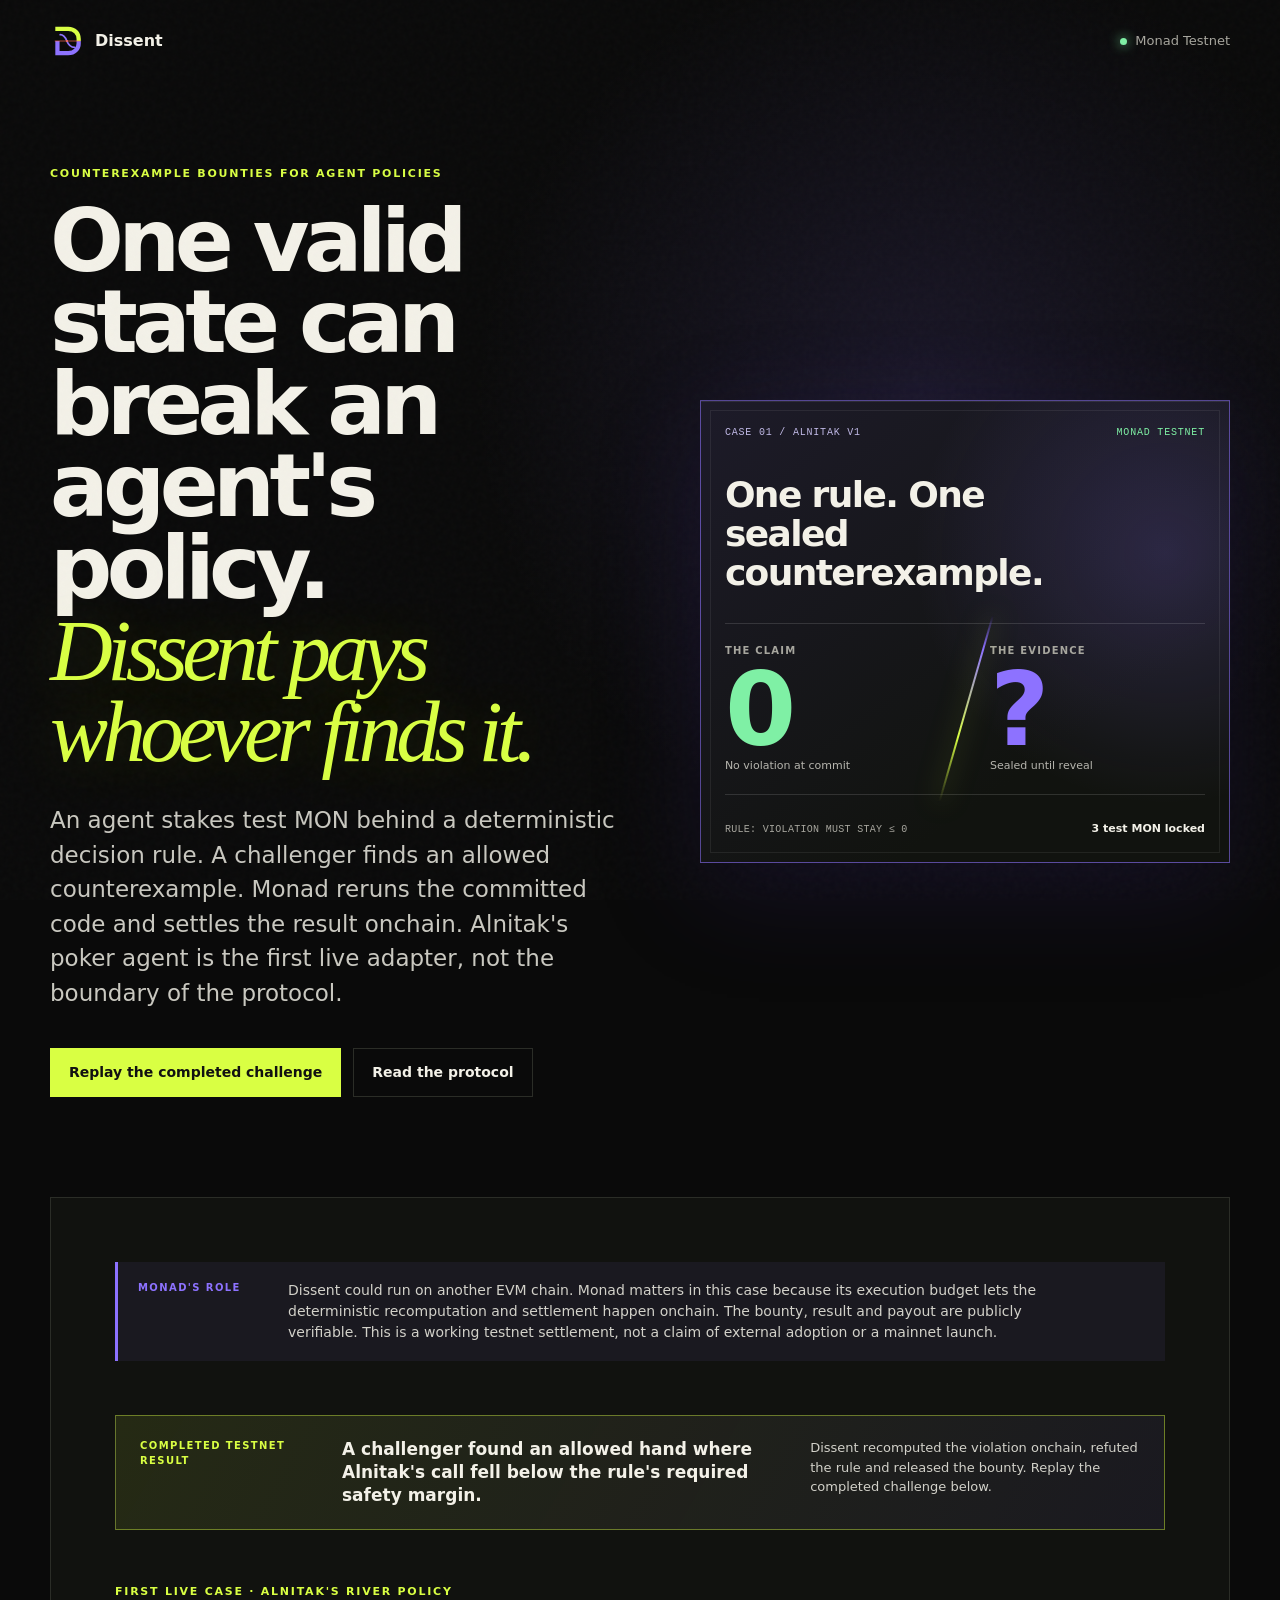
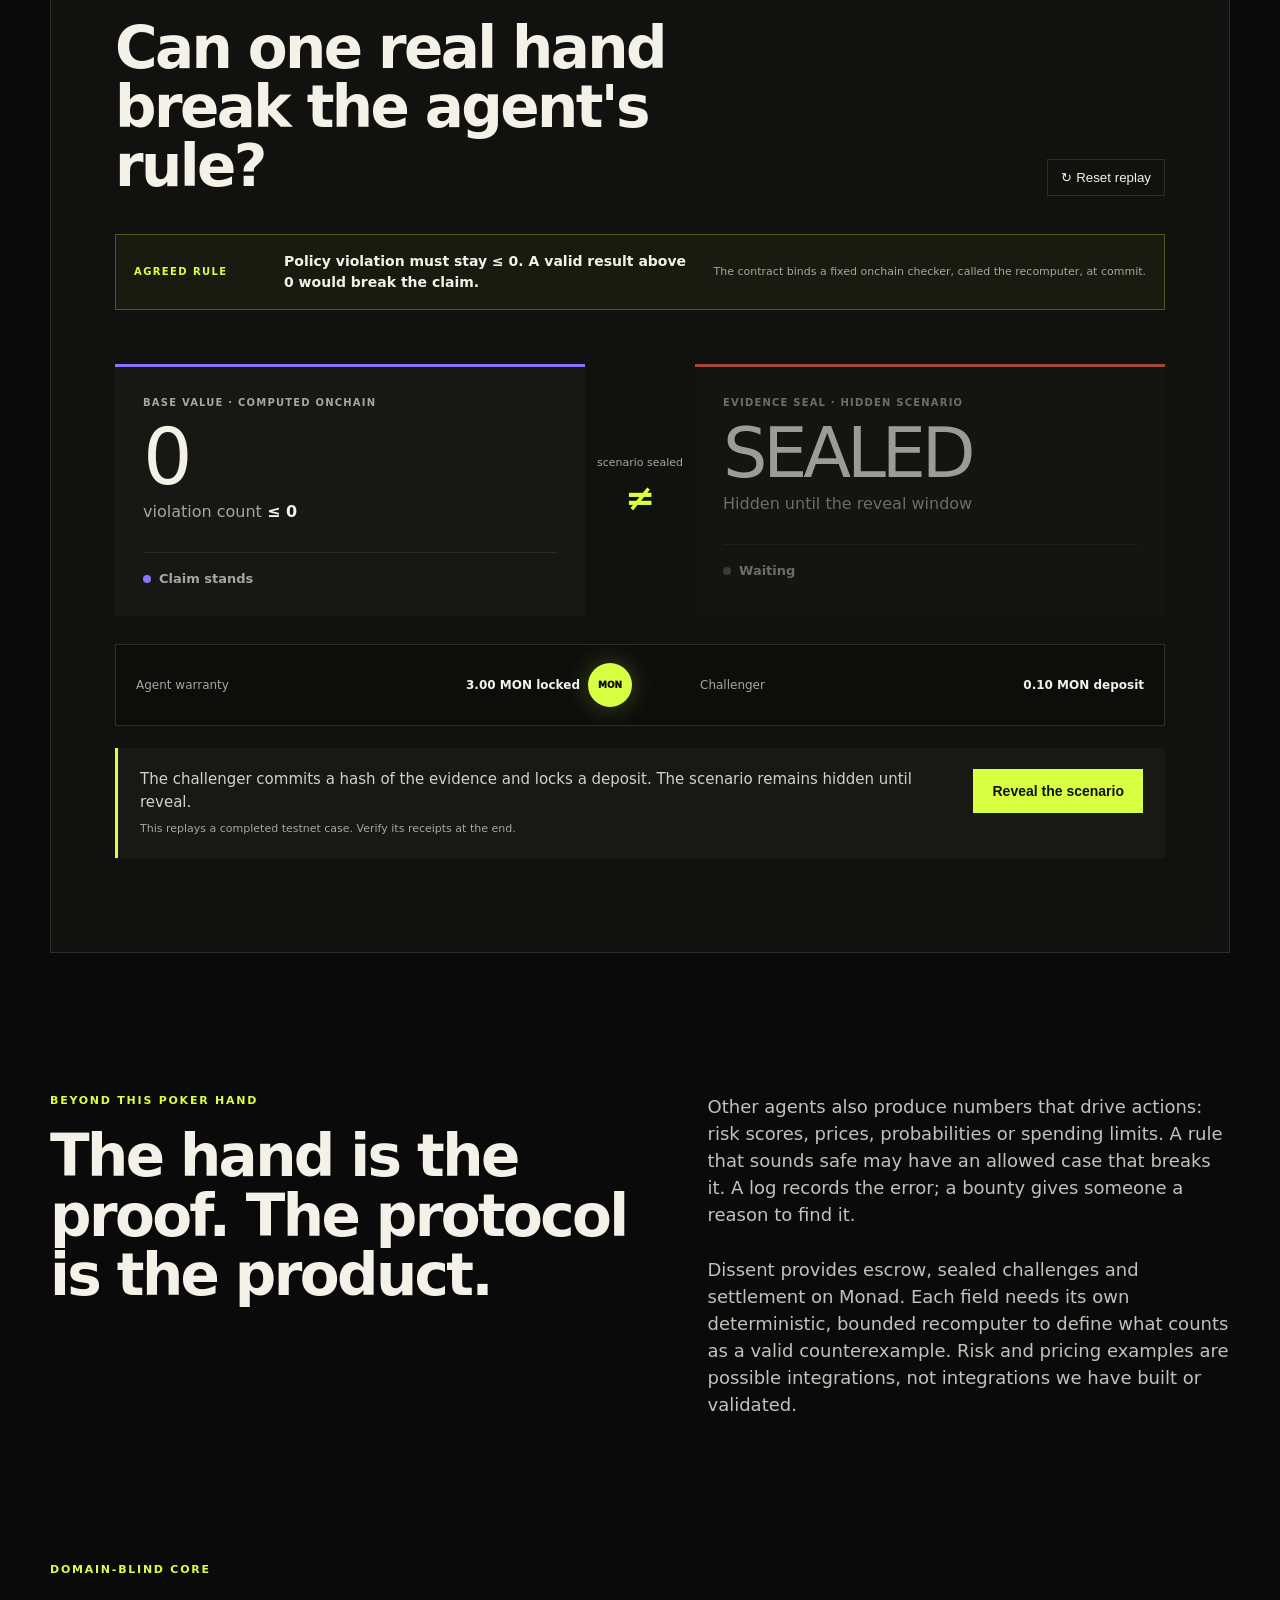
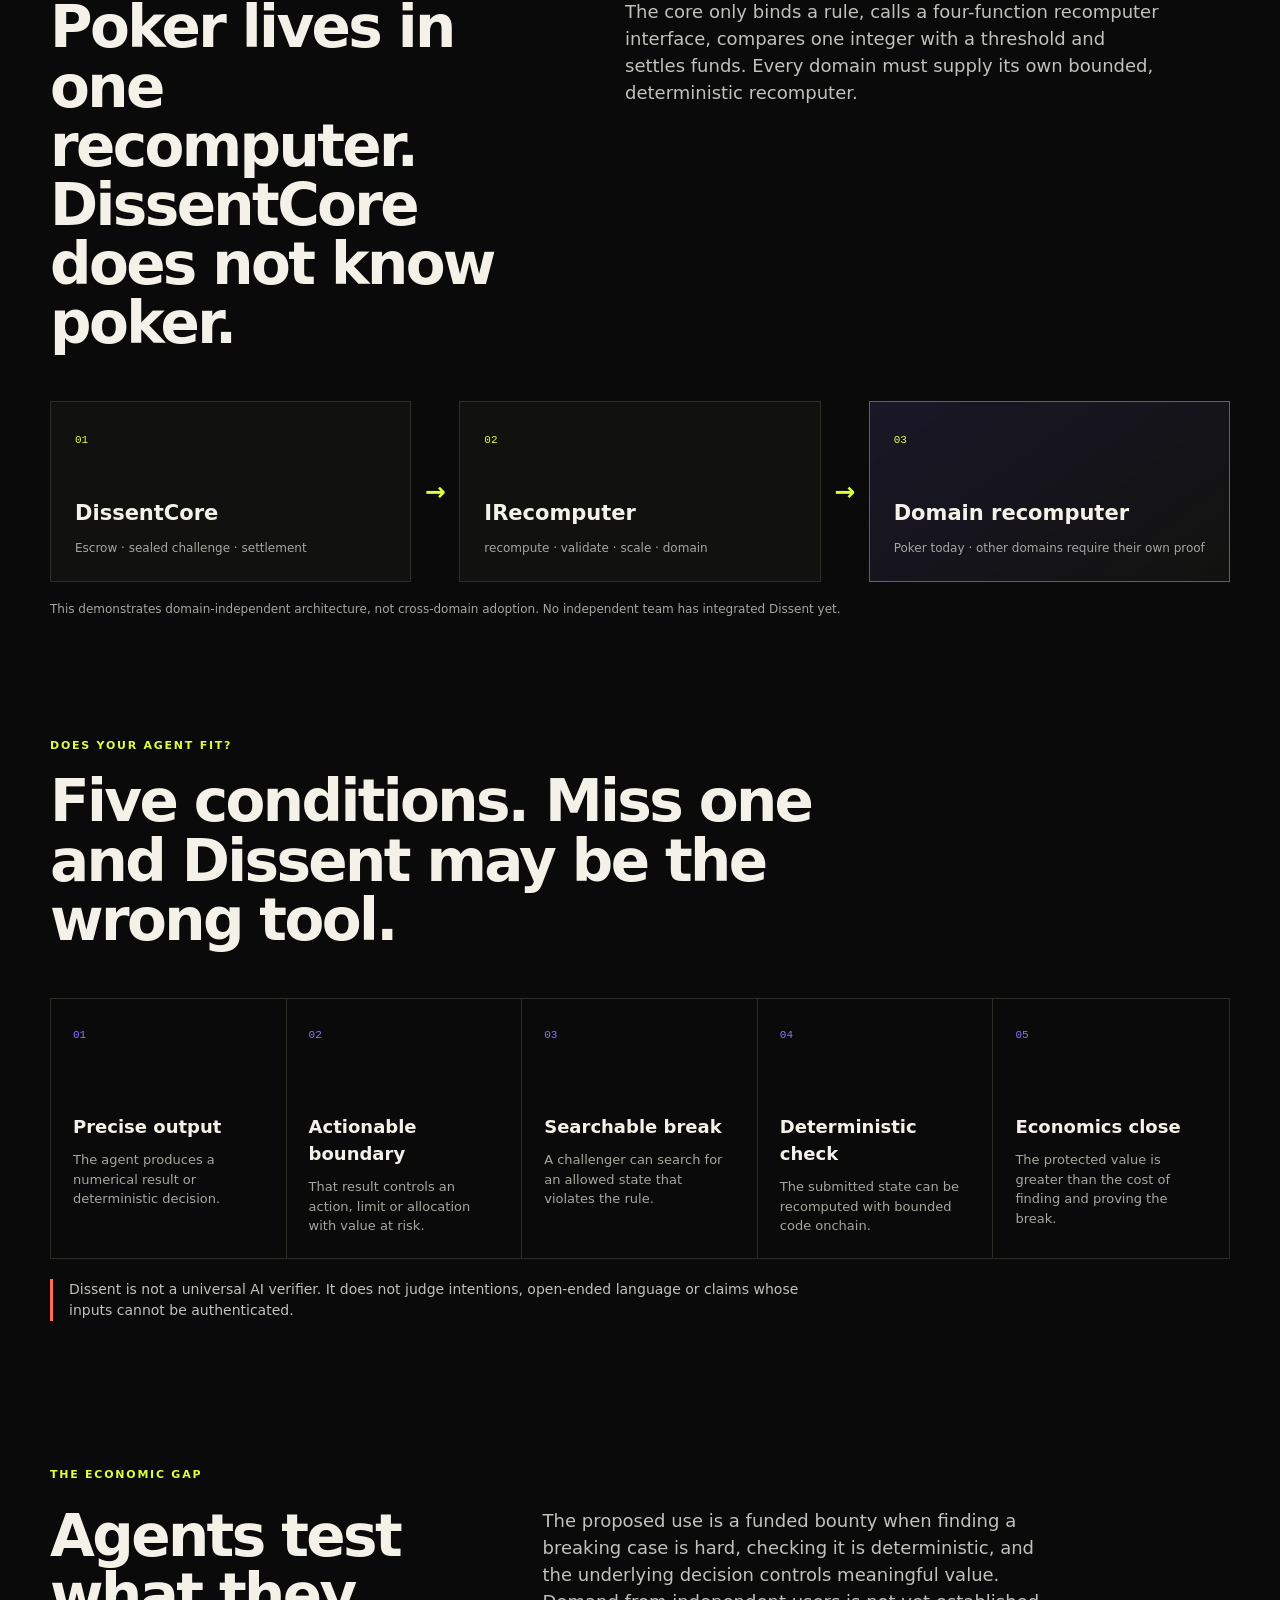
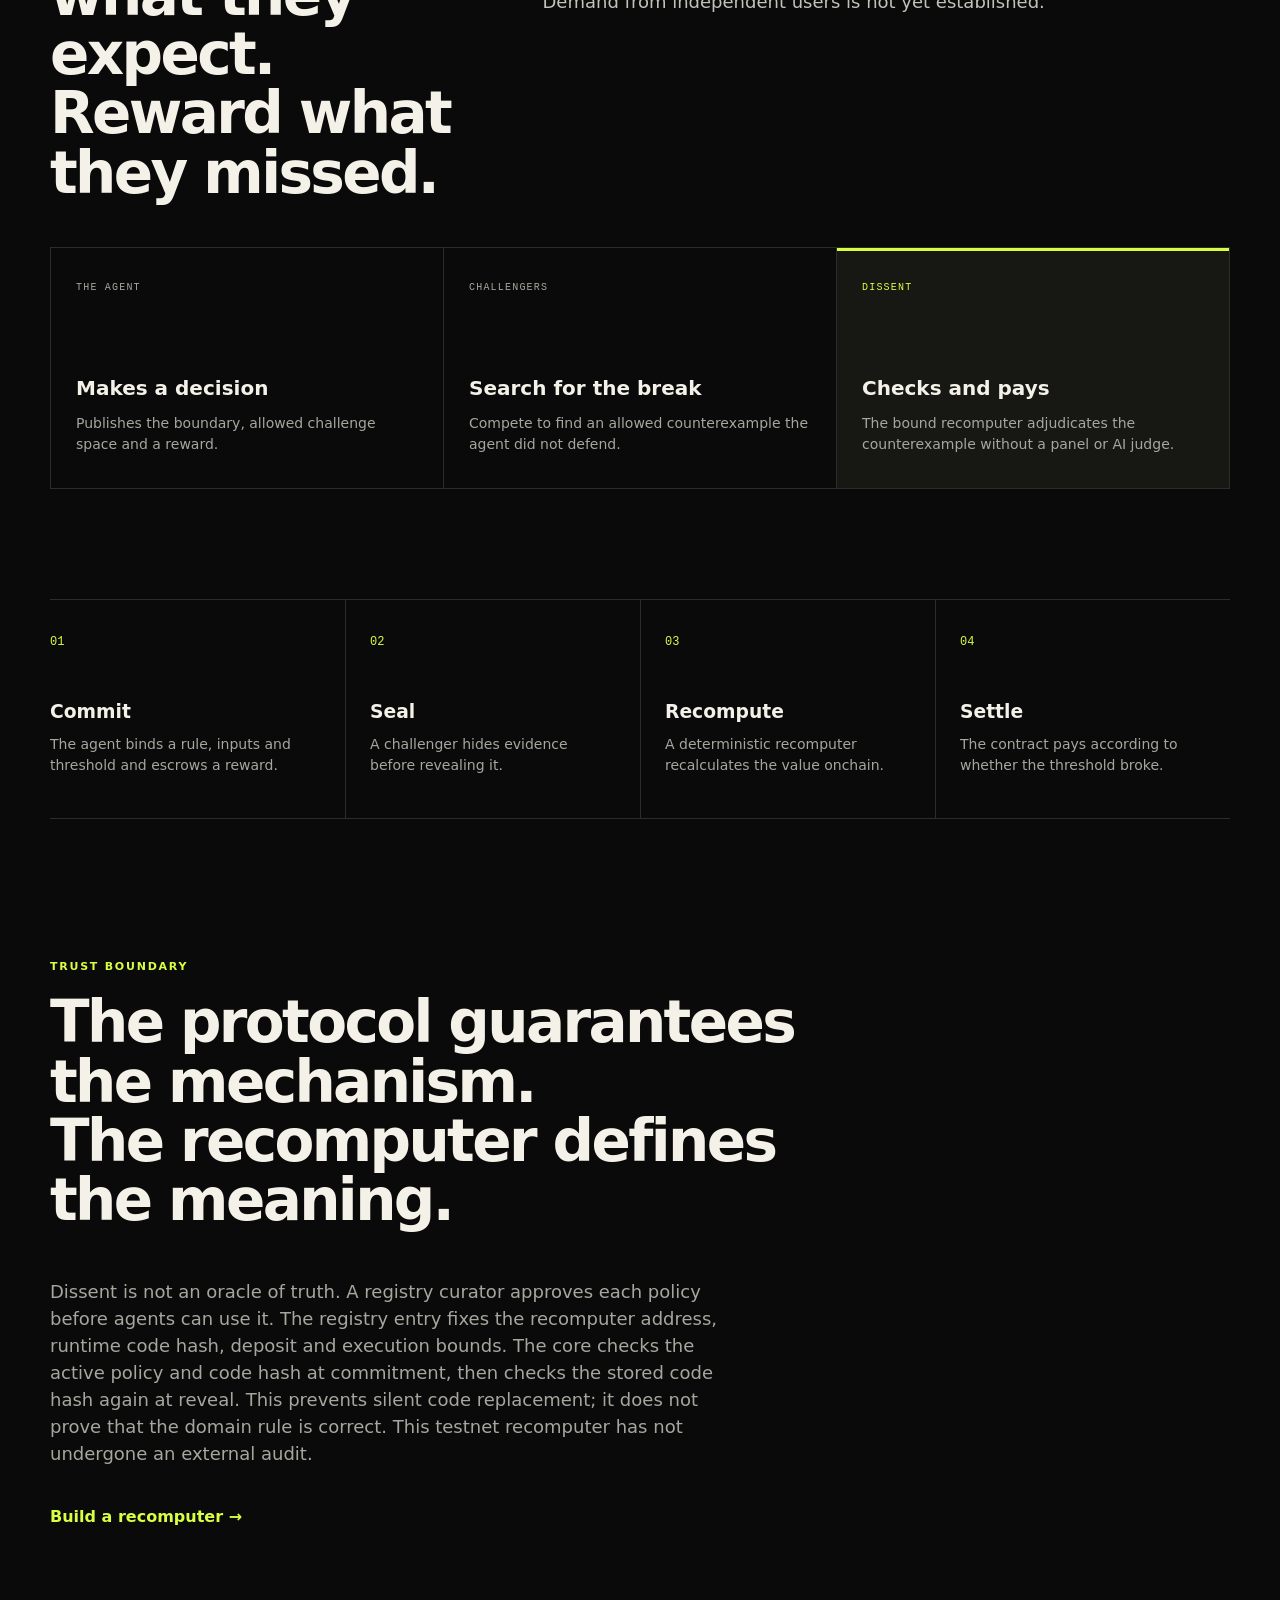
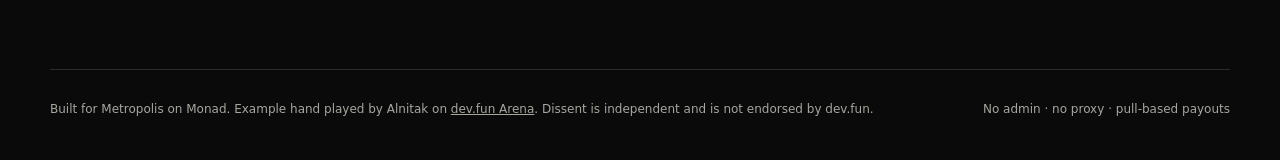
==== web/index.html @ b106ca2e "Actualizar replay al flujo registrado de Policy Bounty" ====
<!doctype html>
<html lang="en">
  <head>
    <meta charset="UTF-8" />
    <meta name="viewport" content="width=device-width, initial-scale=1.0" />
    <meta
      name="description"
      content="Dissent funds counterexample bounties for deterministic agent policies and settles valid breaks on Monad."
    />
    <title>Dissent — Counterexample bounties for agent policies</title>
    <link rel="icon" href="./assets/dissent-mark.svg" type="image/svg+xml" />
    <link rel="stylesheet" href="./styles.css" />
  </head>
  <body>
    <div class="noise" aria-hidden="true"></div>
    <header class="topbar">
      <a class="wordmark" href="#top" aria-label="Dissent home">
        <img class="mark" src="./assets/dissent-mark.svg" alt="" />
        <span>Dissent</span>
      </a>
      <div class="network"><span></span> Monad Testnet</div>
    </header>

    <main id="top">
      <section class="hero">
        <div class="hero-copy">
          <p class="eyebrow">Counterexample bounties for agent policies</p>
          <h1>One valid state can break an agent's policy.<br /><em>Dissent pays whoever finds it.</em></h1>
          <p class="lede">
            An agent stakes test MON behind a deterministic decision rule.
            A challenger finds an allowed counterexample. Monad reruns the
            committed code and settles the result onchain. Alnitak's poker
            agent is the first live adapter, not the boundary of the protocol.
          </p>
          <div class="hero-actions">
            <a class="button primary" href="#proof" data-start-replay>Replay the completed challenge</a>
            <a class="button secondary" href="./docs.html#protocol">Read the protocol</a>
          </div>
        </div>

        <aside class="hero-claim" aria-label="Preview of the Alnitak policy challenge">
          <div class="claim-window-top">
            <span>CASE 01 / ALNITAK V1</span><span>MONAD TESTNET</span>
          </div>
          <p class="hero-card-title">One rule. One sealed counterexample.</p>
          <div class="hero-test">
            <div class="hero-test-side">
              <span>THE CLAIM</span>
              <strong>0</strong>
              <small>No violation at commit</small>
            </div>
            <div class="hero-test-side hero-test-challenge">
              <span>THE EVIDENCE</span>
              <strong>?</strong>
              <small>Sealed until reveal</small>
            </div>
          </div>
          <div class="hero-claim-footer">
            <span>RULE: VIOLATION MUST STAY ≤ 0</span>
            <strong>3 test MON locked</strong>
          </div>
        </aside>
      </section>

      <section class="proof-shell" id="proof">
        <div class="chain-role">
          <span>MONAD'S ROLE</span>
          <p>
            Dissent could run on another EVM chain. Monad matters in this case
            because its execution budget lets the deterministic recomputation
            and settlement happen onchain. The bounty, result and payout are
            publicly verifiable. This is a working testnet settlement, not a
            claim of external adoption or a mainnet launch.
          </p>
        </div>
        <div class="completed-result" aria-label="Completed testnet result">
          <span>COMPLETED TESTNET RESULT</span>
          <strong>
            A challenger found an allowed hand where Alnitak's call fell below
            the rule's required safety margin.
          </strong>
          <p>
            Dissent recomputed the violation onchain, refuted the rule and
            released the bounty. Replay the completed challenge below.
          </p>
        </div>
        <div class="proof-heading">
          <div>
            <p class="eyebrow">First live case · Alnitak's river policy</p>
            <h2>Can one real hand break the agent's rule?</h2>
          </div>
          <button id="reset-replay" class="refresh" type="button">
            <span aria-hidden="true">↻</span> Reset replay
          </button>
        </div>

        <div class="agreed-rule">
          <span>AGREED RULE</span>
          <strong>Policy violation must stay ≤ 0. A valid result above 0 would break the claim.</strong>
          <small>The contract binds a fixed onchain checker, called the recomputer, at commit.</small>
        </div>

        <div class="claim-grid replay" id="replay" data-stage="claim">
          <article class="claim-card">
            <p class="label">Base value · computed onchain</p>
            <p class="metric">0</p>
            <p class="comparison">violation count <strong>≤ 0</strong></p>
            <div class="claim-result agent-result"><span></span><b id="agent-result">Claim stands</b></div>
          </article>

          <div class="versus" aria-hidden="true"><span id="versus-copy">scenario sealed</span><b>≠</b></div>

          <article class="claim-card challenged">
            <p class="label" id="challenger-label">Evidence seal · hidden scenario</p>
            <p class="metric stage-value" id="stage-value">SEALED</p>
            <p class="comparison" id="stage-comparison">Hidden until the reveal window</p>
            <div class="claim-result challenger-result"><span></span><b id="challenge-result">Waiting</b></div>
          </article>
        </div>

        <div class="payout-rail" id="payout-rail" data-stage="claim" aria-label="Economic settlement">
          <div><span>Agent warranty</span><strong id="agent-funds">3.00 MON locked</strong></div>
          <span class="payout-token" aria-hidden="true">MON</span>
          <div><span>Challenger</span><strong id="challenger-funds">0.10 MON deposit</strong></div>
        </div>

        <div class="replay-control">
          <p id="replay-copy">The challenger commits a hash of the evidence and locks a deposit. The scenario remains hidden until reveal.</p>
          <button id="replay-action" class="button primary" type="button">Reveal the scenario</button>
          <small>This replays a completed testnet case. Verify its receipts at the end.</small>
        </div>

        <div class="case-summary replay-summary" hidden>
          <p class="label">What just happened</p>
          <p>
            <strong>Alnitak's old rule said call. Under the stronger opponent model
            already specified by the recomputer, that call fell below the promised
            safety margin.</strong>
            The recomputer returned violation <code>1</code> against the allowed maximum
            <code>0</code>. Dissent credited the 3.00 test MON bounty plus the returned
            0.10 test MON deposit. The challenger then withdrew the full 3.10 test MON credit.
          </p>
          <p class="case-limit">
            This tests a specific historical v1 rule, not all of Alnitak. The policy
            was developed after observing part of the history; prospective validation
            and external audit remain pending. The four transactions cost
            2.948191977000170577 test MON in gas; a 3.1 MON credit is not a
            3.1 MON net profit.
          </p>
        </div>

        <div class="proof-result" id="proof-result" hidden>
          <div class="verdict" id="verdict" data-state="loading" aria-live="polite">
            <span class="verdict-icon" aria-hidden="true">···</span>
            <div>
              <p class="label">Reading Monad Testnet</p>
              <h3>Checking the proof directly from the chain</h3>
              <p id="verdict-detail">Four receipts, the success event, the withdrawal and the final contract state are being checked.</p>
            </div>
          </div>

          <div class="proof-actions">
            <a id="decisive-receipt" class="receipt-link" target="_blank" rel="noreferrer">View decisive reveal on MonadVision ↗</a>
            <button id="refresh" class="refresh refresh-proof" type="button">
              <span aria-hidden="true">↻</span> Refresh chain state
            </button>
          </div>

          <details class="receipt-details">
            <summary>Inspect all four testnet transactions</summary>
            <p>The full sequence includes the commitment, evidence seal, successful reveal and challenger withdrawal.</p>
            <div class="timeline" id="timeline" aria-label="Challenge transaction timeline"></div>
          </details>

          <details class="technical">
            <summary>Show commitment and contract details</summary>
            <dl>
              <div><dt>Commitment</dt><dd id="commitment-id"></dd></div>
              <div><dt>DissentCore</dt><dd id="core-address"></dd></div>
              <div><dt>RecomputerRegistry</dt><dd id="registry-address"></dd></div>
              <div><dt>Recomputer</dt><dd id="recomputer-address"></dd></div>
              <div><dt>RPC</dt><dd>testnet-rpc.monad.xyz</dd></div>
            </dl>
          </details>

          <details class="technical explainer">
            <summary>Why did the rule go from 0 to 1?</summary>
            <p>
              Zero means the initial policy input contains no counterexample; it is
              not a probability or a claim that the agent is universally safe. For
              this historical hand, the exact old-model equity was 56.8942%, above
              the required 42.4170%, so the old gate would allow the call. Under the
              pressure model specified by this adapter, exact equity was 32.0046%:
              below that same required margin. The adapter therefore returns 1.
              These are model-based numbers, not proof of the opponent's actual cards.
              No LLM judges the submitted evidence.
            </p>
          </details>
        </div>
      </section>

      <section class="why">
        <div>
          <p class="eyebrow">Beyond this poker hand</p>
          <h2>The hand is the proof. The protocol is the product.</h2>
        </div>
        <div class="why-copy">
          <p>
            Other agents also produce numbers that drive actions: risk scores,
            prices, probabilities or spending limits. A rule that sounds safe
            may have an allowed case that breaks it. A log records the error;
            a bounty gives someone a reason to find it.
          </p>
          <p>
            Dissent provides escrow, sealed challenges and settlement on Monad.
            Each field needs its own deterministic, bounded recomputer to define
            what counts as a valid counterexample. Risk and pricing examples are
            possible integrations, not integrations we have built or validated.
          </p>
        </div>
      </section>

      <section class="portability" aria-labelledby="portability-title">
        <div class="portability-intro">
          <p class="eyebrow">Domain-blind core</p>
          <h2 id="portability-title">Poker lives in one recomputer.<br />DissentCore does not know poker.</h2>
          <p>
            The core only binds a rule, calls a four-function recomputer interface,
            compares one integer with a threshold and settles funds. Every domain
            must supply its own bounded, deterministic recomputer.
          </p>
        </div>
        <div class="architecture" aria-label="Dissent protocol architecture">
          <article>
            <span>01</span>
            <strong>DissentCore</strong>
            <small>Escrow · sealed challenge · settlement</small>
          </article>
          <b aria-hidden="true">→</b>
          <article>
            <span>02</span>
            <strong>IRecomputer</strong>
            <small>recompute · validate · scale · domain</small>
          </article>
          <b aria-hidden="true">→</b>
          <article class="adapter-node">
            <span>03</span>
            <strong>Domain recomputer</strong>
            <small>Poker today · other domains require their own proof</small>
          </article>
        </div>
        <p class="portability-limit">
          This demonstrates domain-independent architecture, not cross-domain
          adoption. No independent team has integrated Dissent yet.
        </p>
      </section>

      <section class="fit" aria-labelledby="fit-title">
        <div class="fit-heading">
          <p class="eyebrow">Does your agent fit?</p>
          <h2 id="fit-title">Five conditions. Miss one and Dissent may be the wrong tool.</h2>
        </div>
        <div class="fit-grid">
          <article><span>01</span><h3>Precise output</h3><p>The agent produces a numerical result or deterministic decision.</p></article>
          <article><span>02</span><h3>Actionable boundary</h3><p>That result controls an action, limit or allocation with value at risk.</p></article>
          <article><span>03</span><h3>Searchable break</h3><p>A challenger can search for an allowed state that violates the rule.</p></article>
          <article><span>04</span><h3>Deterministic check</h3><p>The submitted state can be recomputed with bounded code onchain.</p></article>
          <article><span>05</span><h3>Economics close</h3><p>The protected value is greater than the cost of finding and proving the break.</p></article>
        </div>
        <p class="fit-note">
          Dissent is not a universal AI verifier. It does not judge intentions,
          open-ended language or claims whose inputs cannot be authenticated.
        </p>
      </section>

      <section class="economic-gap" aria-labelledby="economic-gap-title">
        <div class="gap-intro">
          <p class="eyebrow">The economic gap</p>
          <h2 id="economic-gap-title">Agents test what they expect.<br />Reward what they missed.</h2>
          <p>
            The proposed use is a funded bounty when finding a breaking case is hard,
            checking it is deterministic, and the underlying decision controls meaningful
            value. Demand from independent users is not yet established.
          </p>
        </div>
        <div class="gap-options">
          <article>
            <span>THE AGENT</span>
            <h3>Makes a decision</h3>
            <p>Publishes the boundary, allowed challenge space and a reward.</p>
          </article>
          <article>
            <span>CHALLENGERS</span>
            <h3>Search for the break</h3>
            <p>Compete to find an allowed counterexample the agent did not defend.</p>
          </article>
          <article class="selected">
            <span>DISSENT</span>
            <h3>Checks and pays</h3>
            <p>The bound recomputer adjudicates the counterexample without a panel or AI judge.</p>
          </article>
        </div>
      </section>

      <section class="steps">
        <article><span>01</span><h3>Commit</h3><p>The agent binds a rule, inputs and threshold and escrows a reward.</p></article>
        <article><span>02</span><h3>Seal</h3><p>A challenger hides evidence before revealing it.</p></article>
        <article><span>03</span><h3>Recompute</h3><p>A deterministic recomputer recalculates the value onchain.</p></article>
        <article><span>04</span><h3>Settle</h3><p>The contract pays according to whether the threshold broke.</p></article>
      </section>

      <section class="boundary">
        <p class="eyebrow">Trust boundary</p>
        <h2>The protocol guarantees the mechanism.<br />The recomputer defines the meaning.</h2>
        <p>
          Dissent is not an oracle of truth. A registry curator approves each
          policy before agents can use it. The registry entry fixes the
          recomputer address, runtime code hash, deposit and execution bounds.
          The core checks the active policy and code hash at commitment, then
          checks the stored code hash again at reveal. This prevents silent code
          replacement; it does not prove that the domain rule is correct. This
          testnet recomputer has not undergone an external audit.
        </p>
        <a href="./docs.html#integration">
          Build a recomputer →
        </a>
      </section>
    </main>

    <footer>
      <p>
        Built for Metropolis on Monad. Example hand played by Alnitak on
        <a href="https://arena.dev.fun" target="_blank" rel="noreferrer">dev.fun Arena</a>.
        Dissent is independent and is not endorsed by dev.fun.
      </p>
      <p>No admin · no proxy · pull-based payouts</p>
    </footer>

    <script src="./app.js" type="module"></script>
  </body>
</html>
---- web/styles.css ----
:root {
  color-scheme: dark;
  --ink: #f3f1e8;
  --muted: #a7a69e;
  --bg: #0a0a0a;
  --panel: #11120f;
  --line: #2b2d27;
  --acid: #d9ff43;
  --violet: #8d72ff;
  --red: #ff6b56;
  --green: #7ff0a5;
  --max: 1180px;
}

* { box-sizing: border-box; }
html { scroll-behavior: smooth; }
body {
  margin: 0;
  background:
    radial-gradient(circle at 72% 6%, rgba(141, 114, 255, .12), transparent 28rem),
    var(--bg);
  color: var(--ink);
  font-family: Inter, ui-sans-serif, system-ui, -apple-system, BlinkMacSystemFont, "Segoe UI", sans-serif;
  line-height: 1.5;
}

.noise {
  position: fixed;
  inset: 0;
  pointer-events: none;
  opacity: .035;
  background-image: url("data:image/svg+xml,%3Csvg viewBox='0 0 180 180' xmlns='http://www.w3.org/2000/svg'%3E%3Cfilter id='n'%3E%3CfeTurbulence type='fractalNoise' baseFrequency='.95' numOctaves='3' stitchTiles='stitch'/%3E%3C/filter%3E%3Crect width='100%25' height='100%25' filter='url(%23n)' opacity='.7'/%3E%3C/svg%3E");
}

a { color: inherit; }
.topbar, main, footer { width: min(calc(100% - 40px), var(--max)); margin-inline: auto; }
.topbar {
  height: 82px;
  display: flex;
  align-items: center;
  justify-content: space-between;
}
.wordmark { display: flex; gap: 11px; align-items: center; text-decoration: none; font-weight: 700; }
.mark {
  width: 34px;
  height: 34px;
  display: block;
}
.network { color: var(--muted); font-size: 13px; display: flex; align-items: center; gap: 8px; }
.network span { width: 7px; height: 7px; background: var(--green); border-radius: 50%; box-shadow: 0 0 12px var(--green); }

.hero { padding: 84px 0 100px; display: grid; grid-template-columns: minmax(0, 1.05fr) minmax(340px, .95fr); gap: clamp(34px, 5vw, 80px); align-items: center; }
.hero-copy { min-width: 0; }
.eyebrow { margin: 0 0 18px; color: var(--acid); text-transform: uppercase; letter-spacing: .16em; font-size: 11px; font-weight: 800; }
h1, h2, h3, p { margin-top: 0; }
h1 { margin-bottom: 30px; font-size: clamp(52px, 6.8vw, 88px); line-height: .94; letter-spacing: -.065em; font-weight: 650; }
h1 span { color: var(--acid); }
h1 em { color: var(--acid); font-family: Georgia, serif; font-weight: 400; text-shadow: 0 0 64px rgba(217, 255, 67, .2); }
.lede { max-width: 720px; color: #c9c8c0; font-size: clamp(18px, 2vw, 23px); }
.hero-actions { display: flex; flex-wrap: wrap; gap: 12px; margin-top: 38px; }
.button { padding: 13px 18px; border: 1px solid var(--line); text-decoration: none; font-size: 14px; font-weight: 700; }
.button.primary { background: var(--acid); border-color: var(--acid); color: #111; }
.button.secondary:hover { border-color: var(--muted); }
.hero-claim { position: relative; min-width: 0; overflow: hidden; padding: 24px; border: 1px solid rgba(141, 114, 255, .55); background: radial-gradient(circle at 88% 33%, rgba(141, 114, 255, .2), transparent 45%), linear-gradient(145deg, #1d1b29, #11130f 72%); box-shadow: 0 30px 100px rgba(56, 38, 125, .22), inset 0 1px 0 rgba(255, 255, 255, .08); }
.hero-claim::before { content: ""; position: absolute; inset: 9px; border: 1px solid rgba(255, 255, 255, .07); pointer-events: none; }
.claim-window-top { display: flex; justify-content: space-between; gap: 12px; color: #c0b9e6; font-family: ui-monospace, monospace; font-size: 10px; letter-spacing: .08em; }
.claim-window-top span:last-child { color: var(--green); text-align: right; }
.hero-card-title { max-width: 340px; margin: 36px 0 30px; font-size: clamp(25px, 3vw, 36px); line-height: 1.08; letter-spacing: -.045em; font-weight: 650; }
.hero-test { position: relative; display: grid; grid-template-columns: 1fr 1fr; border-top: 1px solid rgba(255, 255, 255, .13); border-bottom: 1px solid rgba(255, 255, 255, .13); }
.hero-test::after { content: ""; position: absolute; top: -12px; bottom: -12px; left: 50%; width: 2px; transform: rotate(16deg); background: linear-gradient(transparent, var(--violet) 18%, var(--acid) 65%, transparent); box-shadow: 0 0 24px rgba(217, 255, 67, .5); pointer-events: none; }
.hero-test-side { display: flex; flex-direction: column; align-items: flex-start; min-width: 0; padding: 19px 16px 20px 0; }
.hero-test-challenge { padding-left: 25px; padding-right: 0; }
.hero-test-side span { color: var(--muted); font-size: 10px; font-weight: 900; letter-spacing: .12em; }
.hero-test-side strong { margin: 11px 0 7px; color: var(--green); font-size: clamp(76px, 8vw, 112px); line-height: .8; font-weight: 600; letter-spacing: -.08em; }
.hero-test-challenge strong { color: var(--violet); }
.hero-test-side small { color: #b6b5ae; font-size: 11px; }
.hero-claim-footer { display: flex; align-items: center; justify-content: space-between; gap: 14px; margin-top: 26px; font-size: 10px; }
.hero-claim-footer span { color: var(--muted); font-family: ui-monospace, monospace; letter-spacing: .03em; }
.hero-claim-footer strong { color: var(--ink); white-space: nowrap; font-size: 11px; }

.proof-shell { padding: clamp(28px, 5vw, 64px); background: var(--panel); border: 1px solid var(--line); }
.chain-role { display: grid; grid-template-columns: 130px 1fr; gap: 20px; align-items: start; margin-bottom: 54px; padding: 18px 20px; border-left: 3px solid var(--violet); background: rgba(141, 114, 255, .07); }
.chain-role span { color: var(--violet); font-size: 10px; font-weight: 900; letter-spacing: .14em; }
.chain-role p { max-width: 800px; margin: 0; color: #d2d1c9; font-size: 14px; }
.completed-result { display: grid; grid-template-columns: 180px minmax(0, 1.15fr) minmax(0, .85fr); gap: 22px; align-items: start; margin-bottom: 54px; padding: 22px 24px; border: 1px solid rgba(217, 255, 67, .4); background: linear-gradient(120deg, rgba(217, 255, 67, .1), rgba(141, 114, 255, .07)); }
.completed-result span { color: var(--acid); font-size: 10px; font-weight: 900; letter-spacing: .14em; }
.completed-result strong { color: var(--ink); font-size: 17px; line-height: 1.35; }
.completed-result p { margin: 0; color: #d2d1c9; font-size: 13px; }
.proof-heading { display: flex; justify-content: space-between; align-items: end; gap: 20px; }
h2 { font-size: clamp(34px, 5vw, 58px); letter-spacing: -.045em; line-height: 1.02; }
.proof-heading h2 { max-width: 650px; margin-bottom: 0; }
.refresh { background: transparent; color: var(--ink); border: 1px solid var(--line); padding: 10px 13px; cursor: pointer; white-space: nowrap; }
.refresh:hover { border-color: var(--acid); }
.refresh[disabled] { opacity: .55; cursor: wait; }
.proof-actions { display: flex; align-items: center; justify-content: space-between; flex-wrap: wrap; gap: 12px; margin: 16px 0 26px; }
.receipt-link { color: var(--acid); font-size: 13px; font-weight: 700; text-decoration: none; }
.receipt-link:hover { text-decoration: underline; }
.refresh-proof { margin: 0; }

.agreed-rule { display: grid; grid-template-columns: 130px 1fr auto; align-items: center; gap: 20px; margin-top: 38px; padding: 16px 18px; border: 1px solid rgba(217, 255, 67, .28); background: rgba(217, 255, 67, .04); }
.agreed-rule > span { color: var(--acid); font-size: 10px; font-weight: 900; letter-spacing: .14em; }
.agreed-rule strong { font-size: 14px; }
.agreed-rule small { color: var(--muted); font-size: 11px; }

.case-summary {
  margin-top: 38px;
  padding: 22px 24px;
  border-left: 3px solid var(--acid);
  background: #171813;
}
.case-summary > p { max-width: 920px; margin-bottom: 0; color: #d2d1c9; font-size: 16px; }
.case-summary > .label { margin-bottom: 9px; color: var(--acid); font-size: 10px; }
.case-summary strong { color: var(--ink); }
.case-summary code { color: var(--acid); font-size: .9em; }
.case-summary .case-limit { margin-top: 12px; color: var(--muted); font-size: 12px; }

.claim-grid { display: grid; grid-template-columns: 1fr 110px 1fr; align-items: stretch; margin: 54px 0 28px; }
.claim-card { padding: 28px; background: #171813; border-top: 3px solid var(--violet); }
.claim-card.challenged { border-color: var(--red); }
.label { margin-bottom: 8px; color: var(--muted); text-transform: uppercase; letter-spacing: .12em; font-size: 10px; font-weight: 800; }
.metric { margin-bottom: 4px; font-size: clamp(48px, 7vw, 78px); line-height: 1; letter-spacing: -.06em; }
.comparison { color: var(--muted); }
.comparison strong { color: var(--ink); }
.stake { display: flex; justify-content: space-between; border-top: 1px solid var(--line); padding-top: 16px; margin-top: 28px; font-size: 13px; }
.stake span { color: var(--muted); }
.claim-result { display: flex; align-items: center; gap: 8px; border-top: 1px solid var(--line); padding-top: 16px; margin-top: 28px; color: var(--muted); font-size: 13px; }
.claim-result span { width: 8px; height: 8px; border-radius: 50%; background: var(--violet); }
.challenger-result span { background: #555; }
.versus { display: flex; flex-direction: column; align-items: center; justify-content: center; color: var(--muted); font-size: 11px; }
.versus b { color: var(--acid); font-size: 36px; }
.stage-value { font-size: clamp(34px, 6vw, 70px); transition: color .3s ease, transform .3s ease; }
.replay[data-stage="claim"] .challenged { opacity: .62; }
.replay[data-stage="evidence"] .stage-value { color: var(--red); font-family: ui-monospace, monospace; font-size: clamp(30px, 4.5vw, 56px); letter-spacing: -.04em; }
.replay[data-stage="evidence"] .challenger-result span { background: var(--acid); box-shadow: 0 0 12px rgba(217, 255, 67, .4); }
.replay[data-stage="resolved"] .agent-result { color: var(--red); }
.replay[data-stage="resolved"] .agent-result span { background: var(--red); }
.replay[data-stage="resolved"] .stage-value { color: var(--red); transform: scale(1.04); transform-origin: left; }
.replay[data-stage="resolved"] .challenger-result { color: var(--ink); font-weight: 800; }
.replay[data-stage="resolved"] .challenger-result span { background: var(--red); box-shadow: 0 0 12px rgba(255, 107, 86, .45); }

.payout-rail { position: relative; display: grid; grid-template-columns: 1fr 120px 1fr; align-items: center; margin: 0 0 22px; padding: 18px 20px; overflow: hidden; border: 1px solid var(--line); background: #0d0e0c; }
.payout-rail > div { display: flex; justify-content: space-between; gap: 12px; font-size: 12px; }
.payout-rail > div:last-child { text-align: right; }
.payout-rail span { color: var(--muted); }
.payout-token { position: relative; z-index: 1; justify-self: center; display: grid; place-items: center; width: 44px; height: 44px; border-radius: 50%; background: var(--acid); color: #111 !important; font-size: 9px; font-weight: 950; box-shadow: 0 0 24px rgba(217, 255, 67, .25); transform: translateX(-30px); transition: transform .7s cubic-bezier(.2,.8,.2,1); }
.payout-rail[data-stage="resolved"] .payout-token { transform: translateX(30px); }
.payout-rail[data-stage="resolved"] > div:first-child strong { color: var(--red); }
.payout-rail[data-stage="resolved"] > div:last-child strong { color: var(--green); }
.replay-control { display: grid; grid-template-columns: 1fr auto; align-items: center; gap: 8px 24px; padding: 20px 22px; margin-bottom: 30px; background: #181914; border-left: 3px solid var(--acid); }
.replay-control p { margin: 0; color: #d2d1c9; font-size: 15px; }
.replay-control small { grid-column: 1 / -1; color: var(--muted); font-size: 11px; }
.replay-control button { cursor: pointer; }
.replay-summary { margin: 0 0 30px; }
.proof-result[hidden] { display: none; }

.verdict { display: flex; gap: 18px; align-items: center; padding: 20px; border: 1px solid var(--line); }
.verdict-icon { flex: 0 0 auto; display: grid; place-items: center; width: 48px; height: 48px; border-radius: 50%; background: #24251f; color: var(--acid); font-weight: 900; }
.verdict p, .verdict h3 { margin-bottom: 2px; }
.verdict h3 { font-size: 19px; }
.verdict #verdict-detail { color: var(--muted); font-size: 13px; }
.verdict[data-state="success"] { border-color: rgba(127, 240, 165, .55); }
.verdict[data-state="success"] .verdict-icon { color: #092811; background: var(--green); }
.verdict[data-state="error"] { border-color: rgba(255, 107, 86, .55); }
.verdict[data-state="error"] .verdict-icon { color: #2b0a06; background: var(--red); }

.receipt-details { border-top: 1px solid var(--line); padding-top: 18px; }
.receipt-details summary { cursor: pointer; color: var(--ink); font-size: 13px; font-weight: 700; }
.receipt-details > p { margin: 12px 0 0; color: var(--muted); font-size: 12px; }
.timeline { margin: 18px 0 30px; display: grid; grid-template-columns: repeat(4, 1fr); border: 1px solid var(--line); }
.tx-step { min-width: 0; padding: 20px; border-right: 1px solid var(--line); }
.tx-step:last-child { border-right: 0; }
.tx-step:nth-child(4n) { border-right: 0; }
.tx-step:nth-child(n+5) { border-top: 1px solid var(--line); }
.tx-top { display: flex; align-items: center; justify-content: space-between; gap: 8px; }
.tx-step .number { color: var(--muted); font-size: 11px; }
.tx-step .status { width: 8px; height: 8px; border-radius: 50%; background: #555; }
.tx-step.ok .status { background: var(--green); box-shadow: 0 0 10px rgba(127, 240, 165, .45); }
.tx-step h3 { margin: 24px 0 5px; font-size: 17px; }
.tx-step p { color: var(--muted); font-size: 12px; }
.tx-step a { font-family: ui-monospace, SFMono-Regular, Menlo, monospace; color: var(--acid); font-size: 11px; text-decoration: none; }

.technical { border-top: 1px solid var(--line); padding-top: 18px; color: var(--muted); }
.technical summary { cursor: pointer; font-size: 13px; }
.technical dl { display: grid; gap: 10px; margin: 20px 0 0; }
.technical dl div { display: grid; grid-template-columns: 130px 1fr; min-width: 0; }
.technical dt { font-size: 11px; text-transform: uppercase; letter-spacing: .08em; }
.technical dd { margin: 0; overflow-wrap: anywhere; color: var(--ink); font-family: ui-monospace, monospace; font-size: 12px; }
.technical.explainer { margin-top: 18px; }
.technical.explainer p { max-width: 760px; margin: 16px 0 0; color: #c2c1ba; font-size: 14px; }

.why { display: grid; grid-template-columns: 1.05fr .95fr; gap: 80px; padding: 140px 0 100px; }
.why h2 { margin-bottom: 0; }
.why-copy { color: #c2c1ba; font-size: 18px; }
.why-copy p + p { margin-top: 28px; }
.portability { padding: 26px 0 120px; }
.portability-intro { display: grid; grid-template-columns: .9fr 1.1fr; gap: 28px 80px; align-items: start; }
.portability-intro .eyebrow { grid-column: 1 / -1; margin-bottom: -8px; }
.portability-intro h2 { margin-bottom: 0; }
.portability-intro > p:last-child { max-width: 540px; color: #c2c1ba; font-size: 18px; }
.architecture { display: grid; grid-template-columns: 1fr 48px 1fr 48px 1fr; align-items: stretch; margin-top: 48px; }
.architecture article { min-width: 0; min-height: 180px; padding: 24px; border: 1px solid var(--line); background: var(--panel); }
.architecture article.adapter-node { border-color: rgba(141, 114, 255, .65); background: linear-gradient(145deg, rgba(141, 114, 255, .12), var(--panel)); }
.architecture > b { display: grid; place-items: center; color: var(--acid); font-size: 25px; }
.architecture span { color: var(--acid); font-family: ui-monospace, monospace; font-size: 11px; }
.architecture strong { display: block; margin: 48px 0 9px; font-size: 21px; }
.architecture small { display: block; color: var(--muted); font-size: 12px; }
.portability-limit { margin: 18px 0 0; color: var(--muted); font-size: 12px; }
.fit { padding: 0 0 120px; }
.fit-heading { max-width: 850px; }
.fit-grid { display: grid; grid-template-columns: repeat(5, 1fr); margin-top: 44px; border: 1px solid var(--line); }
.fit-grid article { min-width: 0; min-height: 245px; padding: 22px; border-right: 1px solid var(--line); }
.fit-grid article:last-child { border-right: 0; }
.fit-grid span { color: var(--violet); font-family: ui-monospace, monospace; font-size: 11px; }
.fit-grid h3 { margin: 68px 0 10px; font-size: 18px; }
.fit-grid p { margin-bottom: 0; color: var(--muted); font-size: 13px; }
.fit-note { max-width: 760px; margin: 20px 0 0; padding-left: 16px; border-left: 3px solid var(--red); color: #c2c1ba; font-size: 14px; }
.economic-gap { padding: 26px 0 110px; }
.gap-intro { display: grid; grid-template-columns: .75fr 1.25fr; gap: 40px 80px; align-items: start; margin-bottom: 44px; }
.gap-intro .eyebrow { grid-column: 1 / -1; margin-bottom: -16px; }
.gap-intro h2 { margin-bottom: 0; }
.gap-intro > p:last-child { max-width: 520px; color: #c2c1ba; font-size: 18px; }
.gap-options { display: grid; grid-template-columns: repeat(3, 1fr); gap: 1px; background: var(--line); border: 1px solid var(--line); }
.gap-options article { min-height: 240px; padding: 25px; background: var(--bg); }
.gap-options article.selected { position: relative; background: #171813; box-shadow: inset 0 3px 0 var(--acid); }
.gap-options span { color: var(--muted); font-family: ui-monospace, monospace; font-size: 10px; letter-spacing: .12em; }
.gap-options .selected span { color: var(--acid); }
.gap-options h3 { margin: 76px 0 10px; font-size: 20px; }
.gap-options p { margin-bottom: 0; color: var(--muted); font-size: 14px; }
.steps { display: grid; grid-template-columns: repeat(4, 1fr); border-top: 1px solid var(--line); border-bottom: 1px solid var(--line); }
.steps article { padding: 28px 24px 28px 0; }
.steps article + article { padding-left: 24px; border-left: 1px solid var(--line); }
.steps span { color: var(--acid); font-family: ui-monospace, monospace; font-size: 12px; }
.steps h3 { margin: 46px 0 8px; }
.steps p { color: var(--muted); font-size: 14px; }
.boundary { max-width: 820px; padding: 140px 0; }
.boundary p:not(.eyebrow) { max-width: 680px; color: var(--muted); font-size: 18px; }
.boundary a { display: inline-block; margin-top: 20px; color: var(--acid); font-weight: 750; text-decoration: none; }
footer { padding: 30px 0 42px; border-top: 1px solid var(--line); display: flex; justify-content: space-between; color: var(--muted); font-size: 12px; }
footer p { margin: 0; }

.docs-back { color: var(--acid); font-size: 13px; font-weight: 700; text-decoration: none; }
.docs-page { max-width: 980px; }
.docs-hero { padding: 92px 0 78px; }
.docs-hero h1 { max-width: 900px; font-size: clamp(48px, 7vw, 84px); }
.docs-grid { display: grid; grid-template-columns: 1fr 1fr; border: 1px solid var(--line); }
.docs-grid article { min-height: 230px; padding: 30px; }
.docs-grid article:nth-child(odd) { border-right: 1px solid var(--line); }
.docs-grid article:nth-child(-n+2) { border-bottom: 1px solid var(--line); }
.docs-grid span { color: var(--acid); font-family: ui-monospace, monospace; font-size: 12px; }
.docs-grid h2 { margin: 52px 0 10px; font-size: 28px; }
.docs-grid p, .docs-section > p { color: #c2c1ba; }
.docs-section { padding: 110px 0; border-bottom: 1px solid var(--line); }
.docs-section > p { max-width: 760px; font-size: 18px; }
.docs-section pre { margin: 38px 0; padding: 24px; overflow-x: auto; border: 1px solid var(--line); background: var(--panel); color: #d9d8d0; font-size: 13px; line-height: 1.7; }
.docs-callouts { display: grid; grid-template-columns: repeat(3, 1fr); gap: 1px; margin: 38px 0; background: var(--line); border: 1px solid var(--line); }
.docs-callouts article { padding: 24px; background: var(--bg); }
.docs-callouts h3 { font-size: 16px; }
.docs-callouts p { margin-bottom: 0; color: var(--muted); font-size: 13px; }
.docs-callouts code { color: var(--acid); }
.checklist-title { margin-top: 54px; }
.docs-checklist { display: grid; gap: 12px; max-width: 760px; padding-left: 22px; color: #c2c1ba; }
.docs-checklist li::marker { color: var(--acid); }
.docs-note { margin-top: 42px; padding: 20px 22px; border-left: 3px solid var(--violet); background: var(--panel); font-size: 14px !important; }

@media (max-width: 800px) {
  .hero { padding-top: 42px; grid-template-columns: 1fr; gap: 26px; }
  .hero h1 { margin-bottom: 22px; }
  .hero-actions { margin-top: 26px; }
  .hero-claim { max-width: 520px; transform: none; }
  .proof-heading, .why { display: block; }
  .refresh { margin-top: 22px; }
  .claim-grid { grid-template-columns: 1fr; }
  .versus { min-height: 80px; }
  .timeline, .steps { grid-template-columns: 1fr 1fr; }
  .tx-step:nth-child(n) { border-top: 0; border-right: 1px solid var(--line); border-bottom: 1px solid var(--line); }
  .tx-step:nth-child(2n), .tx-step:last-child { border-right: 0; }
  .tx-step:last-child { border-bottom: 0; }
  .why-copy { margin-top: 36px; }
  .portability-intro { grid-template-columns: 1fr; gap: 20px; }
  .architecture { grid-template-columns: 1fr; gap: 0; }
  .architecture > b { min-height: 50px; transform: rotate(90deg); }
  .fit-grid { grid-template-columns: 1fr 1fr; }
  .fit-grid article { min-height: 210px; border-bottom: 1px solid var(--line); }
  .fit-grid article:nth-child(2n) { border-right: 0; }
  .fit-grid article:last-child { border-bottom: 0; }
  .gap-intro { grid-template-columns: 1fr; gap: 20px; }
  .gap-options { grid-template-columns: 1fr; }
  .gap-options article { min-height: 0; }
  .gap-options h3 { margin-top: 38px; }
  .steps article:nth-child(3) { border-left: 0; }
  .steps article { padding-left: 18px; }
  .docs-callouts { grid-template-columns: 1fr; }
  .agreed-rule { grid-template-columns: 1fr; gap: 7px; }
  .chain-role { grid-template-columns: 1fr; gap: 7px; }
  .completed-result { grid-template-columns: 1fr; gap: 10px; }
  .payout-rail { grid-template-columns: 1fr 72px 1fr; }
  .payout-rail > div { display: block; }
  .payout-rail > div strong { display: block; margin-top: 4px; }
  .payout-token { transform: translateX(-18px); }
  .payout-rail[data-stage="resolved"] .payout-token { transform: translateX(18px); }
}

@media (max-width: 520px) {
  .topbar, main, footer { width: min(calc(100% - 24px), var(--max)); }
  .network { font-size: 11px; }
  .proof-shell { padding: 22px 16px; }
  .timeline, .steps { grid-template-columns: 1fr; }
  .tx-step:nth-child(n) { border-right: 0; border-bottom: 1px solid var(--line); }
  .tx-step:last-child { border-bottom: 0; }
  .steps article + article, .steps article:nth-child(3) { border-left: 0; }
  .technical dl div { grid-template-columns: 1fr; gap: 4px; }
  footer { display: block; }
  footer p + p { margin-top: 7px; }
  .docs-hero { padding: 60px 0 50px; }
  .docs-grid { grid-template-columns: 1fr; }
  .docs-grid article { min-height: 0; }
  .docs-grid article:nth-child(odd) { border-right: 0; }
  .docs-grid article { border-bottom: 1px solid var(--line); }
  .docs-grid article:last-child { border-bottom: 0; }
  .docs-grid h2 { margin-top: 28px; }
  .docs-section { padding: 72px 0; }
  .fit-grid { grid-template-columns: 1fr; }
  .fit-grid article:nth-child(n) { min-height: 0; border-right: 0; border-bottom: 1px solid var(--line); }
  .fit-grid article:last-child { border-bottom: 0; }
  .fit-grid h3 { margin-top: 34px; }
  .replay-control { grid-template-columns: 1fr; }
  .replay-control .button { width: 100%; margin-top: 8px; }
  .payout-rail { grid-template-columns: 1fr; gap: 16px; }
  .payout-token { justify-self: center; transform: rotate(90deg) translateX(-8px); }
  .payout-rail[data-stage="resolved"] .payout-token { transform: rotate(90deg) translateX(12px); }
}

@media (prefers-reduced-motion: reduce) {
  html { scroll-behavior: auto; }
  .payout-token, .stage-value { transition: none; }
}
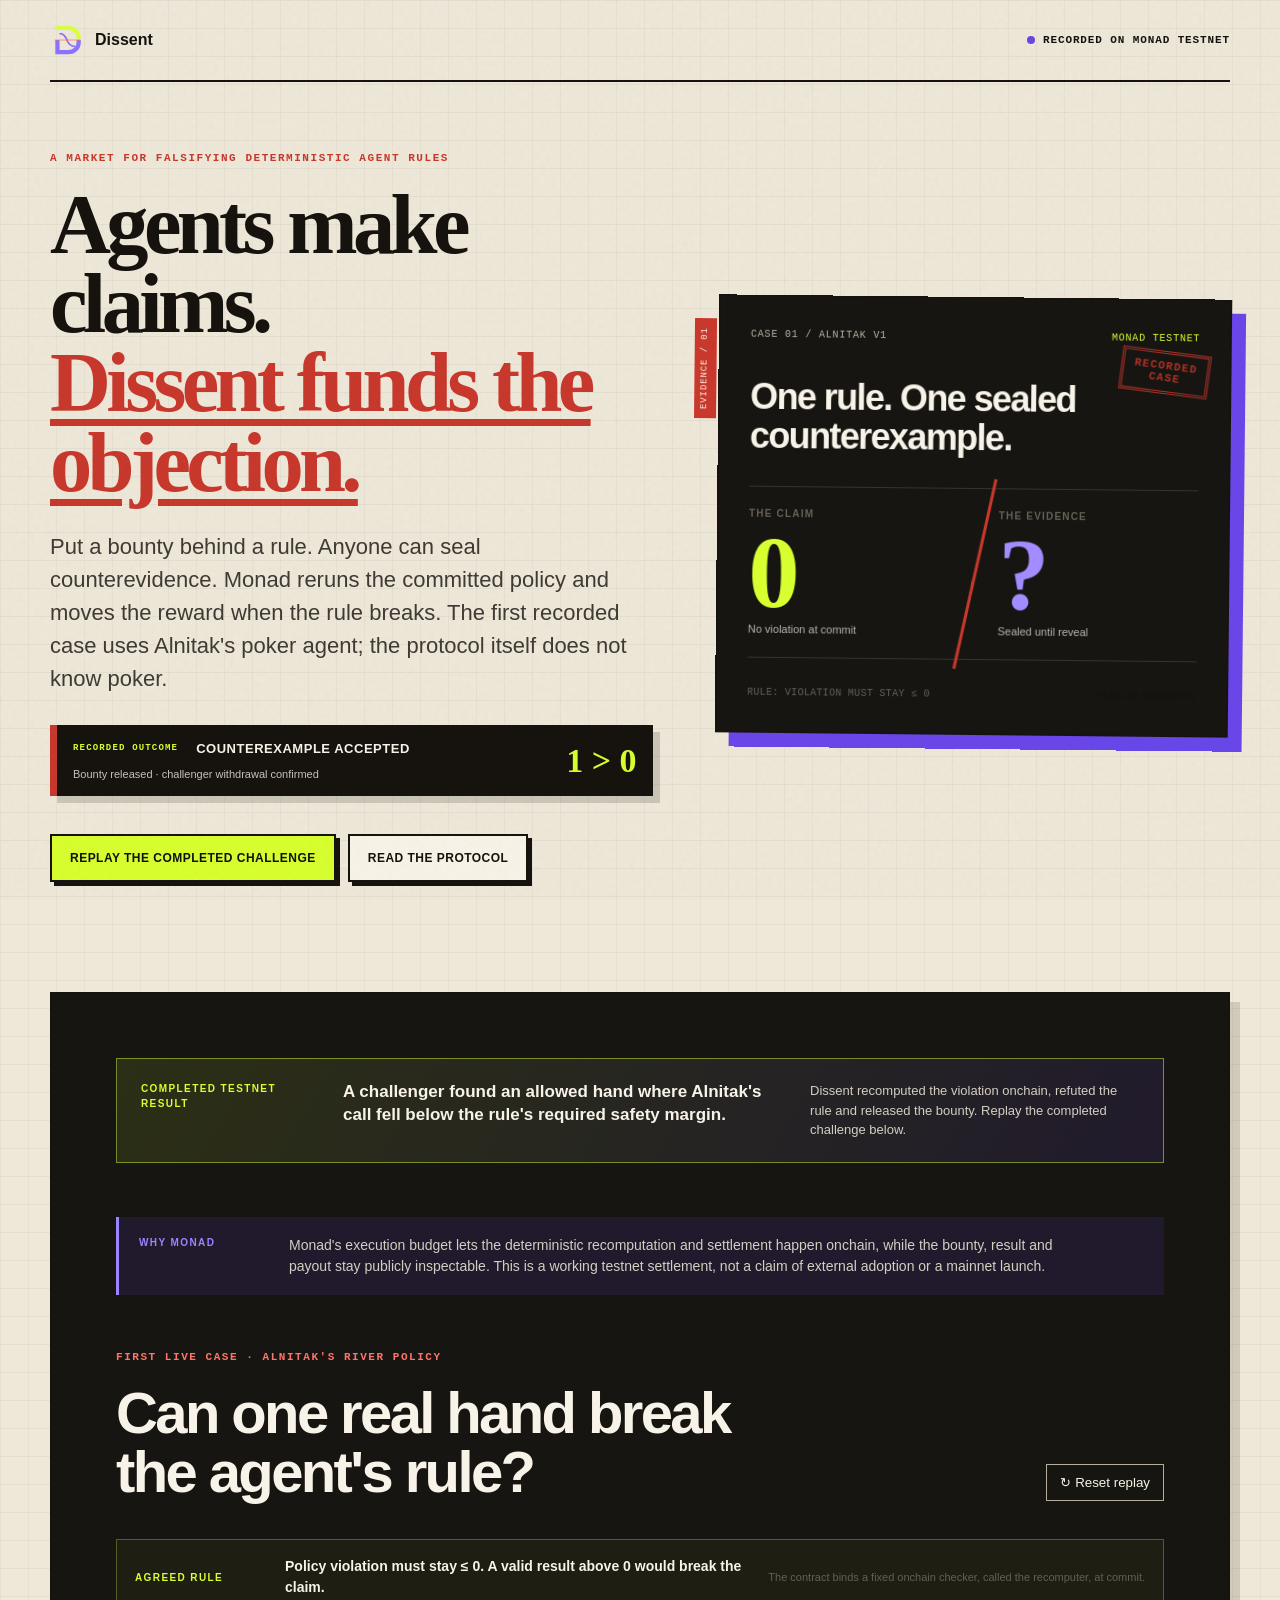
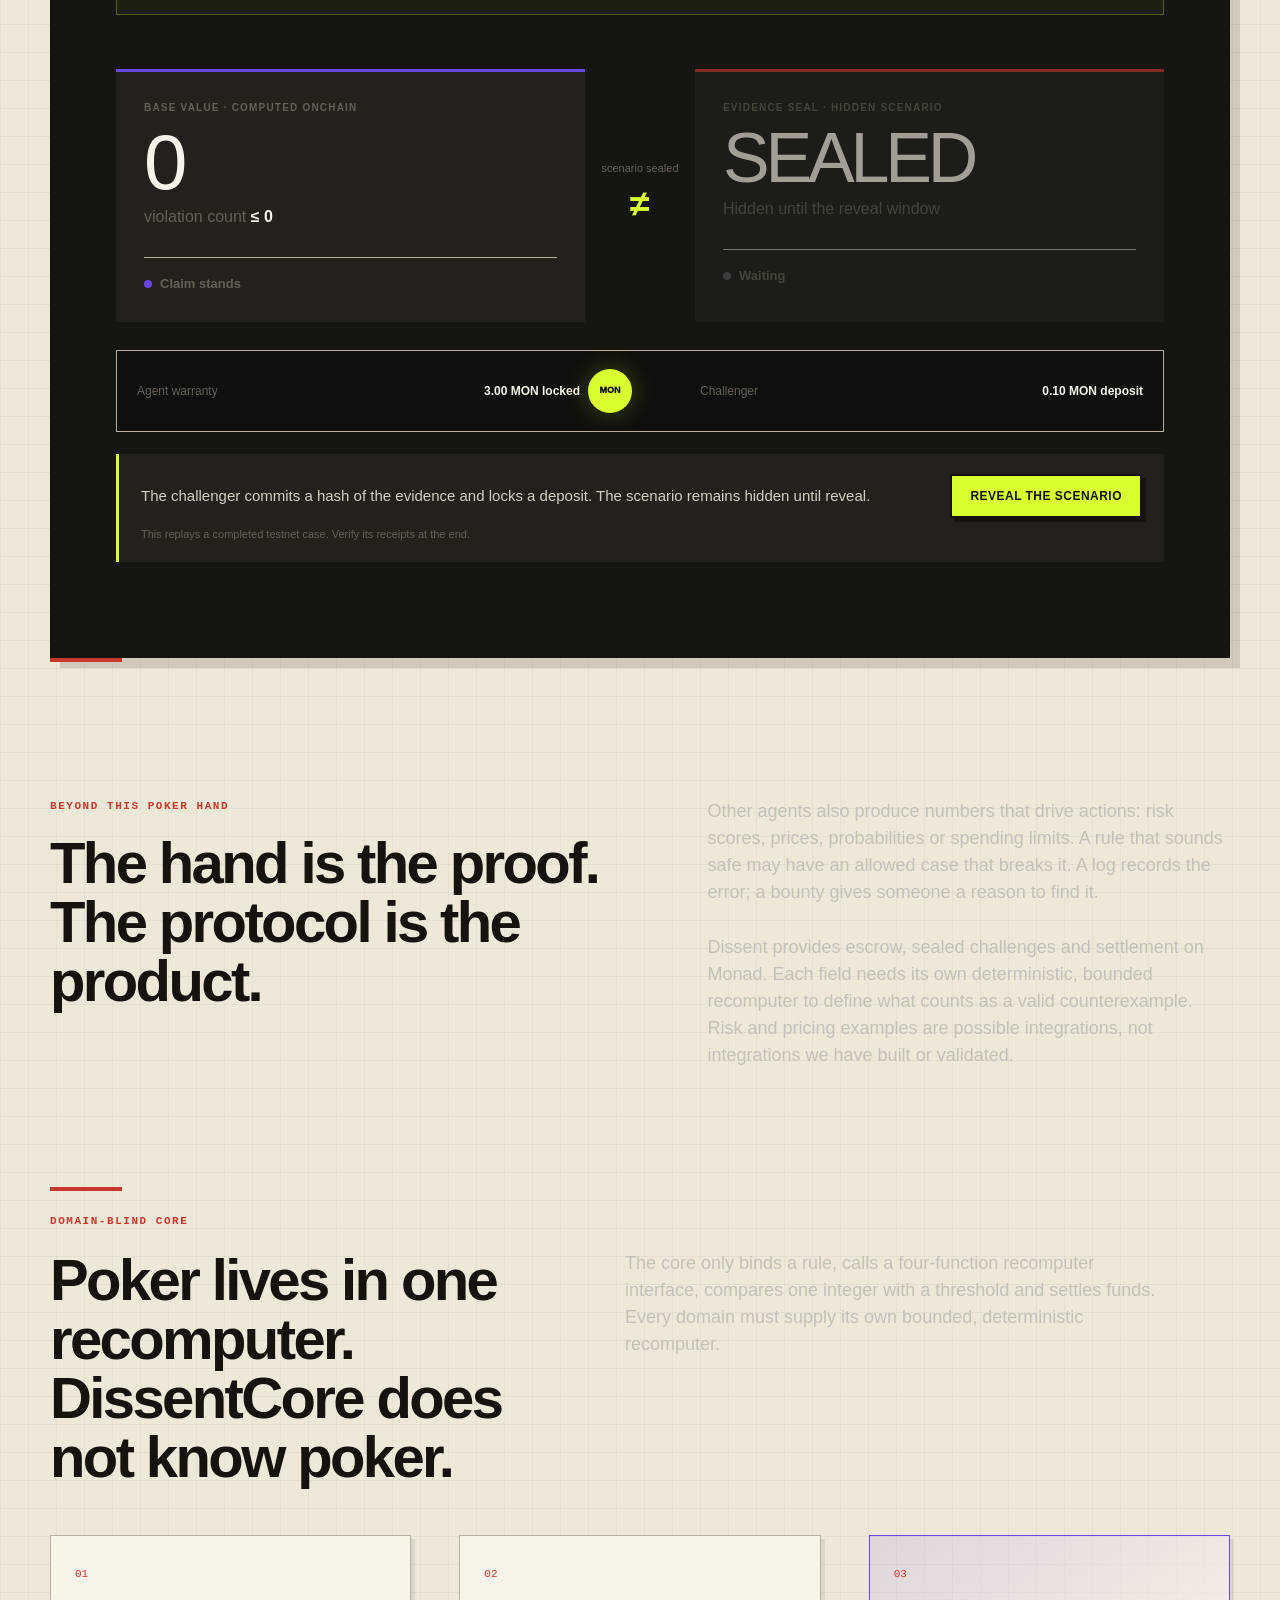
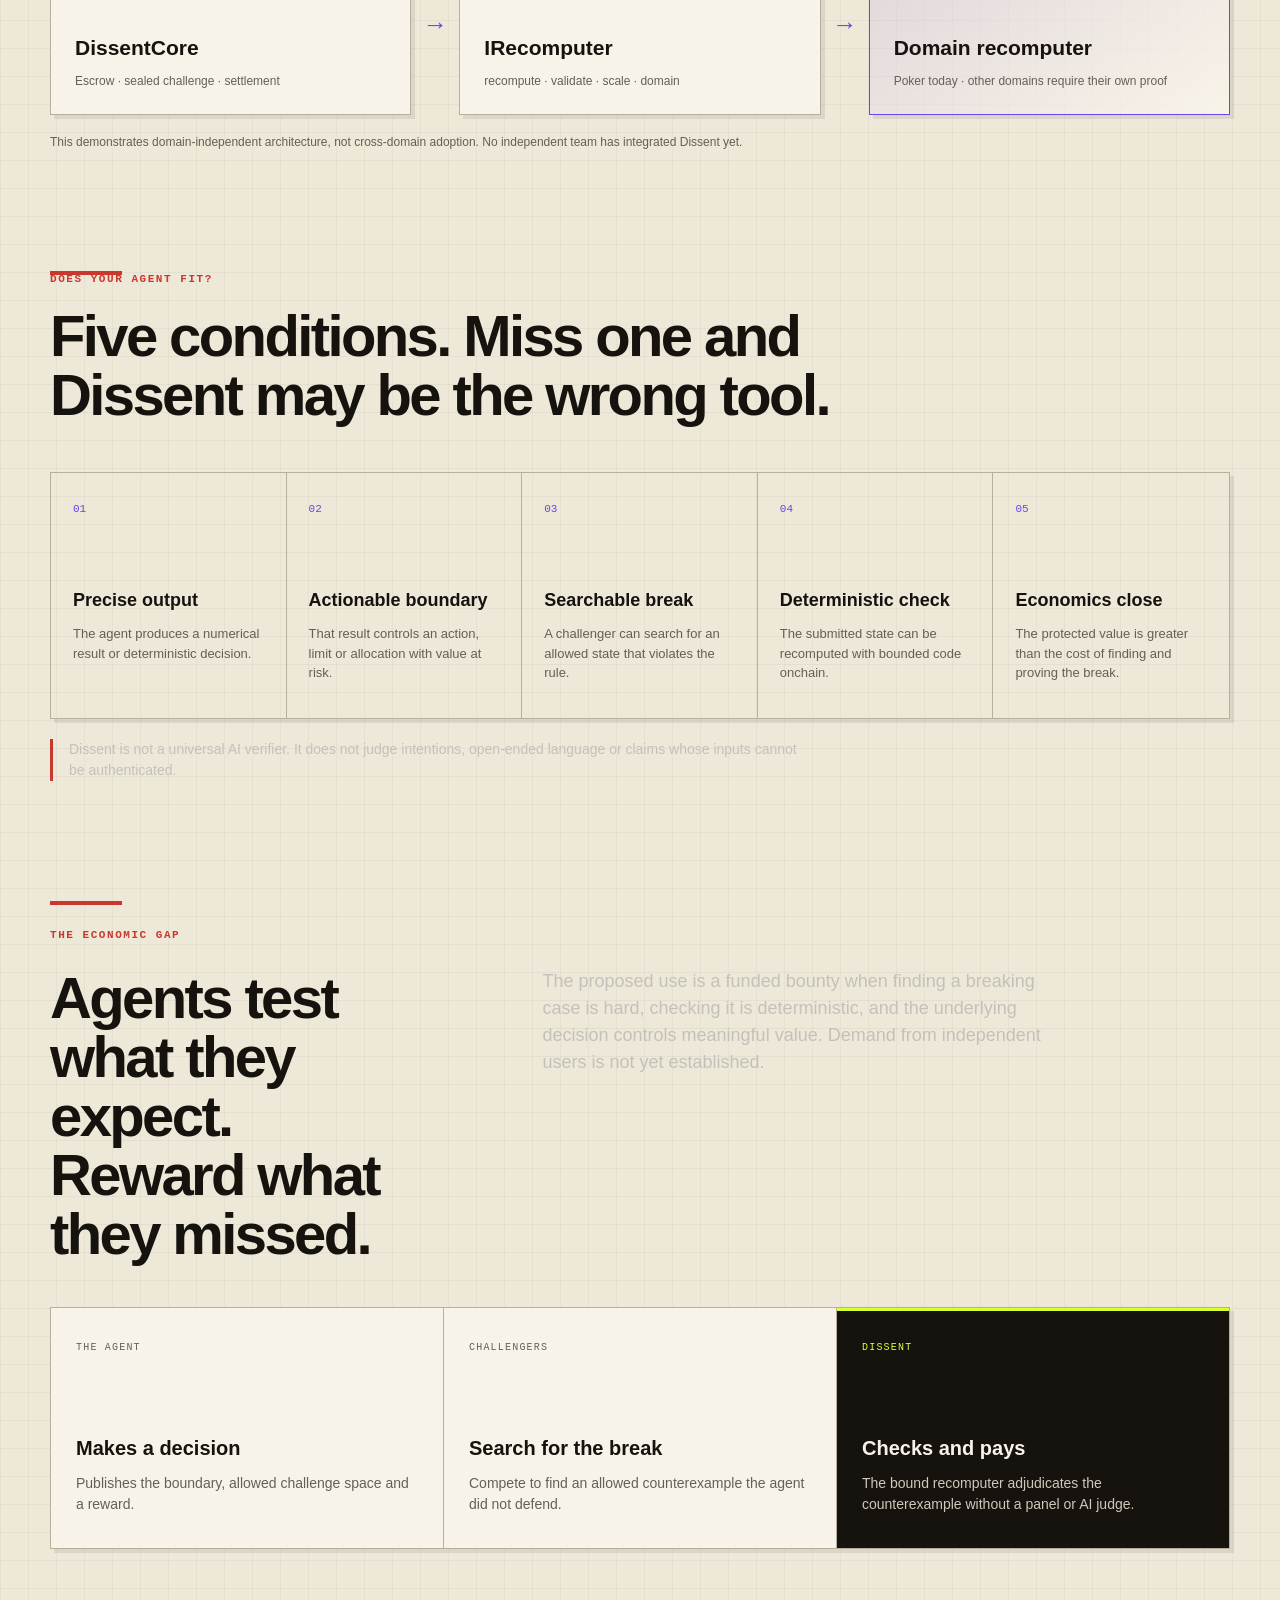
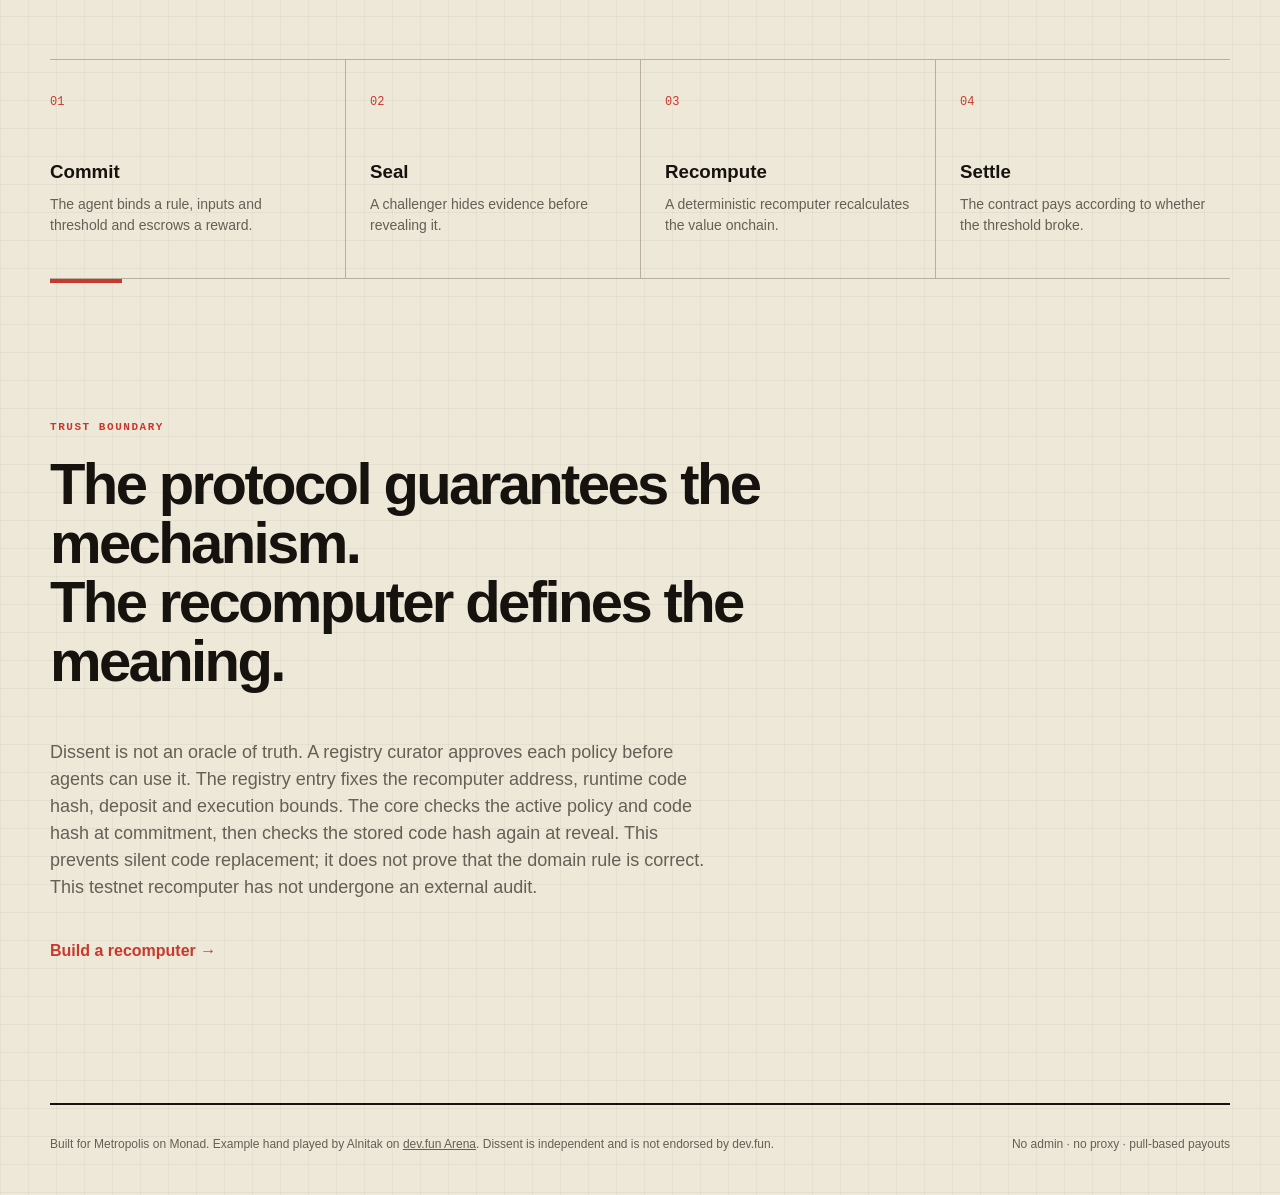
==== commit 4e8f063b: "Rediseñar landing alrededor de evidencia y veredicto" ====
--- a/web/index.html
+++ b/web/index.html
@@ -18,20 +18,26 @@
         <img class="mark" src="./assets/dissent-mark.svg" alt="" />
         <span>Dissent</span>
       </a>
-      <div class="network"><span></span> Monad Testnet</div>
+      <div class="network"><span></span> Recorded on Monad Testnet</div>
     </header>
 
     <main id="top">
       <section class="hero">
         <div class="hero-copy">
-          <p class="eyebrow">Counterexample bounties for agent policies</p>
-          <h1>One valid state can break an agent's policy.<br /><em>Dissent pays whoever finds it.</em></h1>
+          <p class="eyebrow">A market for falsifying deterministic agent rules</p>
+          <h1>Agents make claims.<br /><em>Dissent funds the objection.</em></h1>
           <p class="lede">
-            An agent stakes test MON behind a deterministic decision rule.
-            A challenger finds an allowed counterexample. Monad reruns the
-            committed code and settles the result onchain. Alnitak's poker
-            agent is the first live adapter, not the boundary of the protocol.
-          </p>
+            Put a bounty behind a rule. Anyone can seal counterevidence.
+            Monad reruns the committed policy and moves the reward when the
+            rule breaks. The first recorded case uses Alnitak's poker agent;
+            the protocol itself does not know poker.
+          </p>
+          <div class="hero-outcome" aria-label="Recorded testnet outcome">
+            <span>RECORDED OUTCOME</span>
+            <strong>COUNTEREXAMPLE ACCEPTED</strong>
+            <b>1 &gt; 0</b>
+            <small>Bounty released · challenger withdrawal confirmed</small>
+          </div>
           <div class="hero-actions">
             <a class="button primary" href="#proof" data-start-replay>Replay the completed challenge</a>
             <a class="button secondary" href="./docs.html#protocol">Read the protocol</a>
@@ -39,6 +45,7 @@
         </div>
 
         <aside class="hero-claim" aria-label="Preview of the Alnitak policy challenge">
+          <span class="case-stamp" aria-hidden="true">RECORDED<br />CASE</span>
           <div class="claim-window-top">
             <span>CASE 01 / ALNITAK V1</span><span>MONAD TESTNET</span>
           </div>
@@ -57,22 +64,12 @@
           </div>
           <div class="hero-claim-footer">
             <span>RULE: VIOLATION MUST STAY ≤ 0</span>
-            <strong>3 test MON locked</strong>
+            <strong>PUBLIC RECEIPTS</strong>
           </div>
         </aside>
       </section>
 
       <section class="proof-shell" id="proof">
-        <div class="chain-role">
-          <span>MONAD'S ROLE</span>
-          <p>
-            Dissent could run on another EVM chain. Monad matters in this case
-            because its execution budget lets the deterministic recomputation
-            and settlement happen onchain. The bounty, result and payout are
-            publicly verifiable. This is a working testnet settlement, not a
-            claim of external adoption or a mainnet launch.
-          </p>
-        </div>
         <div class="completed-result" aria-label="Completed testnet result">
           <span>COMPLETED TESTNET RESULT</span>
           <strong>
@@ -82,6 +79,15 @@
           <p>
             Dissent recomputed the violation onchain, refuted the rule and
             released the bounty. Replay the completed challenge below.
+          </p>
+        </div>
+        <div class="chain-role">
+          <span>WHY MONAD</span>
+          <p>
+            Monad's execution budget lets the deterministic recomputation and
+            settlement happen onchain, while the bounty, result and payout stay
+            publicly inspectable. This is a working testnet settlement, not a
+            claim of external adoption or a mainnet launch.
           </p>
         </div>
         <div class="proof-heading">
--- a/web/styles.css
+++ b/web/styles.css
@@ -1,14 +1,15 @@
 :root {
-  color-scheme: dark;
-  --ink: #f3f1e8;
-  --muted: #a7a69e;
-  --bg: #0a0a0a;
-  --panel: #11120f;
-  --line: #2b2d27;
-  --acid: #d9ff43;
-  --violet: #8d72ff;
-  --red: #ff6b56;
-  --green: #7ff0a5;
+  color-scheme: light;
+  --ink: #16130f;
+  --muted: #655f55;
+  --bg: #eee8d9;
+  --paper: #f8f3e8;
+  --panel: #171512;
+  --line: #b8ae9c;
+  --acid: #d8ff2f;
+  --violet: #6846e8;
+  --red: #c9382c;
+  --green: #17864c;
   --max: 1180px;
 }
 
@@ -17,10 +18,12 @@
 body {
   margin: 0;
   background:
-    radial-gradient(circle at 72% 6%, rgba(141, 114, 255, .12), transparent 28rem),
+    linear-gradient(rgba(22, 19, 15, .045) 1px, transparent 1px),
+    linear-gradient(90deg, rgba(22, 19, 15, .035) 1px, transparent 1px),
     var(--bg);
+  background-size: 100% 28px, 28px 100%, auto;
   color: var(--ink);
-  font-family: Inter, ui-sans-serif, system-ui, -apple-system, BlinkMacSystemFont, "Segoe UI", sans-serif;
+  font-family: "Arial Narrow", "Roboto Condensed", Arial, sans-serif;
   line-height: 1.5;
 }
 
@@ -28,7 +31,8 @@
   position: fixed;
   inset: 0;
   pointer-events: none;
-  opacity: .035;
+  opacity: .08;
+  mix-blend-mode: multiply;
   background-image: url("data:image/svg+xml,%3Csvg viewBox='0 0 180 180' xmlns='http://www.w3.org/2000/svg'%3E%3Cfilter id='n'%3E%3CfeTurbulence type='fractalNoise' baseFrequency='.95' numOctaves='3' stitchTiles='stitch'/%3E%3C/filter%3E%3Crect width='100%25' height='100%25' filter='url(%23n)' opacity='.7'/%3E%3C/svg%3E");
 }
 
@@ -39,6 +43,7 @@
   display: flex;
   align-items: center;
   justify-content: space-between;
+  border-bottom: 2px solid var(--ink);
 }
 .wordmark { display: flex; gap: 11px; align-items: center; text-decoration: none; font-weight: 700; }
 .mark {
@@ -46,33 +51,39 @@
   height: 34px;
   display: block;
 }
-.network { color: var(--muted); font-size: 13px; display: flex; align-items: center; gap: 8px; }
-.network span { width: 7px; height: 7px; background: var(--green); border-radius: 50%; box-shadow: 0 0 12px var(--green); }
-
-.hero { padding: 84px 0 100px; display: grid; grid-template-columns: minmax(0, 1.05fr) minmax(340px, .95fr); gap: clamp(34px, 5vw, 80px); align-items: center; }
+.network { color: var(--ink); font-family: ui-monospace, monospace; font-size: 11px; font-weight: 700; text-transform: uppercase; letter-spacing: .08em; display: flex; align-items: center; gap: 8px; }
+.network span { width: 8px; height: 8px; background: var(--violet); border-radius: 50%; }
+
+.hero { padding: 68px 0 110px; display: grid; grid-template-columns: minmax(0, 1.08fr) minmax(340px, .92fr); gap: clamp(34px, 5vw, 80px); align-items: center; }
 .hero-copy { min-width: 0; }
-.eyebrow { margin: 0 0 18px; color: var(--acid); text-transform: uppercase; letter-spacing: .16em; font-size: 11px; font-weight: 800; }
+.eyebrow { margin: 0 0 18px; color: var(--red); font-family: ui-monospace, monospace; text-transform: uppercase; letter-spacing: .14em; font-size: 11px; font-weight: 900; }
 h1, h2, h3, p { margin-top: 0; }
-h1 { margin-bottom: 30px; font-size: clamp(52px, 6.8vw, 88px); line-height: .94; letter-spacing: -.065em; font-weight: 650; }
+h1 { margin-bottom: 28px; font-family: Georgia, "Times New Roman", serif; font-size: clamp(52px, 6.6vw, 88px); line-height: .94; letter-spacing: -.055em; font-weight: 700; }
 h1 span { color: var(--acid); }
-h1 em { color: var(--acid); font-family: Georgia, serif; font-weight: 400; text-shadow: 0 0 64px rgba(217, 255, 67, .2); }
-.lede { max-width: 720px; color: #c9c8c0; font-size: clamp(18px, 2vw, 23px); }
+h1 em { color: var(--red); font-style: normal; text-decoration: underline; text-decoration-thickness: .08em; text-underline-offset: .09em; }
+.lede { max-width: 680px; color: #3f3a33; font-size: clamp(18px, 2vw, 22px); }
+.hero-outcome { display: grid; grid-template-columns: auto 1fr auto; align-items: center; gap: 7px 18px; max-width: 680px; margin-top: 30px; padding: 14px 16px; color: var(--paper); background: var(--ink); border-left: 7px solid var(--red); box-shadow: 7px 7px 0 rgba(22, 19, 15, .16); }
+.hero-outcome span { color: var(--acid); font-family: ui-monospace, monospace; font-size: 9px; font-weight: 900; letter-spacing: .13em; }
+.hero-outcome strong { font-size: 13px; letter-spacing: .04em; }
+.hero-outcome b { grid-row: 1 / 3; grid-column: 3; color: var(--acid); font-family: Georgia, serif; font-size: 34px; line-height: 1; }
+.hero-outcome small { grid-column: 1 / 3; color: #c9c2b6; font-size: 11px; }
 .hero-actions { display: flex; flex-wrap: wrap; gap: 12px; margin-top: 38px; }
-.button { padding: 13px 18px; border: 1px solid var(--line); text-decoration: none; font-size: 14px; font-weight: 700; }
-.button.primary { background: var(--acid); border-color: var(--acid); color: #111; }
-.button.secondary:hover { border-color: var(--muted); }
-.hero-claim { position: relative; min-width: 0; overflow: hidden; padding: 24px; border: 1px solid rgba(141, 114, 255, .55); background: radial-gradient(circle at 88% 33%, rgba(141, 114, 255, .2), transparent 45%), linear-gradient(145deg, #1d1b29, #11130f 72%); box-shadow: 0 30px 100px rgba(56, 38, 125, .22), inset 0 1px 0 rgba(255, 255, 255, .08); }
-.hero-claim::before { content: ""; position: absolute; inset: 9px; border: 1px solid rgba(255, 255, 255, .07); pointer-events: none; }
-.claim-window-top { display: flex; justify-content: space-between; gap: 12px; color: #c0b9e6; font-family: ui-monospace, monospace; font-size: 10px; letter-spacing: .08em; }
-.claim-window-top span:last-child { color: var(--green); text-align: right; }
+.button { padding: 13px 18px; border: 2px solid var(--ink); background: var(--paper); text-decoration: none; text-transform: uppercase; letter-spacing: .04em; font-size: 12px; font-weight: 900; box-shadow: 4px 4px 0 var(--ink); }
+.button.primary { background: var(--acid); border-color: var(--ink); color: #111; }
+.button:hover { transform: translate(2px, 2px); box-shadow: 2px 2px 0 var(--ink); }
+.hero-claim { position: relative; min-width: 0; overflow: visible; padding: 30px; color: var(--paper); border: 2px solid var(--ink); background: var(--panel); box-shadow: 14px 14px 0 var(--violet); transform: rotate(.6deg); }
+.hero-claim::before { content: "EVIDENCE / 01"; position: absolute; left: -26px; top: 22px; padding: 4px 9px; color: var(--paper); background: var(--red); font-family: ui-monospace, monospace; font-size: 9px; letter-spacing: .1em; transform: rotate(-90deg) translateX(-100%); transform-origin: left top; }
+.case-stamp { position: absolute; z-index: 2; right: 20px; top: 50px; padding: 7px 10px; border: 3px double var(--red); color: var(--red); font-family: ui-monospace, monospace; font-size: 11px; font-weight: 900; line-height: 1.05; letter-spacing: .12em; text-align: center; transform: rotate(7deg); opacity: .86; }
+.claim-window-top { display: flex; justify-content: space-between; gap: 12px; color: #b8b0a2; font-family: ui-monospace, monospace; font-size: 10px; letter-spacing: .08em; }
+.claim-window-top span:last-child { color: var(--acid); text-align: right; }
 .hero-card-title { max-width: 340px; margin: 36px 0 30px; font-size: clamp(25px, 3vw, 36px); line-height: 1.08; letter-spacing: -.045em; font-weight: 650; }
 .hero-test { position: relative; display: grid; grid-template-columns: 1fr 1fr; border-top: 1px solid rgba(255, 255, 255, .13); border-bottom: 1px solid rgba(255, 255, 255, .13); }
-.hero-test::after { content: ""; position: absolute; top: -12px; bottom: -12px; left: 50%; width: 2px; transform: rotate(16deg); background: linear-gradient(transparent, var(--violet) 18%, var(--acid) 65%, transparent); box-shadow: 0 0 24px rgba(217, 255, 67, .5); pointer-events: none; }
+.hero-test::after { content: ""; position: absolute; top: -12px; bottom: -12px; left: 50%; width: 3px; transform: rotate(12deg); background: var(--red); pointer-events: none; }
 .hero-test-side { display: flex; flex-direction: column; align-items: flex-start; min-width: 0; padding: 19px 16px 20px 0; }
 .hero-test-challenge { padding-left: 25px; padding-right: 0; }
 .hero-test-side span { color: var(--muted); font-size: 10px; font-weight: 900; letter-spacing: .12em; }
-.hero-test-side strong { margin: 11px 0 7px; color: var(--green); font-size: clamp(76px, 8vw, 112px); line-height: .8; font-weight: 600; letter-spacing: -.08em; }
-.hero-test-challenge strong { color: var(--violet); }
+.hero-test-side strong { margin: 11px 0 7px; color: var(--acid); font-family: Georgia, serif; font-size: clamp(76px, 8vw, 112px); line-height: .8; font-weight: 600; letter-spacing: -.08em; }
+.hero-test-challenge strong { color: #a28cff; }
 .hero-test-side small { color: #b6b5ae; font-size: 11px; }
 .hero-claim-footer { display: flex; align-items: center; justify-content: space-between; gap: 14px; margin-top: 26px; font-size: 10px; }
 .hero-claim-footer span { color: var(--muted); font-family: ui-monospace, monospace; letter-spacing: .03em; }
@@ -262,6 +273,78 @@
 .docs-checklist li::marker { color: var(--acid); }
 .docs-note { margin-top: 42px; padding: 20px 22px; border-left: 3px solid var(--violet); background: var(--panel); font-size: 14px !important; }
 
+/* The replay is the dark evidence room inside the paper dossier. */
+.proof-shell {
+  color: var(--paper);
+  border: 2px solid var(--ink);
+  box-shadow: 10px 10px 0 rgba(22, 19, 15, .14);
+}
+.proof-shell h2,
+.proof-shell h3,
+.proof-shell strong,
+.proof-shell .comparison strong,
+.proof-shell .technical dd,
+.proof-shell .refresh { color: var(--paper); }
+.proof-shell .completed-result strong { color: var(--paper); }
+.proof-shell .completed-result p,
+.proof-shell .chain-role p,
+.proof-shell .replay-control p,
+.proof-shell .case-summary > p,
+.proof-shell .technical.explainer p { color: #d4cec2; }
+.proof-shell .claim-card { background: #24211d; }
+.proof-shell .payout-rail { background: #100f0d; }
+.proof-shell .replay-control,
+.proof-shell .case-summary { background: #24211d; }
+.proof-shell .button { color: var(--ink); }
+.proof-shell .completed-result {
+  border: 1px solid rgba(216, 255, 47, .48);
+  background: linear-gradient(120deg, rgba(216, 255, 47, .11), rgba(104, 70, 232, .12));
+}
+.proof-shell .completed-result span { color: var(--acid); }
+.proof-shell .chain-role { border-left-color: #9c83ff; background: rgba(104, 70, 232, .12); }
+.proof-shell .chain-role span { color: #9c83ff; }
+.proof-shell .eyebrow { color: #ff7468; }
+
+.why,
+.portability,
+.fit,
+.economic-gap,
+.steps,
+.boundary { position: relative; }
+.why::before,
+.portability::before,
+.fit::before,
+.economic-gap::before,
+.boundary::before {
+  content: "";
+  position: absolute;
+  left: 0;
+  top: 0;
+  width: 72px;
+  height: 4px;
+  background: var(--red);
+}
+.architecture article,
+.gap-options article,
+.docs-callouts article { background: var(--paper); }
+.architecture article.adapter-node {
+  border-color: var(--violet);
+  background: linear-gradient(145deg, rgba(104, 70, 232, .11), var(--paper));
+}
+.fit-grid,
+.gap-options,
+.architecture article { box-shadow: 4px 4px 0 rgba(22, 19, 15, .08); }
+.gap-options article.selected { background: var(--ink); }
+.gap-options .selected h3 { color: var(--paper); }
+.gap-options .selected p { color: #cfc8bb; }
+.steps span,
+.architecture span { color: var(--red); }
+.architecture > b { color: var(--violet); }
+.boundary a,
+.docs-back { color: var(--red); }
+.docs-note { color: var(--paper) !important; }
+footer { border-top: 2px solid var(--ink); }
+
 @media (max-width: 800px) {
   .hero { padding-top: 42px; grid-template-columns: 1fr; gap: 26px; }
   .hero h1 { margin-bottom: 22px; }
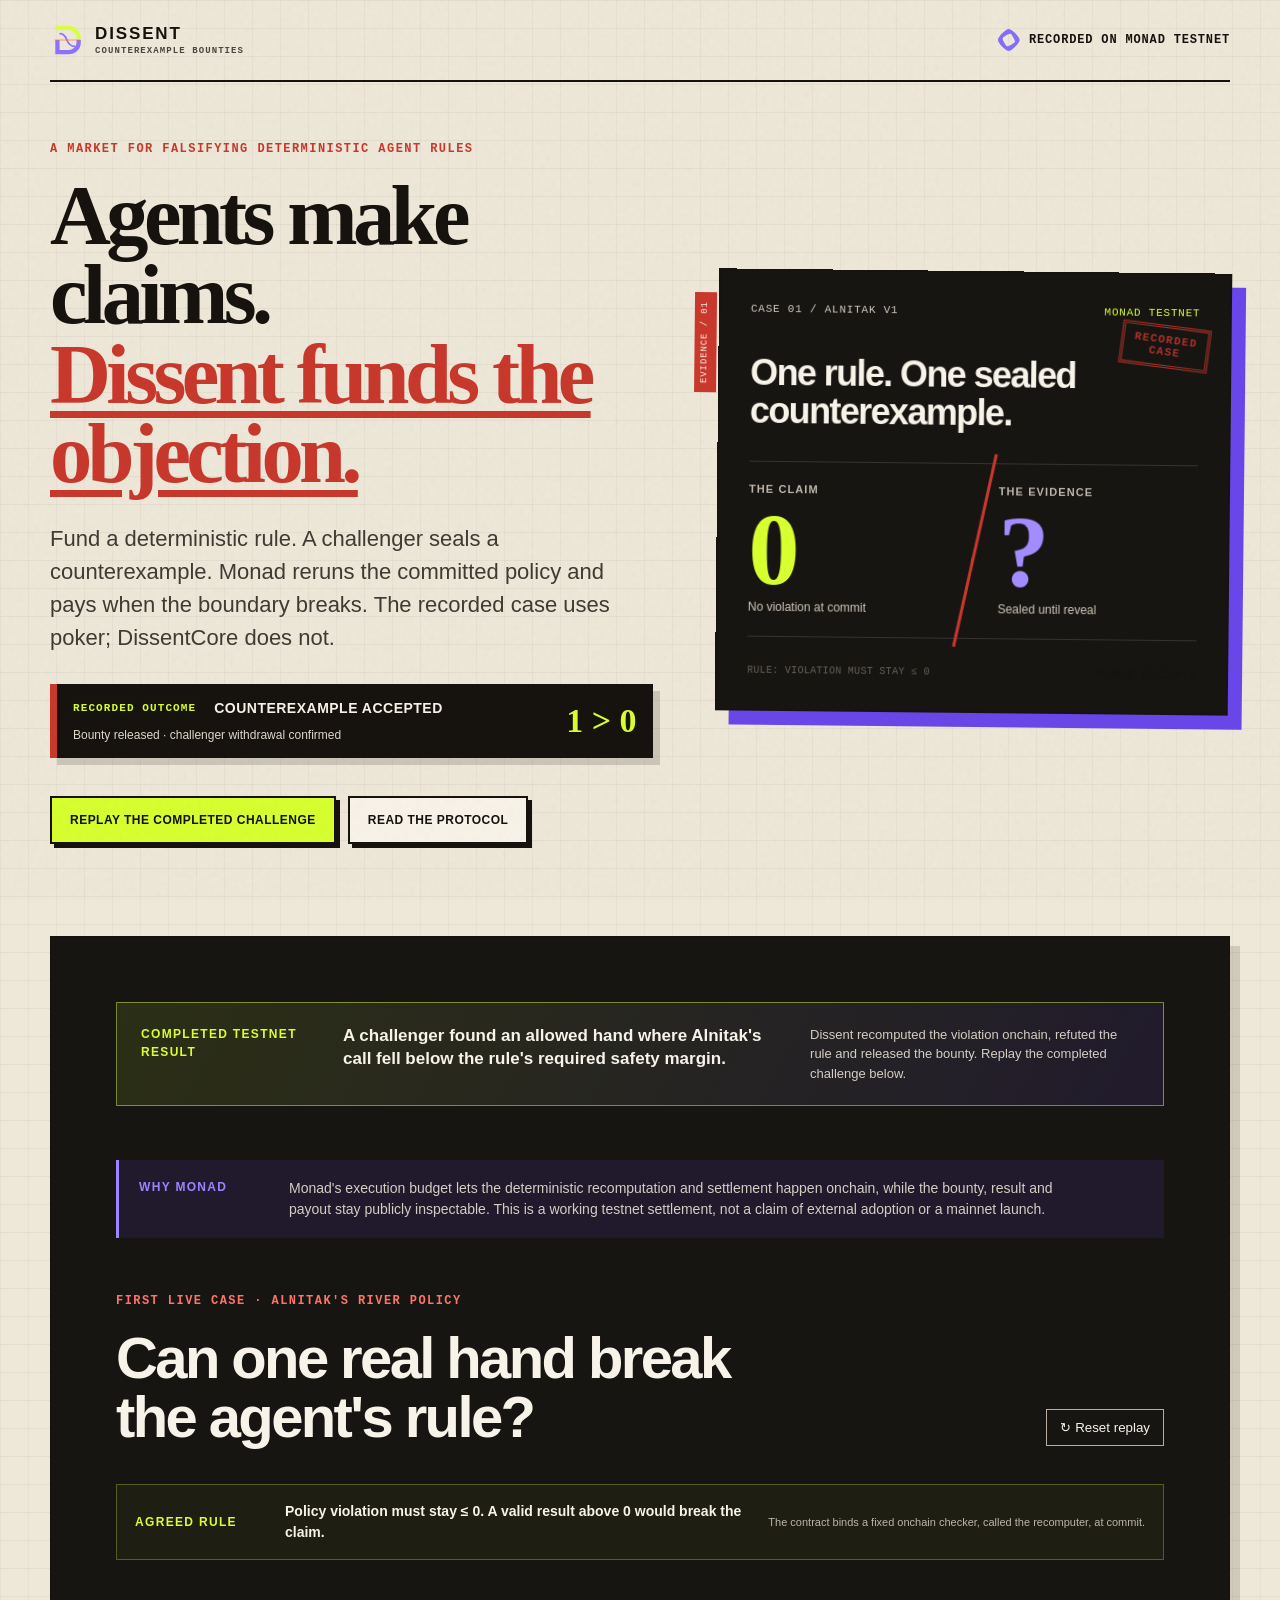
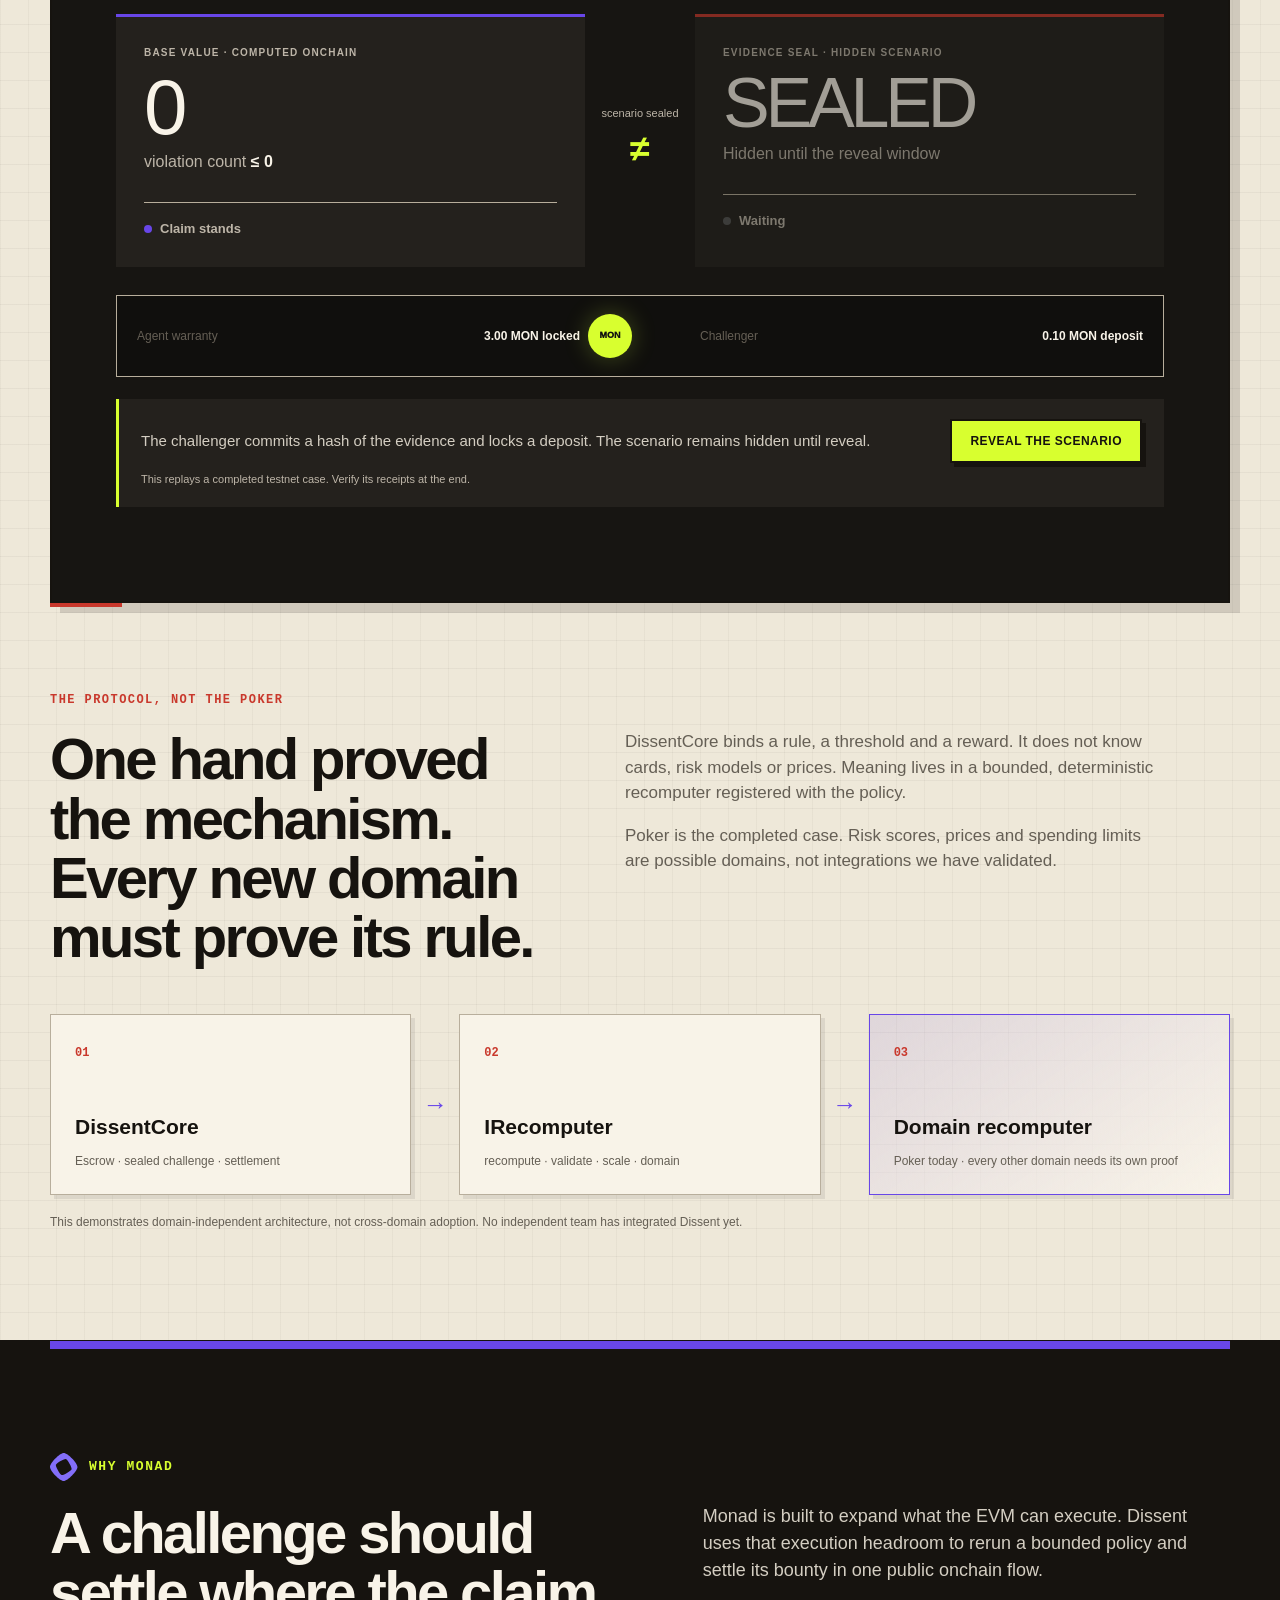
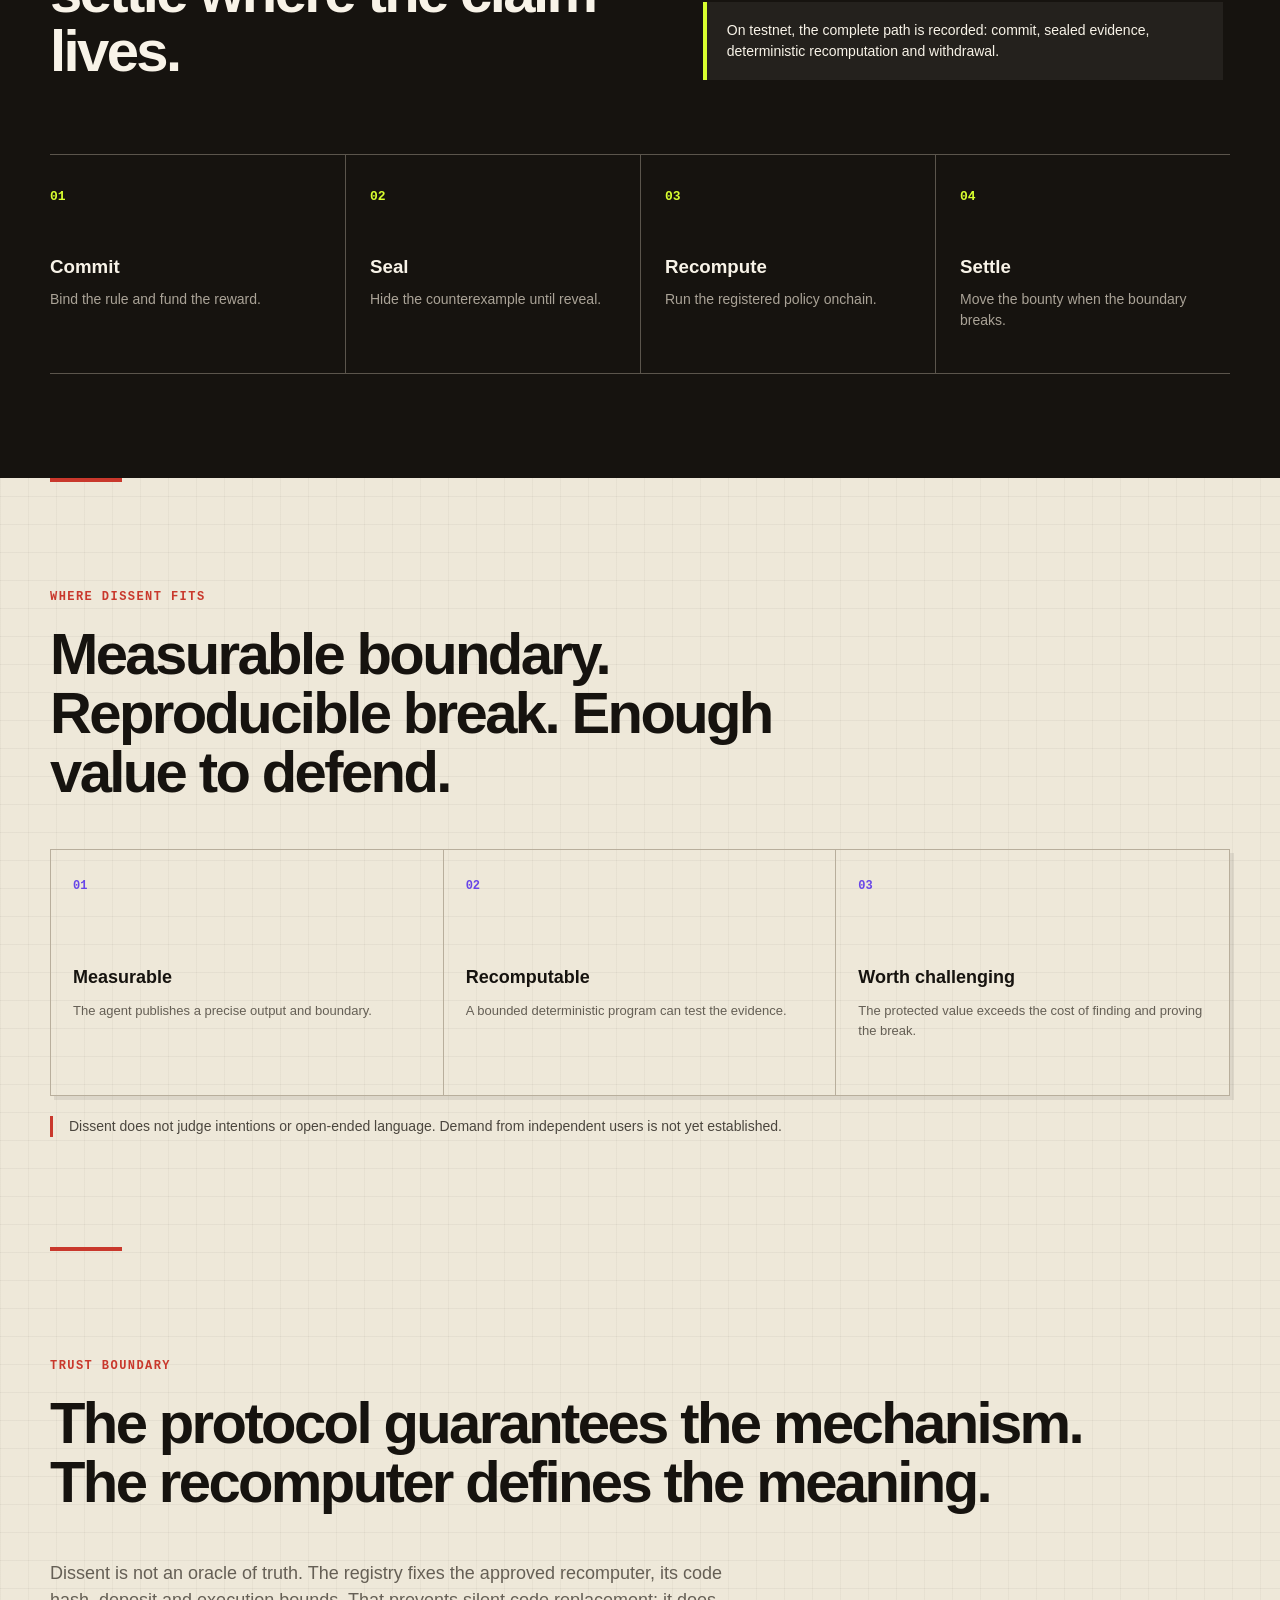
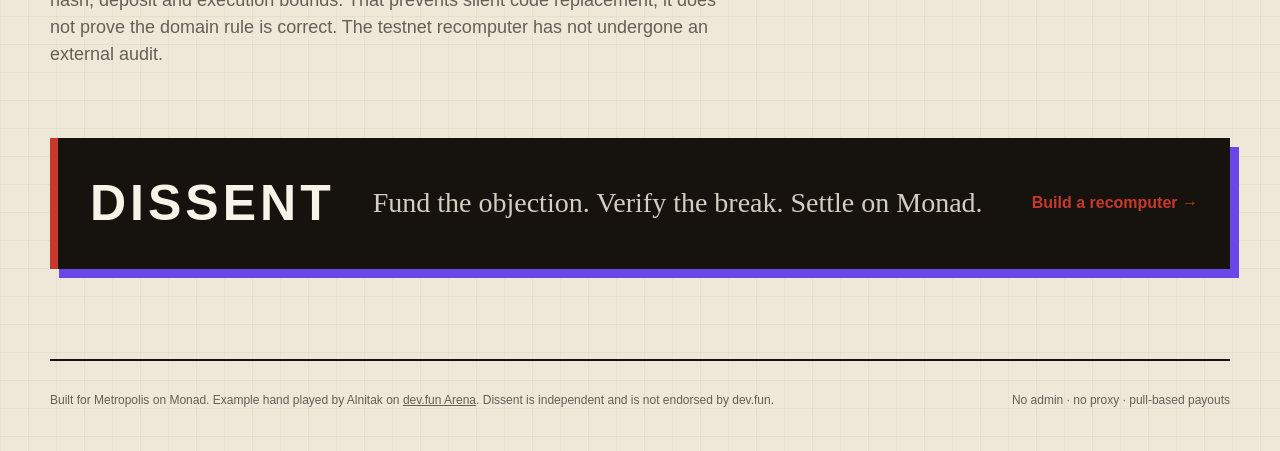
==== commit 2ac53881: "Reforzar identidad y legibilidad de la landing" ====
--- a/web/index.html
+++ b/web/index.html
@@ -9,16 +9,22 @@
     />
     <title>Dissent — Counterexample bounties for agent policies</title>
     <link rel="icon" href="./assets/dissent-mark.svg" type="image/svg+xml" />
-    <link rel="stylesheet" href="./styles.css" />
+    <link rel="stylesheet" href="./styles.css?v=20260927-2" />
   </head>
   <body>
     <div class="noise" aria-hidden="true"></div>
     <header class="topbar">
       <a class="wordmark" href="#top" aria-label="Dissent home">
         <img class="mark" src="./assets/dissent-mark.svg" alt="" />
-        <span>Dissent</span>
+        <span class="wordmark-copy">
+          <strong>DISSENT</strong>
+          <small>COUNTEREXAMPLE BOUNTIES</small>
+        </span>
       </a>
-      <div class="network"><span></span> Recorded on Monad Testnet</div>
+      <div class="network">
+        <img src="./assets/monad-mark.svg" alt="" />
+        <span>Recorded on Monad Testnet</span>
+      </div>
     </header>
 
     <main id="top">
@@ -27,10 +33,9 @@
           <p class="eyebrow">A market for falsifying deterministic agent rules</p>
           <h1>Agents make claims.<br /><em>Dissent funds the objection.</em></h1>
           <p class="lede">
-            Put a bounty behind a rule. Anyone can seal counterevidence.
-            Monad reruns the committed policy and moves the reward when the
-            rule breaks. The first recorded case uses Alnitak's poker agent;
-            the protocol itself does not know poker.
+            Fund a deterministic rule. A challenger seals a counterexample.
+            Monad reruns the committed policy and pays when the boundary
+            breaks. The recorded case uses poker; DissentCore does not.
           </p>
           <div class="hero-outcome" aria-label="Recorded testnet outcome">
             <span>RECORDED OUTCOME</span>
@@ -205,36 +210,21 @@
         </div>
       </section>
 
-      <section class="why">
-        <div>
-          <p class="eyebrow">Beyond this poker hand</p>
-          <h2>The hand is the proof. The protocol is the product.</h2>
-        </div>
-        <div class="why-copy">
-          <p>
-            Other agents also produce numbers that drive actions: risk scores,
-            prices, probabilities or spending limits. A rule that sounds safe
-            may have an allowed case that breaks it. A log records the error;
-            a bounty gives someone a reason to find it.
-          </p>
-          <p>
-            Dissent provides escrow, sealed challenges and settlement on Monad.
-            Each field needs its own deterministic, bounded recomputer to define
-            what counts as a valid counterexample. Risk and pricing examples are
-            possible integrations, not integrations we have built or validated.
-          </p>
-        </div>
-      </section>
-
       <section class="portability" aria-labelledby="portability-title">
         <div class="portability-intro">
-          <p class="eyebrow">Domain-blind core</p>
-          <h2 id="portability-title">Poker lives in one recomputer.<br />DissentCore does not know poker.</h2>
-          <p>
-            The core only binds a rule, calls a four-function recomputer interface,
-            compares one integer with a threshold and settles funds. Every domain
-            must supply its own bounded, deterministic recomputer.
-          </p>
+          <p class="eyebrow">The protocol, not the poker</p>
+          <h2 id="portability-title">One hand proved the mechanism.<br />Every new domain must prove its rule.</h2>
+          <div>
+            <p>
+              DissentCore binds a rule, a threshold and a reward. It does not
+              know cards, risk models or prices. Meaning lives in a bounded,
+              deterministic recomputer registered with the policy.
+            </p>
+            <p>
+              Poker is the completed case. Risk scores, prices and spending
+              limits are possible domains, not integrations we have validated.
+            </p>
+          </div>
         </div>
         <div class="architecture" aria-label="Dissent protocol architecture">
           <article>
@@ -252,7 +242,7 @@
           <article class="adapter-node">
             <span>03</span>
             <strong>Domain recomputer</strong>
-            <small>Poker today · other domains require their own proof</small>
+            <small>Poker today · every other domain needs its own proof</small>
           </article>
         </div>
         <p class="portability-limit">
@@ -261,75 +251,63 @@
         </p>
       </section>
 
+      <section class="monad-thesis" aria-labelledby="monad-title">
+        <div class="monad-kicker">
+          <img src="./assets/monad-mark.svg" alt="Monad" />
+          <span>Why Monad</span>
+        </div>
+        <div class="monad-thesis-grid">
+          <h2 id="monad-title">A challenge should settle where the claim lives.</h2>
+          <div>
+            <p>
+              Monad is built to expand what the EVM can execute. Dissent uses
+              that execution headroom to rerun a bounded policy and settle its
+              bounty in one public onchain flow.
+            </p>
+            <p class="monad-proof">
+              On testnet, the complete path is recorded: commit, sealed
+              evidence, deterministic recomputation and withdrawal.
+            </p>
+          </div>
+        </div>
+        <div class="steps" aria-label="Dissent challenge flow">
+          <article><span>01</span><h3>Commit</h3><p>Bind the rule and fund the reward.</p></article>
+          <article><span>02</span><h3>Seal</h3><p>Hide the counterexample until reveal.</p></article>
+          <article><span>03</span><h3>Recompute</h3><p>Run the registered policy onchain.</p></article>
+          <article><span>04</span><h3>Settle</h3><p>Move the bounty when the boundary breaks.</p></article>
+        </div>
+      </section>
+
       <section class="fit" aria-labelledby="fit-title">
         <div class="fit-heading">
-          <p class="eyebrow">Does your agent fit?</p>
-          <h2 id="fit-title">Five conditions. Miss one and Dissent may be the wrong tool.</h2>
+          <p class="eyebrow">Where Dissent fits</p>
+          <h2 id="fit-title">Measurable boundary. Reproducible break. Enough value to defend.</h2>
         </div>
         <div class="fit-grid">
-          <article><span>01</span><h3>Precise output</h3><p>The agent produces a numerical result or deterministic decision.</p></article>
-          <article><span>02</span><h3>Actionable boundary</h3><p>That result controls an action, limit or allocation with value at risk.</p></article>
-          <article><span>03</span><h3>Searchable break</h3><p>A challenger can search for an allowed state that violates the rule.</p></article>
-          <article><span>04</span><h3>Deterministic check</h3><p>The submitted state can be recomputed with bounded code onchain.</p></article>
-          <article><span>05</span><h3>Economics close</h3><p>The protected value is greater than the cost of finding and proving the break.</p></article>
+          <article><span>01</span><h3>Measurable</h3><p>The agent publishes a precise output and boundary.</p></article>
+          <article><span>02</span><h3>Recomputable</h3><p>A bounded deterministic program can test the evidence.</p></article>
+          <article><span>03</span><h3>Worth challenging</h3><p>The protected value exceeds the cost of finding and proving the break.</p></article>
         </div>
         <p class="fit-note">
-          Dissent is not a universal AI verifier. It does not judge intentions,
-          open-ended language or claims whose inputs cannot be authenticated.
+          Dissent does not judge intentions or open-ended language. Demand from
+          independent users is not yet established.
         </p>
-      </section>
-
-      <section class="economic-gap" aria-labelledby="economic-gap-title">
-        <div class="gap-intro">
-          <p class="eyebrow">The economic gap</p>
-          <h2 id="economic-gap-title">Agents test what they expect.<br />Reward what they missed.</h2>
-          <p>
-            The proposed use is a funded bounty when finding a breaking case is hard,
-            checking it is deterministic, and the underlying decision controls meaningful
-            value. Demand from independent users is not yet established.
-          </p>
-        </div>
-        <div class="gap-options">
-          <article>
-            <span>THE AGENT</span>
-            <h3>Makes a decision</h3>
-            <p>Publishes the boundary, allowed challenge space and a reward.</p>
-          </article>
-          <article>
-            <span>CHALLENGERS</span>
-            <h3>Search for the break</h3>
-            <p>Compete to find an allowed counterexample the agent did not defend.</p>
-          </article>
-          <article class="selected">
-            <span>DISSENT</span>
-            <h3>Checks and pays</h3>
-            <p>The bound recomputer adjudicates the counterexample without a panel or AI judge.</p>
-          </article>
-        </div>
-      </section>
-
-      <section class="steps">
-        <article><span>01</span><h3>Commit</h3><p>The agent binds a rule, inputs and threshold and escrows a reward.</p></article>
-        <article><span>02</span><h3>Seal</h3><p>A challenger hides evidence before revealing it.</p></article>
-        <article><span>03</span><h3>Recompute</h3><p>A deterministic recomputer recalculates the value onchain.</p></article>
-        <article><span>04</span><h3>Settle</h3><p>The contract pays according to whether the threshold broke.</p></article>
       </section>
 
       <section class="boundary">
         <p class="eyebrow">Trust boundary</p>
         <h2>The protocol guarantees the mechanism.<br />The recomputer defines the meaning.</h2>
         <p>
-          Dissent is not an oracle of truth. A registry curator approves each
-          policy before agents can use it. The registry entry fixes the
-          recomputer address, runtime code hash, deposit and execution bounds.
-          The core checks the active policy and code hash at commitment, then
-          checks the stored code hash again at reveal. This prevents silent code
-          replacement; it does not prove that the domain rule is correct. This
-          testnet recomputer has not undergone an external audit.
+          Dissent is not an oracle of truth. The registry fixes the approved
+          recomputer, its code hash, deposit and execution bounds. That prevents
+          silent code replacement; it does not prove the domain rule is correct.
+          The testnet recomputer has not undergone an external audit.
         </p>
-        <a href="./docs.html#integration">
-          Build a recomputer →
-        </a>
+        <div class="closing-lockup">
+          <strong>DISSENT</strong>
+          <span>Fund the objection. Verify the break. Settle on Monad.</span>
+          <a href="./docs.html#integration">Build a recomputer →</a>
+        </div>
       </section>
     </main>
 
--- a/web/styles.css
+++ b/web/styles.css
@@ -45,28 +45,31 @@
   justify-content: space-between;
   border-bottom: 2px solid var(--ink);
 }
-.wordmark { display: flex; gap: 11px; align-items: center; text-decoration: none; font-weight: 700; }
+.wordmark { display: flex; gap: 11px; align-items: center; text-decoration: none; }
+.wordmark-copy { display: flex; flex-direction: column; line-height: 1; }
+.wordmark-copy strong { font-size: 17px; letter-spacing: .11em; }
+.wordmark-copy small { margin-top: 5px; color: #4b463e; font-family: ui-monospace, monospace; font-size: 9px; font-weight: 850; letter-spacing: .12em; }
 .mark {
   width: 34px;
   height: 34px;
   display: block;
 }
-.network { color: var(--ink); font-family: ui-monospace, monospace; font-size: 11px; font-weight: 700; text-transform: uppercase; letter-spacing: .08em; display: flex; align-items: center; gap: 8px; }
-.network span { width: 8px; height: 8px; background: var(--violet); border-radius: 50%; }
-
-.hero { padding: 68px 0 110px; display: grid; grid-template-columns: minmax(0, 1.08fr) minmax(340px, .92fr); gap: clamp(34px, 5vw, 80px); align-items: center; }
+.network { color: var(--ink); font-family: ui-monospace, monospace; font-size: 12px; font-weight: 800; text-transform: uppercase; letter-spacing: .07em; display: flex; align-items: center; gap: 9px; }
+.network img { width: 22px; height: 22px; }
+
+.hero { padding: 58px 0 92px; display: grid; grid-template-columns: minmax(0, 1.08fr) minmax(340px, .92fr); gap: clamp(34px, 5vw, 80px); align-items: center; }
 .hero-copy { min-width: 0; }
-.eyebrow { margin: 0 0 18px; color: var(--red); font-family: ui-monospace, monospace; text-transform: uppercase; letter-spacing: .14em; font-size: 11px; font-weight: 900; }
+.eyebrow { margin: 0 0 18px; color: var(--red); font-family: ui-monospace, monospace; text-transform: uppercase; letter-spacing: .12em; font-size: 12px; font-weight: 900; }
 h1, h2, h3, p { margin-top: 0; }
 h1 { margin-bottom: 28px; font-family: Georgia, "Times New Roman", serif; font-size: clamp(52px, 6.6vw, 88px); line-height: .94; letter-spacing: -.055em; font-weight: 700; }
 h1 span { color: var(--acid); }
 h1 em { color: var(--red); font-style: normal; text-decoration: underline; text-decoration-thickness: .08em; text-underline-offset: .09em; }
 .lede { max-width: 680px; color: #3f3a33; font-size: clamp(18px, 2vw, 22px); }
 .hero-outcome { display: grid; grid-template-columns: auto 1fr auto; align-items: center; gap: 7px 18px; max-width: 680px; margin-top: 30px; padding: 14px 16px; color: var(--paper); background: var(--ink); border-left: 7px solid var(--red); box-shadow: 7px 7px 0 rgba(22, 19, 15, .16); }
-.hero-outcome span { color: var(--acid); font-family: ui-monospace, monospace; font-size: 9px; font-weight: 900; letter-spacing: .13em; }
-.hero-outcome strong { font-size: 13px; letter-spacing: .04em; }
+.hero-outcome span { color: var(--acid); font-family: ui-monospace, monospace; font-size: 11px; font-weight: 900; letter-spacing: .1em; }
+.hero-outcome strong { font-size: 14px; letter-spacing: .035em; }
 .hero-outcome b { grid-row: 1 / 3; grid-column: 3; color: var(--acid); font-family: Georgia, serif; font-size: 34px; line-height: 1; }
-.hero-outcome small { grid-column: 1 / 3; color: #c9c2b6; font-size: 11px; }
+.hero-outcome small { grid-column: 1 / 3; color: #e0d9cb; font-size: 12px; }
 .hero-actions { display: flex; flex-wrap: wrap; gap: 12px; margin-top: 38px; }
 .button { padding: 13px 18px; border: 2px solid var(--ink); background: var(--paper); text-decoration: none; text-transform: uppercase; letter-spacing: .04em; font-size: 12px; font-weight: 900; box-shadow: 4px 4px 0 var(--ink); }
 .button.primary { background: var(--acid); border-color: var(--ink); color: #111; }
@@ -74,27 +77,27 @@
 .hero-claim { position: relative; min-width: 0; overflow: visible; padding: 30px; color: var(--paper); border: 2px solid var(--ink); background: var(--panel); box-shadow: 14px 14px 0 var(--violet); transform: rotate(.6deg); }
 .hero-claim::before { content: "EVIDENCE / 01"; position: absolute; left: -26px; top: 22px; padding: 4px 9px; color: var(--paper); background: var(--red); font-family: ui-monospace, monospace; font-size: 9px; letter-spacing: .1em; transform: rotate(-90deg) translateX(-100%); transform-origin: left top; }
 .case-stamp { position: absolute; z-index: 2; right: 20px; top: 50px; padding: 7px 10px; border: 3px double var(--red); color: var(--red); font-family: ui-monospace, monospace; font-size: 11px; font-weight: 900; line-height: 1.05; letter-spacing: .12em; text-align: center; transform: rotate(7deg); opacity: .86; }
-.claim-window-top { display: flex; justify-content: space-between; gap: 12px; color: #b8b0a2; font-family: ui-monospace, monospace; font-size: 10px; letter-spacing: .08em; }
+.claim-window-top { display: flex; justify-content: space-between; gap: 12px; color: #d0c8ba; font-family: ui-monospace, monospace; font-size: 11px; letter-spacing: .07em; }
 .claim-window-top span:last-child { color: var(--acid); text-align: right; }
 .hero-card-title { max-width: 340px; margin: 36px 0 30px; font-size: clamp(25px, 3vw, 36px); line-height: 1.08; letter-spacing: -.045em; font-weight: 650; }
 .hero-test { position: relative; display: grid; grid-template-columns: 1fr 1fr; border-top: 1px solid rgba(255, 255, 255, .13); border-bottom: 1px solid rgba(255, 255, 255, .13); }
 .hero-test::after { content: ""; position: absolute; top: -12px; bottom: -12px; left: 50%; width: 3px; transform: rotate(12deg); background: var(--red); pointer-events: none; }
 .hero-test-side { display: flex; flex-direction: column; align-items: flex-start; min-width: 0; padding: 19px 16px 20px 0; }
 .hero-test-challenge { padding-left: 25px; padding-right: 0; }
-.hero-test-side span { color: var(--muted); font-size: 10px; font-weight: 900; letter-spacing: .12em; }
+.hero-test-side span { color: #bdb5a8; font-size: 11px; font-weight: 900; letter-spacing: .1em; }
 .hero-test-side strong { margin: 11px 0 7px; color: var(--acid); font-family: Georgia, serif; font-size: clamp(76px, 8vw, 112px); line-height: .8; font-weight: 600; letter-spacing: -.08em; }
 .hero-test-challenge strong { color: #a28cff; }
-.hero-test-side small { color: #b6b5ae; font-size: 11px; }
+.hero-test-side small { color: #d0c8ba; font-size: 12px; }
 .hero-claim-footer { display: flex; align-items: center; justify-content: space-between; gap: 14px; margin-top: 26px; font-size: 10px; }
 .hero-claim-footer span { color: var(--muted); font-family: ui-monospace, monospace; letter-spacing: .03em; }
 .hero-claim-footer strong { color: var(--ink); white-space: nowrap; font-size: 11px; }
 
 .proof-shell { padding: clamp(28px, 5vw, 64px); background: var(--panel); border: 1px solid var(--line); }
 .chain-role { display: grid; grid-template-columns: 130px 1fr; gap: 20px; align-items: start; margin-bottom: 54px; padding: 18px 20px; border-left: 3px solid var(--violet); background: rgba(141, 114, 255, .07); }
-.chain-role span { color: var(--violet); font-size: 10px; font-weight: 900; letter-spacing: .14em; }
+.chain-role span { color: #aa97ff; font-size: 12px; font-weight: 900; letter-spacing: .11em; }
 .chain-role p { max-width: 800px; margin: 0; color: #d2d1c9; font-size: 14px; }
 .completed-result { display: grid; grid-template-columns: 180px minmax(0, 1.15fr) minmax(0, .85fr); gap: 22px; align-items: start; margin-bottom: 54px; padding: 22px 24px; border: 1px solid rgba(217, 255, 67, .4); background: linear-gradient(120deg, rgba(217, 255, 67, .1), rgba(141, 114, 255, .07)); }
-.completed-result span { color: var(--acid); font-size: 10px; font-weight: 900; letter-spacing: .14em; }
+.completed-result span { color: var(--acid); font-size: 12px; font-weight: 900; letter-spacing: .11em; }
 .completed-result strong { color: var(--ink); font-size: 17px; line-height: 1.35; }
 .completed-result p { margin: 0; color: #d2d1c9; font-size: 13px; }
 .proof-heading { display: flex; justify-content: space-between; align-items: end; gap: 20px; }
@@ -109,7 +112,7 @@
 .refresh-proof { margin: 0; }
 
 .agreed-rule { display: grid; grid-template-columns: 130px 1fr auto; align-items: center; gap: 20px; margin-top: 38px; padding: 16px 18px; border: 1px solid rgba(217, 255, 67, .28); background: rgba(217, 255, 67, .04); }
-.agreed-rule > span { color: var(--acid); font-size: 10px; font-weight: 900; letter-spacing: .14em; }
+.agreed-rule > span { color: var(--acid); font-size: 12px; font-weight: 900; letter-spacing: .11em; }
 .agreed-rule strong { font-size: 14px; }
 .agreed-rule small { color: var(--muted); font-size: 11px; }
 
@@ -203,28 +206,40 @@
 .why h2 { margin-bottom: 0; }
 .why-copy { color: #c2c1ba; font-size: 18px; }
 .why-copy p + p { margin-top: 28px; }
-.portability { padding: 26px 0 120px; }
+.portability { padding: 88px 0 110px; }
 .portability-intro { display: grid; grid-template-columns: .9fr 1.1fr; gap: 28px 80px; align-items: start; }
 .portability-intro .eyebrow { grid-column: 1 / -1; margin-bottom: -8px; }
 .portability-intro h2 { margin-bottom: 0; }
-.portability-intro > p:last-child { max-width: 540px; color: #c2c1ba; font-size: 18px; }
+.portability-intro > div { max-width: 540px; color: var(--muted); font-size: 17px; }
+.portability-intro > div p:last-child { margin-bottom: 0; }
 .architecture { display: grid; grid-template-columns: 1fr 48px 1fr 48px 1fr; align-items: stretch; margin-top: 48px; }
 .architecture article { min-width: 0; min-height: 180px; padding: 24px; border: 1px solid var(--line); background: var(--panel); }
 .architecture article.adapter-node { border-color: rgba(141, 114, 255, .65); background: linear-gradient(145deg, rgba(141, 114, 255, .12), var(--panel)); }
 .architecture > b { display: grid; place-items: center; color: var(--acid); font-size: 25px; }
-.architecture span { color: var(--acid); font-family: ui-monospace, monospace; font-size: 11px; }
+.architecture span { color: var(--acid); font-family: ui-monospace, monospace; font-size: 12px; font-weight: 800; }
 .architecture strong { display: block; margin: 48px 0 9px; font-size: 21px; }
 .architecture small { display: block; color: var(--muted); font-size: 12px; }
 .portability-limit { margin: 18px 0 0; color: var(--muted); font-size: 12px; }
-.fit { padding: 0 0 120px; }
+.monad-thesis { padding: 104px 0; color: var(--paper); background: var(--ink); border-top: 8px solid var(--violet); box-shadow: 0 0 0 100vmax var(--ink); clip-path: inset(0 -100vmax); }
+.monad-kicker { display: flex; align-items: center; gap: 11px; margin-bottom: 22px; color: var(--acid); font-family: ui-monospace, monospace; font-size: 13px; font-weight: 900; letter-spacing: .12em; text-transform: uppercase; }
+.monad-kicker img { width: 28px; height: 28px; }
+.monad-thesis-grid { display: grid; grid-template-columns: 1.05fr .95fr; gap: 70px; align-items: start; }
+.monad-thesis-grid h2 { max-width: 670px; margin-bottom: 0; }
+.monad-thesis-grid > div { max-width: 520px; color: #d4cec2; font-size: 18px; }
+.monad-proof { padding: 18px 20px; border-left: 4px solid var(--acid); background: #24211d; color: var(--paper); font-size: 14px; }
+.monad-thesis .steps { margin-top: 60px; border-color: #5b554c; }
+.monad-thesis .steps article + article { border-color: #5b554c; }
+.monad-thesis .steps span { color: var(--acid); }
+.monad-thesis .steps p { color: #aaa397; }
+.fit { padding: 110px 0; }
 .fit-heading { max-width: 850px; }
-.fit-grid { display: grid; grid-template-columns: repeat(5, 1fr); margin-top: 44px; border: 1px solid var(--line); }
+.fit-grid { display: grid; grid-template-columns: repeat(3, 1fr); margin-top: 44px; border: 1px solid var(--line); }
 .fit-grid article { min-width: 0; min-height: 245px; padding: 22px; border-right: 1px solid var(--line); }
 .fit-grid article:last-child { border-right: 0; }
-.fit-grid span { color: var(--violet); font-family: ui-monospace, monospace; font-size: 11px; }
+.fit-grid span { color: var(--violet); font-family: ui-monospace, monospace; font-size: 12px; font-weight: 800; }
 .fit-grid h3 { margin: 68px 0 10px; font-size: 18px; }
 .fit-grid p { margin-bottom: 0; color: var(--muted); font-size: 13px; }
-.fit-note { max-width: 760px; margin: 20px 0 0; padding-left: 16px; border-left: 3px solid var(--red); color: #c2c1ba; font-size: 14px; }
+.fit-note { max-width: 760px; margin: 20px 0 0; padding-left: 16px; border-left: 3px solid var(--red); color: #4b463e; font-size: 14px; }
 .economic-gap { padding: 26px 0 110px; }
 .gap-intro { display: grid; grid-template-columns: .75fr 1.25fr; gap: 40px 80px; align-items: start; margin-bottom: 44px; }
 .gap-intro .eyebrow { grid-column: 1 / -1; margin-bottom: -16px; }
@@ -240,12 +255,16 @@
 .steps { display: grid; grid-template-columns: repeat(4, 1fr); border-top: 1px solid var(--line); border-bottom: 1px solid var(--line); }
 .steps article { padding: 28px 24px 28px 0; }
 .steps article + article { padding-left: 24px; border-left: 1px solid var(--line); }
-.steps span { color: var(--acid); font-family: ui-monospace, monospace; font-size: 12px; }
+.steps span { color: var(--acid); font-family: ui-monospace, monospace; font-size: 13px; font-weight: 800; }
 .steps h3 { margin: 46px 0 8px; }
 .steps p { color: var(--muted); font-size: 14px; }
-.boundary { max-width: 820px; padding: 140px 0; }
+.boundary { max-width: none; padding: 110px 0 90px; }
 .boundary p:not(.eyebrow) { max-width: 680px; color: var(--muted); font-size: 18px; }
 .boundary a { display: inline-block; margin-top: 20px; color: var(--acid); font-weight: 750; text-decoration: none; }
+.closing-lockup { display: grid; grid-template-columns: auto minmax(0, 1fr) auto; gap: 24px 38px; align-items: center; margin-top: 70px; padding: 28px 32px; color: var(--paper); background: var(--ink); border-left: 8px solid var(--red); box-shadow: 9px 9px 0 var(--violet); }
+.closing-lockup strong { font-size: clamp(28px, 4vw, 50px); letter-spacing: .08em; }
+.closing-lockup span { color: #d4cec2; font-family: Georgia, "Times New Roman", serif; font-size: clamp(18px, 2.5vw, 28px); line-height: 1.15; }
+.closing-lockup a { margin-top: 0; color: var(--acid); white-space: nowrap; }
 footer { padding: 30px 0 42px; border-top: 1px solid var(--line); display: flex; justify-content: space-between; color: var(--muted); font-size: 12px; }
 footer p { margin: 0; }
 
@@ -257,20 +276,20 @@
 .docs-grid article { min-height: 230px; padding: 30px; }
 .docs-grid article:nth-child(odd) { border-right: 1px solid var(--line); }
 .docs-grid article:nth-child(-n+2) { border-bottom: 1px solid var(--line); }
-.docs-grid span { color: var(--acid); font-family: ui-monospace, monospace; font-size: 12px; }
+.docs-grid span { color: var(--violet); font-family: ui-monospace, monospace; font-size: 12px; font-weight: 800; }
 .docs-grid h2 { margin: 52px 0 10px; font-size: 28px; }
-.docs-grid p, .docs-section > p { color: #c2c1ba; }
+.docs-grid p, .docs-section > p { color: var(--muted); }
 .docs-section { padding: 110px 0; border-bottom: 1px solid var(--line); }
 .docs-section > p { max-width: 760px; font-size: 18px; }
 .docs-section pre { margin: 38px 0; padding: 24px; overflow-x: auto; border: 1px solid var(--line); background: var(--panel); color: #d9d8d0; font-size: 13px; line-height: 1.7; }
 .docs-callouts { display: grid; grid-template-columns: repeat(3, 1fr); gap: 1px; margin: 38px 0; background: var(--line); border: 1px solid var(--line); }
 .docs-callouts article { padding: 24px; background: var(--bg); }
 .docs-callouts h3 { font-size: 16px; }
-.docs-callouts p { margin-bottom: 0; color: var(--muted); font-size: 13px; }
-.docs-callouts code { color: var(--acid); }
+.docs-callouts p { margin-bottom: 0; color: #4b463e; font-size: 13px; }
+.docs-callouts code { color: var(--violet); font-weight: 750; }
 .checklist-title { margin-top: 54px; }
-.docs-checklist { display: grid; gap: 12px; max-width: 760px; padding-left: 22px; color: #c2c1ba; }
-.docs-checklist li::marker { color: var(--acid); }
+.docs-checklist { display: grid; gap: 12px; max-width: 760px; padding-left: 22px; color: #4b463e; }
+.docs-checklist li::marker { color: var(--violet); }
 .docs-note { margin-top: 42px; padding: 20px 22px; border-left: 3px solid var(--violet); background: var(--panel); font-size: 14px !important; }
 
 /* The replay is the dark evidence room inside the paper dossier. */
@@ -304,15 +323,30 @@
 .proof-shell .chain-role { border-left-color: #9c83ff; background: rgba(104, 70, 232, .12); }
 .proof-shell .chain-role span { color: #9c83ff; }
 .proof-shell .eyebrow { color: #ff7468; }
+.proof-shell .label,
+.proof-shell .comparison,
+.proof-shell .stake span,
+.proof-shell .claim-result,
+.proof-shell .versus,
+.proof-shell .agreed-rule small,
+.proof-shell .case-summary .case-limit,
+.proof-shell .replay-control small,
+.proof-shell .receipt-details > p,
+.proof-shell .tx-step .number,
+.proof-shell .tx-step p,
+.proof-shell .technical,
+.proof-shell .technical dt { color: #bdb5a8; }
 
 .why,
 .portability,
+.monad-thesis,
 .fit,
 .economic-gap,
 .steps,
 .boundary { position: relative; }
 .why::before,
 .portability::before,
+.monad-thesis::before,
 .fit::before,
 .economic-gap::before,
 .boundary::before {
@@ -324,6 +358,7 @@
   height: 4px;
   background: var(--red);
 }
+.monad-thesis::before { display: none; }
 .architecture article,
 .gap-options article,
 .docs-callouts article { background: var(--paper); }
@@ -360,11 +395,12 @@
   .tx-step:last-child { border-bottom: 0; }
   .why-copy { margin-top: 36px; }
   .portability-intro { grid-template-columns: 1fr; gap: 20px; }
+  .monad-thesis-grid { grid-template-columns: 1fr; gap: 22px; }
   .architecture { grid-template-columns: 1fr; gap: 0; }
   .architecture > b { min-height: 50px; transform: rotate(90deg); }
-  .fit-grid { grid-template-columns: 1fr 1fr; }
+  .fit-grid { grid-template-columns: 1fr; }
   .fit-grid article { min-height: 210px; border-bottom: 1px solid var(--line); }
-  .fit-grid article:nth-child(2n) { border-right: 0; }
+  .fit-grid article:nth-child(n) { border-right: 0; }
   .fit-grid article:last-child { border-bottom: 0; }
   .gap-intro { grid-template-columns: 1fr; gap: 20px; }
   .gap-options { grid-template-columns: 1fr; }
@@ -381,11 +417,14 @@
   .payout-rail > div strong { display: block; margin-top: 4px; }
   .payout-token { transform: translateX(-18px); }
   .payout-rail[data-stage="resolved"] .payout-token { transform: translateX(18px); }
+  .closing-lockup { grid-template-columns: 1fr; }
+  .closing-lockup a { justify-self: start; }
 }
 
 @media (max-width: 520px) {
   .topbar, main, footer { width: min(calc(100% - 24px), var(--max)); }
   .network { font-size: 11px; }
+  .wordmark-copy small { display: none; }
   .proof-shell { padding: 22px 16px; }
   .timeline, .steps { grid-template-columns: 1fr; }
   .tx-step:nth-child(n) { border-right: 0; border-bottom: 1px solid var(--line); }
@@ -402,7 +441,6 @@
   .docs-grid article:last-child { border-bottom: 0; }
   .docs-grid h2 { margin-top: 28px; }
   .docs-section { padding: 72px 0; }
-  .fit-grid { grid-template-columns: 1fr; }
   .fit-grid article:nth-child(n) { min-height: 0; border-right: 0; border-bottom: 1px solid var(--line); }
   .fit-grid article:last-child { border-bottom: 0; }
   .fit-grid h3 { margin-top: 34px; }
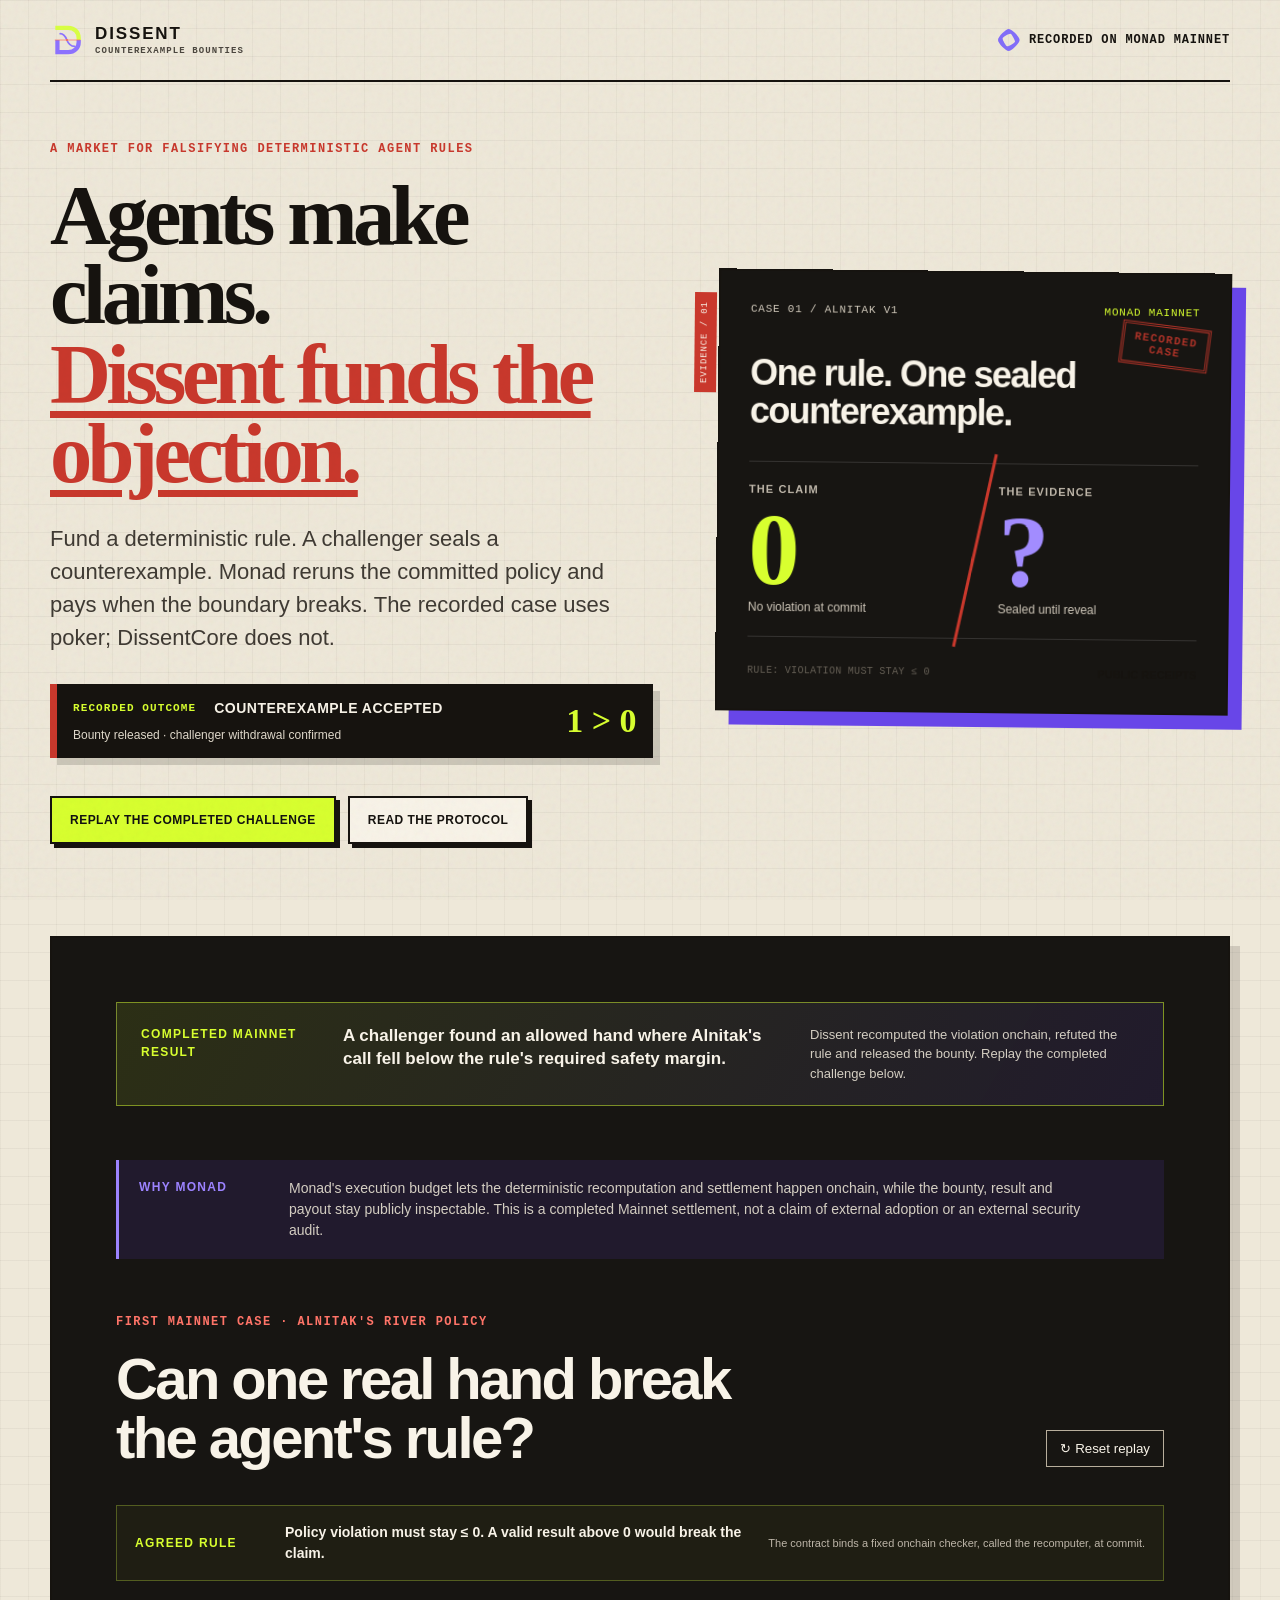
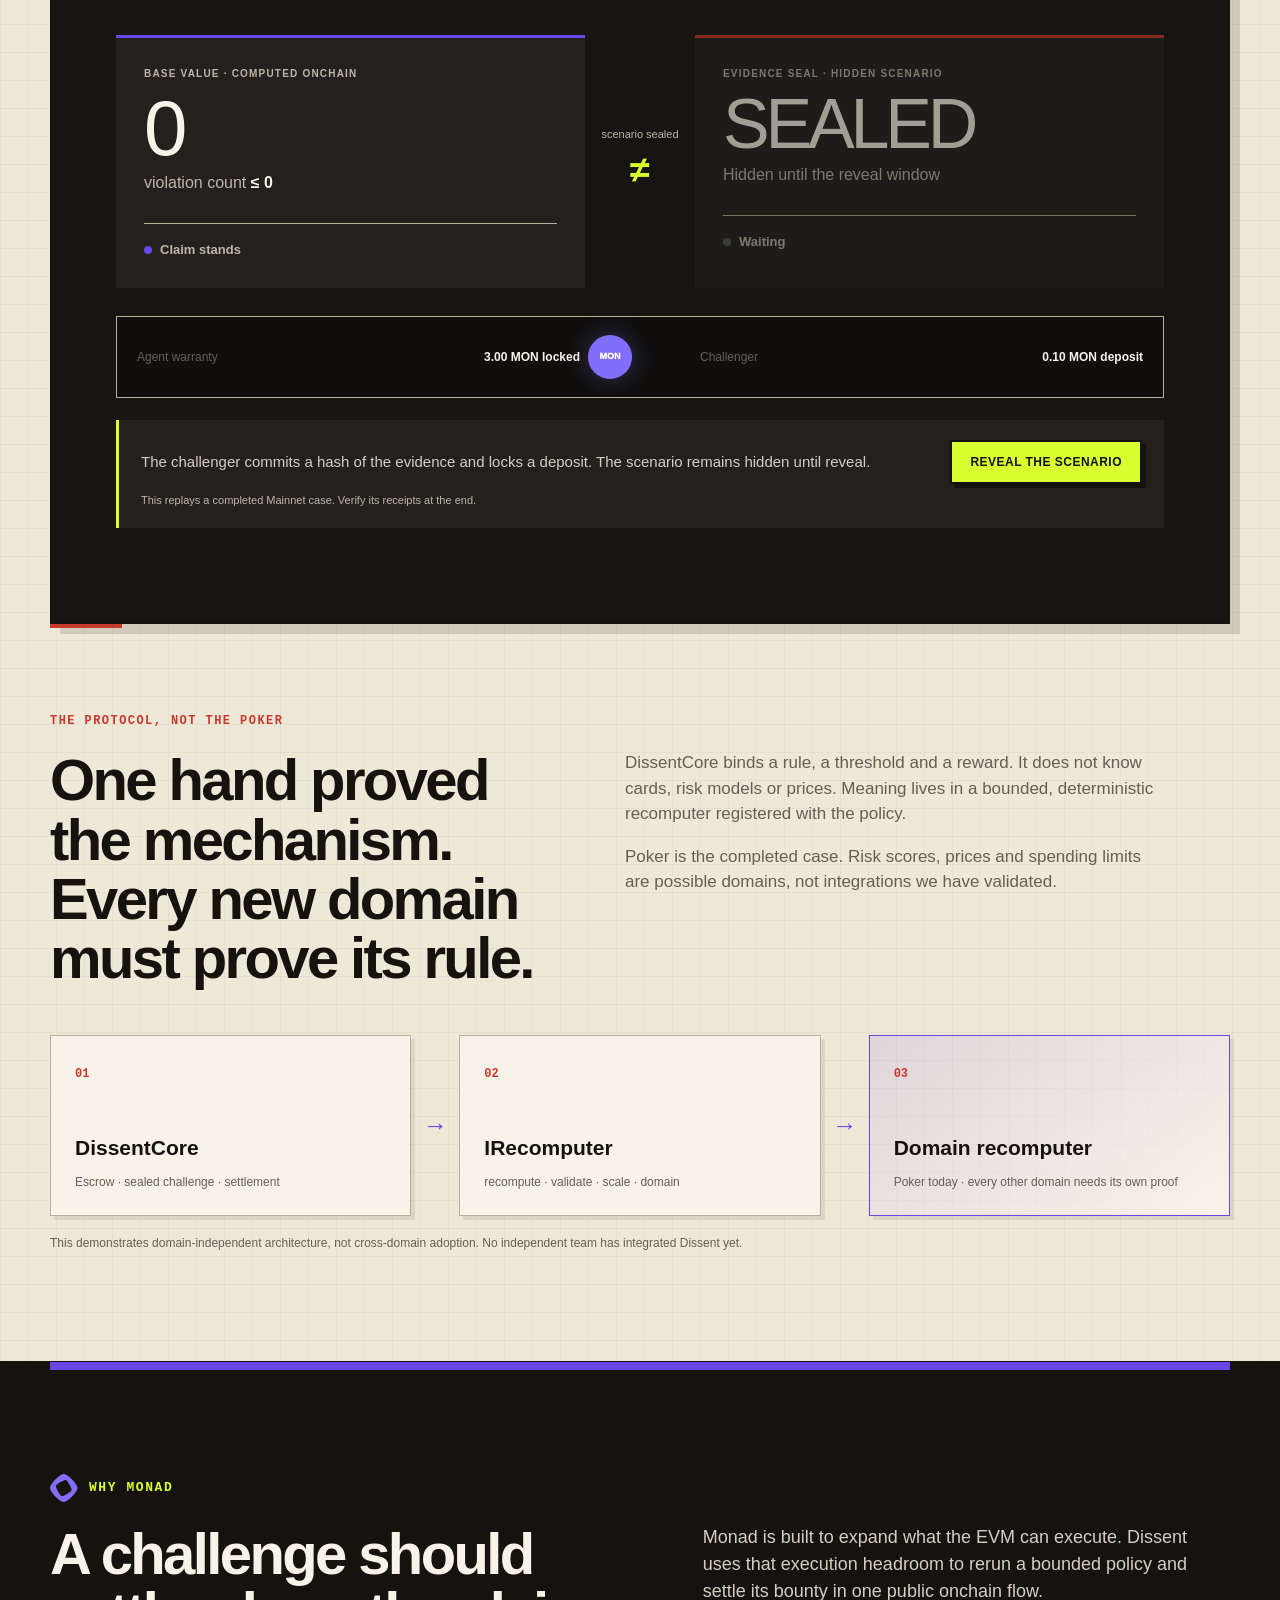
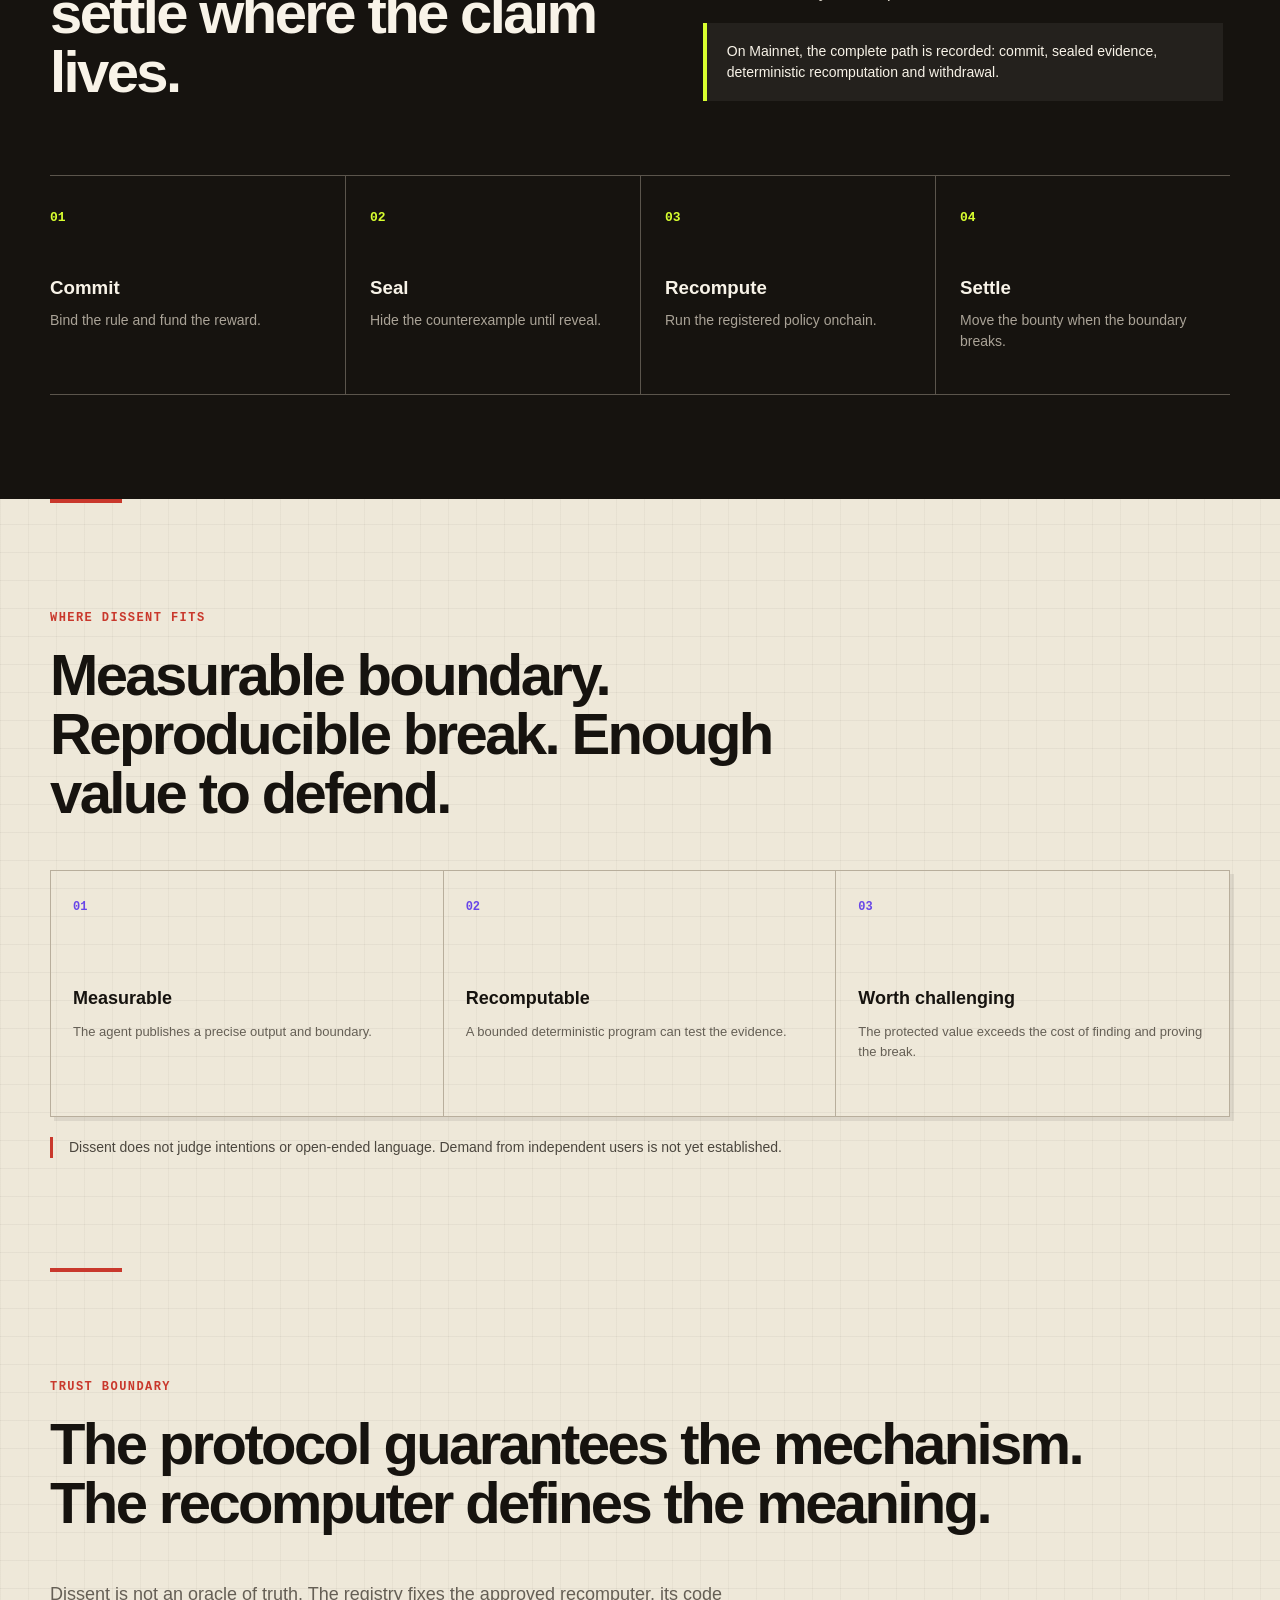
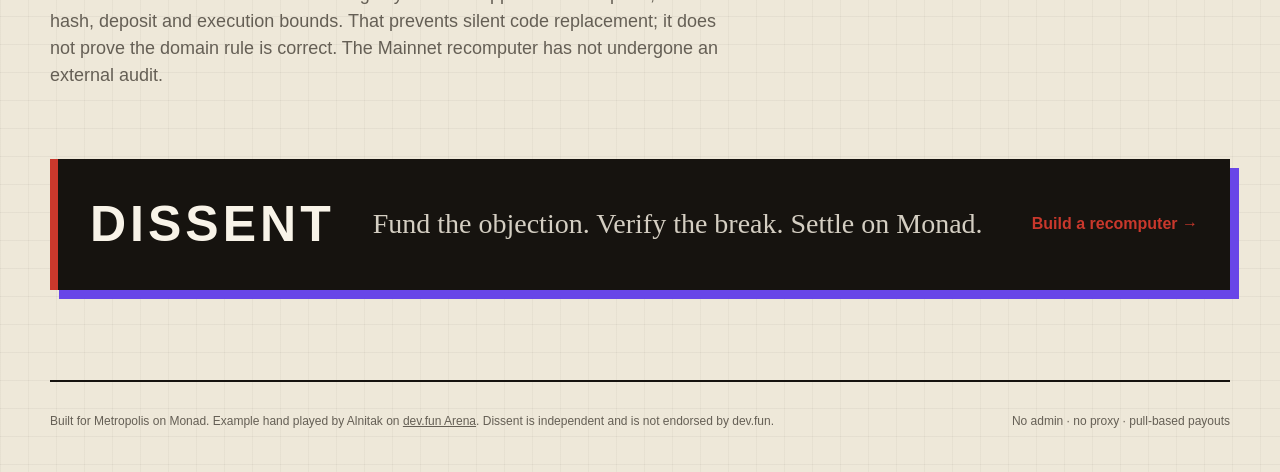
==== commit e75714b2: "Documentar y publicar el ciclo completo en Monad Mainnet" ====
--- a/web/index.html
+++ b/web/index.html
@@ -9,7 +9,7 @@
     />
     <title>Dissent — Counterexample bounties for agent policies</title>
     <link rel="icon" href="./assets/dissent-mark.svg" type="image/svg+xml" />
-    <link rel="stylesheet" href="./styles.css?v=20260927-2" />
+    <link rel="stylesheet" href="./styles.css?v=20260927-mainnet" />
   </head>
   <body>
     <div class="noise" aria-hidden="true"></div>
@@ -23,7 +23,7 @@
       </a>
       <div class="network">
         <img src="./assets/monad-mark.svg" alt="" />
-        <span>Recorded on Monad Testnet</span>
+        <span>Recorded on Monad Mainnet</span>
       </div>
     </header>
 
@@ -37,7 +37,7 @@
             Monad reruns the committed policy and pays when the boundary
             breaks. The recorded case uses poker; DissentCore does not.
           </p>
-          <div class="hero-outcome" aria-label="Recorded testnet outcome">
+          <div class="hero-outcome" aria-label="Recorded mainnet outcome">
             <span>RECORDED OUTCOME</span>
             <strong>COUNTEREXAMPLE ACCEPTED</strong>
             <b>1 &gt; 0</b>
@@ -52,7 +52,7 @@
         <aside class="hero-claim" aria-label="Preview of the Alnitak policy challenge">
           <span class="case-stamp" aria-hidden="true">RECORDED<br />CASE</span>
           <div class="claim-window-top">
-            <span>CASE 01 / ALNITAK V1</span><span>MONAD TESTNET</span>
+            <span>CASE 01 / ALNITAK V1</span><span>MONAD MAINNET</span>
           </div>
           <p class="hero-card-title">One rule. One sealed counterexample.</p>
           <div class="hero-test">
@@ -75,8 +75,8 @@
       </section>
 
       <section class="proof-shell" id="proof">
-        <div class="completed-result" aria-label="Completed testnet result">
-          <span>COMPLETED TESTNET RESULT</span>
+        <div class="completed-result" aria-label="Completed mainnet result">
+          <span>COMPLETED MAINNET RESULT</span>
           <strong>
             A challenger found an allowed hand where Alnitak's call fell below
             the rule's required safety margin.
@@ -91,13 +91,13 @@
           <p>
             Monad's execution budget lets the deterministic recomputation and
             settlement happen onchain, while the bounty, result and payout stay
-            publicly inspectable. This is a working testnet settlement, not a
-            claim of external adoption or a mainnet launch.
+            publicly inspectable. This is a completed Mainnet settlement, not
+            a claim of external adoption or an external security audit.
           </p>
         </div>
         <div class="proof-heading">
           <div>
-            <p class="eyebrow">First live case · Alnitak's river policy</p>
+            <p class="eyebrow">First Mainnet case · Alnitak's river policy</p>
             <h2>Can one real hand break the agent's rule?</h2>
           </div>
           <button id="reset-replay" class="refresh" type="button">
@@ -138,7 +138,7 @@
         <div class="replay-control">
           <p id="replay-copy">The challenger commits a hash of the evidence and locks a deposit. The scenario remains hidden until reveal.</p>
           <button id="replay-action" class="button primary" type="button">Reveal the scenario</button>
-          <small>This replays a completed testnet case. Verify its receipts at the end.</small>
+          <small>This replays a completed Mainnet case. Verify its receipts at the end.</small>
         </div>
 
         <div class="case-summary replay-summary" hidden>
@@ -148,15 +148,16 @@
             already specified by the recomputer, that call fell below the promised
             safety margin.</strong>
             The recomputer returned violation <code>1</code> against the allowed maximum
-            <code>0</code>. Dissent credited the 3.00 test MON bounty plus the returned
-            0.10 test MON deposit. The challenger then withdrew the full 3.10 test MON credit.
+            <code>0</code>. Dissent credited the 3.00 MON bounty plus the returned
+            0.10 MON deposit. The challenger then withdrew the full 3.10 MON credit.
           </p>
           <p class="case-limit">
             This tests a specific historical v1 rule, not all of Alnitak. The policy
             was developed after observing part of the history; prospective validation
-            and external audit remain pending. The four transactions cost
-            2.948191977000170577 test MON in gas; a 3.1 MON credit is not a
-            3.1 MON net profit.
+            and external audit remain pending. The four Mainnet transactions cost
+            3.138113844 MON in gas. The challenger spent 3.088395576 MON in gas,
+            received the 3.00 MON bounty and recovered its 0.10 MON deposit, so
+            this execution ended 0.088395576 MON below its starting balance.
           </p>
         </div>
 
@@ -164,7 +165,7 @@
           <div class="verdict" id="verdict" data-state="loading" aria-live="polite">
             <span class="verdict-icon" aria-hidden="true">···</span>
             <div>
-              <p class="label">Reading Monad Testnet</p>
+              <p class="label">Reading Monad Mainnet</p>
               <h3>Checking the proof directly from the chain</h3>
               <p id="verdict-detail">Four receipts, the success event, the withdrawal and the final contract state are being checked.</p>
             </div>
@@ -178,7 +179,7 @@
           </div>
 
           <details class="receipt-details">
-            <summary>Inspect all four testnet transactions</summary>
+            <summary>Inspect all four Mainnet transactions</summary>
             <p>The full sequence includes the commitment, evidence seal, successful reveal and challenger withdrawal.</p>
             <div class="timeline" id="timeline" aria-label="Challenge transaction timeline"></div>
           </details>
@@ -190,7 +191,7 @@
               <div><dt>DissentCore</dt><dd id="core-address"></dd></div>
               <div><dt>RecomputerRegistry</dt><dd id="registry-address"></dd></div>
               <div><dt>Recomputer</dt><dd id="recomputer-address"></dd></div>
-              <div><dt>RPC</dt><dd>testnet-rpc.monad.xyz</dd></div>
+              <div><dt>RPC</dt><dd>rpc.monad.xyz</dd></div>
             </dl>
           </details>
 
@@ -265,7 +266,7 @@
               bounty in one public onchain flow.
             </p>
             <p class="monad-proof">
-              On testnet, the complete path is recorded: commit, sealed
+              On Mainnet, the complete path is recorded: commit, sealed
               evidence, deterministic recomputation and withdrawal.
             </p>
           </div>
@@ -301,7 +302,7 @@
           Dissent is not an oracle of truth. The registry fixes the approved
           recomputer, its code hash, deposit and execution bounds. That prevents
           silent code replacement; it does not prove the domain rule is correct.
-          The testnet recomputer has not undergone an external audit.
+          The Mainnet recomputer has not undergone an external audit.
         </p>
         <div class="closing-lockup">
           <strong>DISSENT</strong>
@@ -320,6 +321,6 @@
       <p>No admin · no proxy · pull-based payouts</p>
     </footer>
 
-    <script src="./app.js" type="module"></script>
+    <script src="./app.js?v=20260927-mainnet" type="module"></script>
   </body>
 </html>
--- a/web/styles.css
+++ b/web/styles.css
@@ -8,6 +8,7 @@
   --line: #b8ae9c;
   --acid: #d8ff2f;
   --violet: #6846e8;
+  --monad: #836ef9;
   --red: #c9382c;
   --green: #17864c;
   --max: 1180px;
@@ -156,7 +157,7 @@
 .payout-rail > div { display: flex; justify-content: space-between; gap: 12px; font-size: 12px; }
 .payout-rail > div:last-child { text-align: right; }
 .payout-rail span { color: var(--muted); }
-.payout-token { position: relative; z-index: 1; justify-self: center; display: grid; place-items: center; width: 44px; height: 44px; border-radius: 50%; background: var(--acid); color: #111 !important; font-size: 9px; font-weight: 950; box-shadow: 0 0 24px rgba(217, 255, 67, .25); transform: translateX(-30px); transition: transform .7s cubic-bezier(.2,.8,.2,1); }
+.payout-token { position: relative; z-index: 1; justify-self: center; display: grid; place-items: center; width: 44px; height: 44px; border-radius: 50%; background: var(--monad); color: #fff !important; font-size: 9px; font-weight: 950; box-shadow: 0 0 24px rgba(131, 110, 249, .35); transform: translateX(-30px); transition: transform .7s cubic-bezier(.2,.8,.2,1); }
 .payout-rail[data-stage="resolved"] .payout-token { transform: translateX(30px); }
 .payout-rail[data-stage="resolved"] > div:first-child strong { color: var(--red); }
 .payout-rail[data-stage="resolved"] > div:last-child strong { color: var(--green); }
@@ -446,6 +447,7 @@
   .fit-grid h3 { margin-top: 34px; }
   .replay-control { grid-template-columns: 1fr; }
   .replay-control .button { width: 100%; margin-top: 8px; }
+  .case-summary .case-limit { font-size: 14px; line-height: 1.55; }
   .payout-rail { grid-template-columns: 1fr; gap: 16px; }
   .payout-token { justify-self: center; transform: rotate(90deg) translateX(-8px); }
   .payout-rail[data-stage="resolved"] .payout-token { transform: rotate(90deg) translateX(12px); }
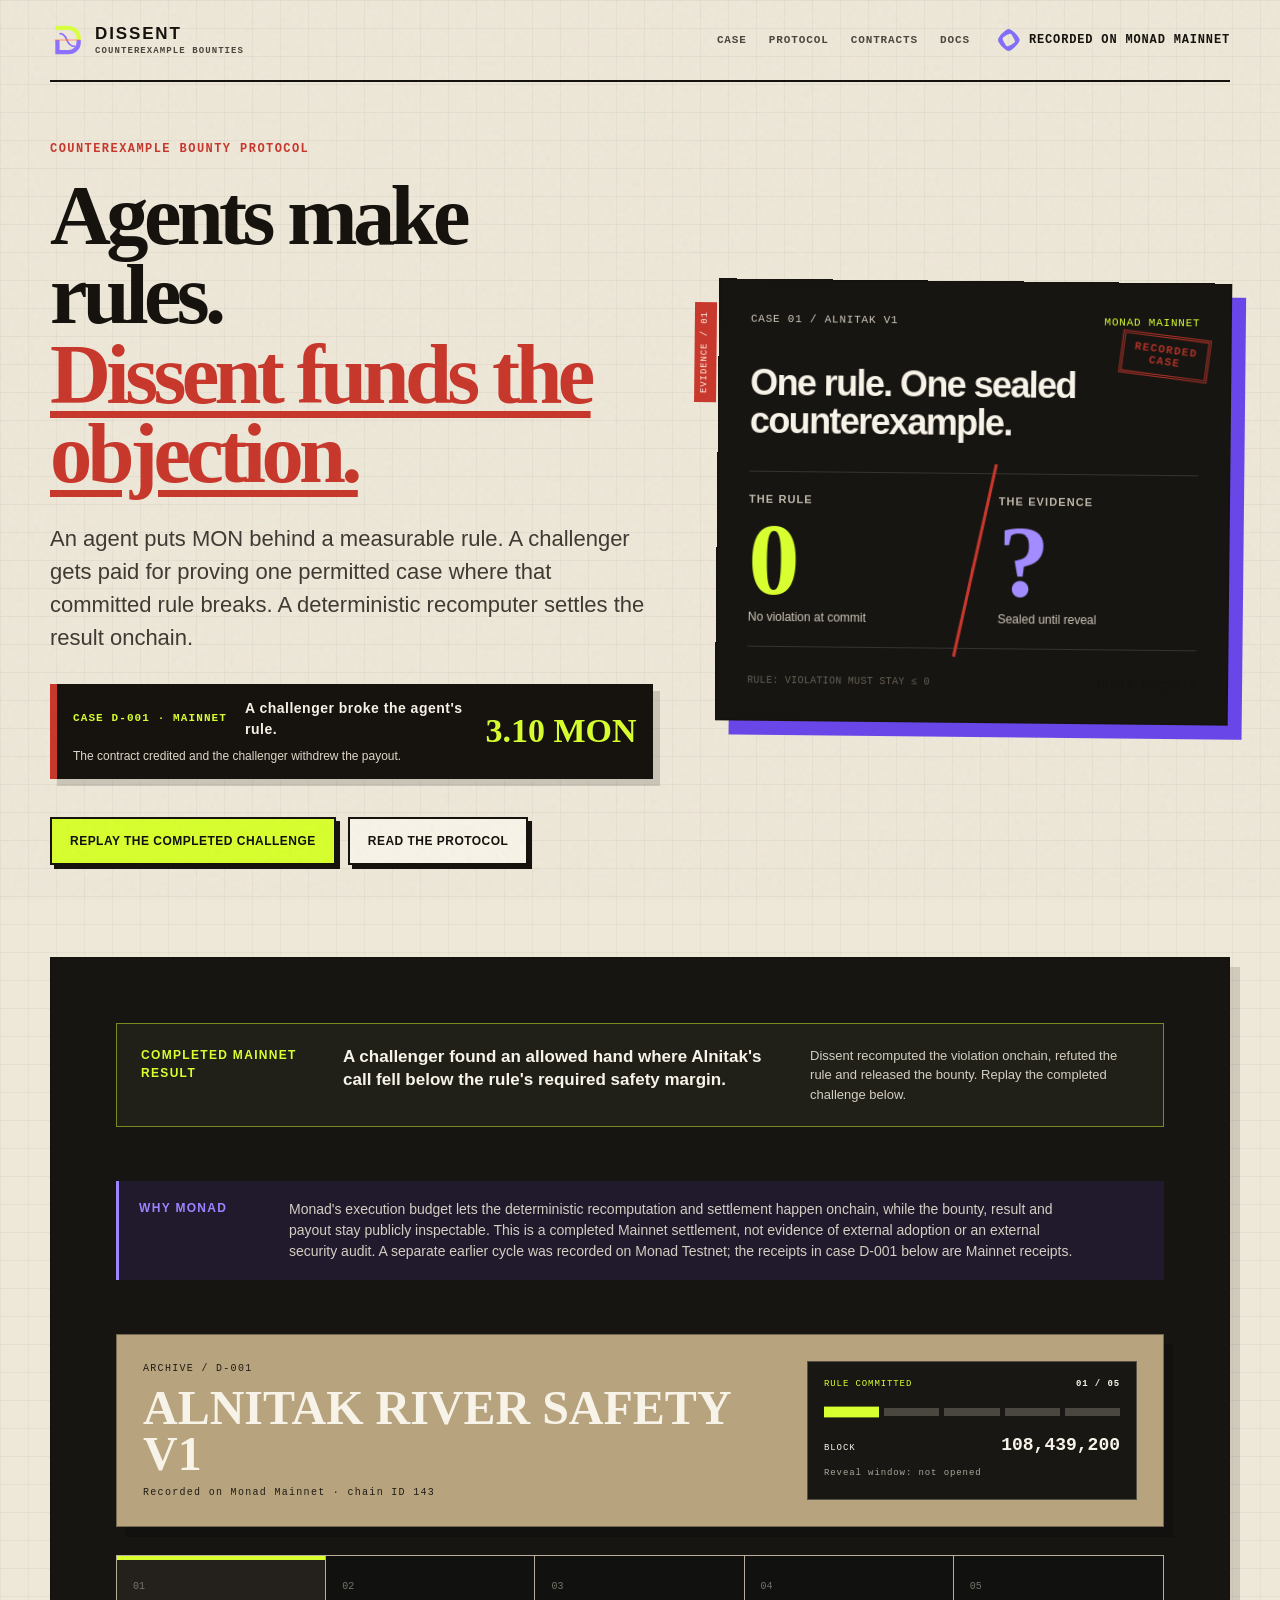
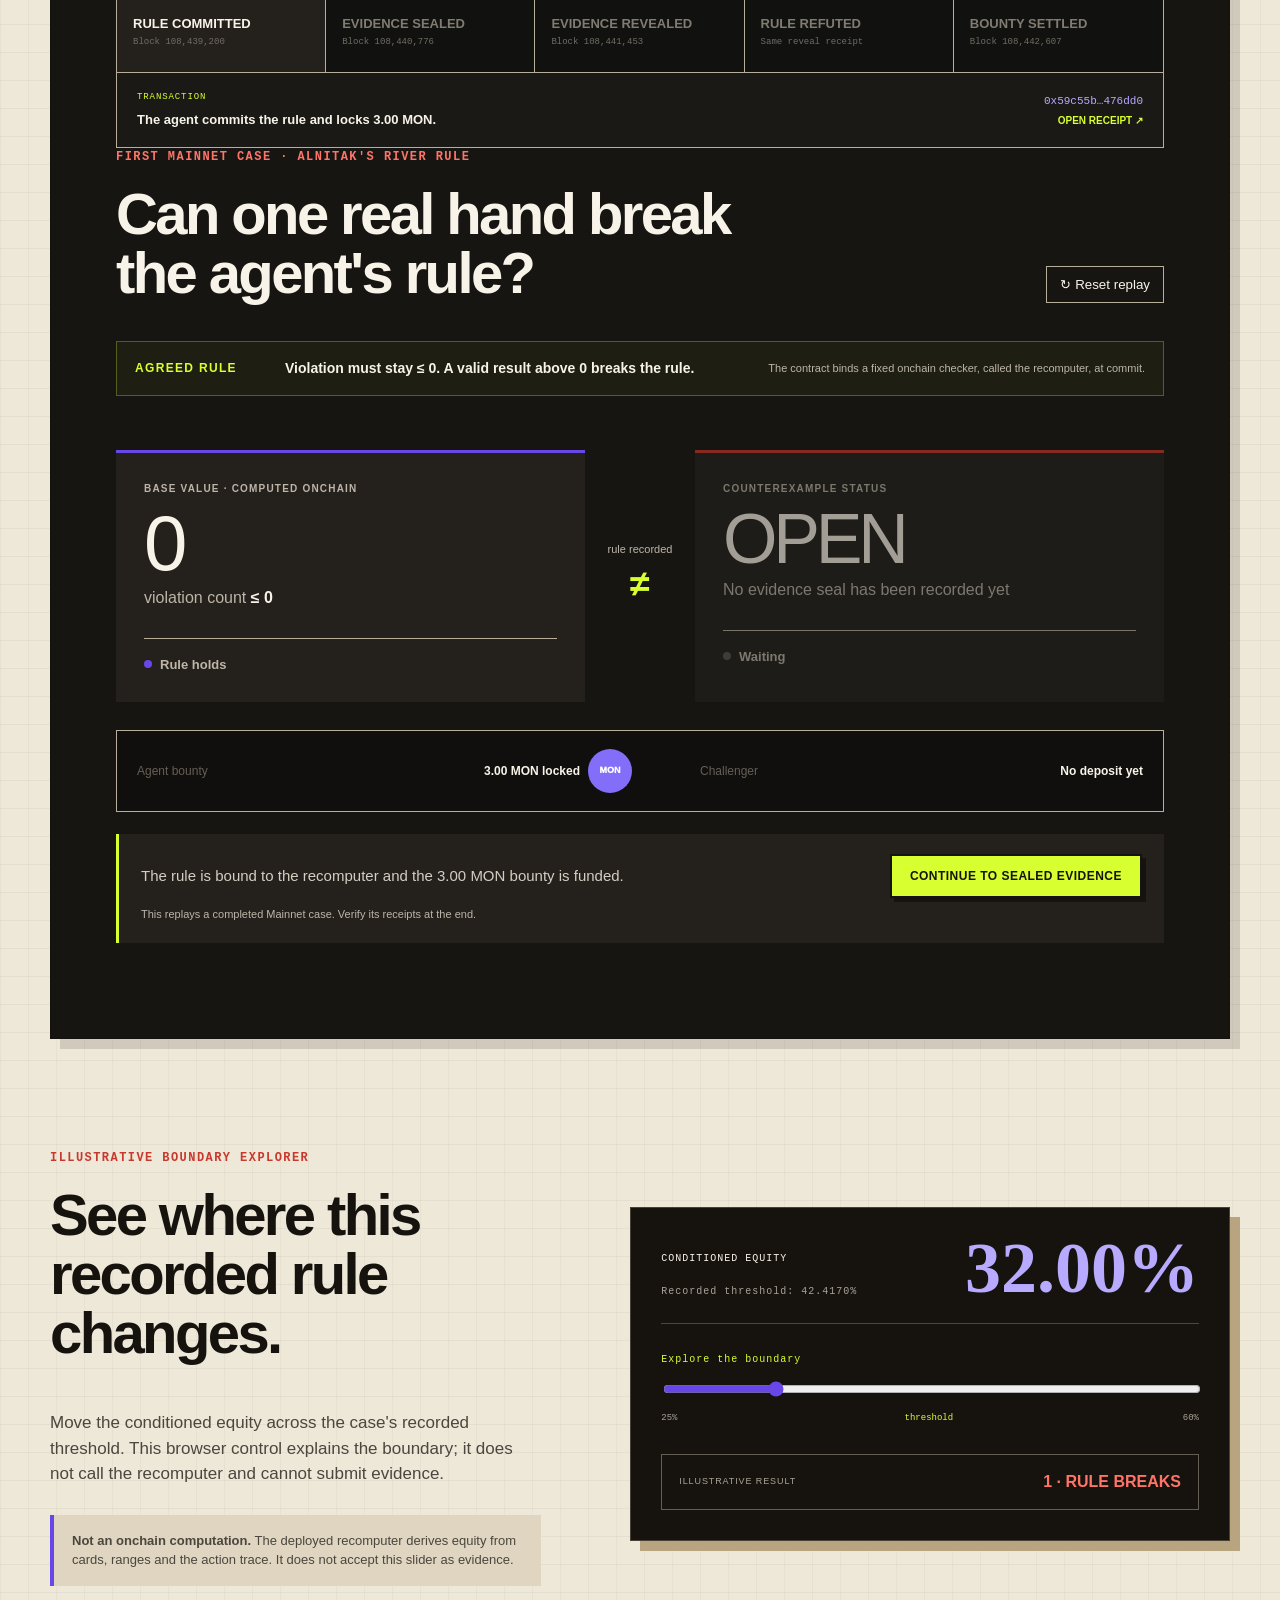
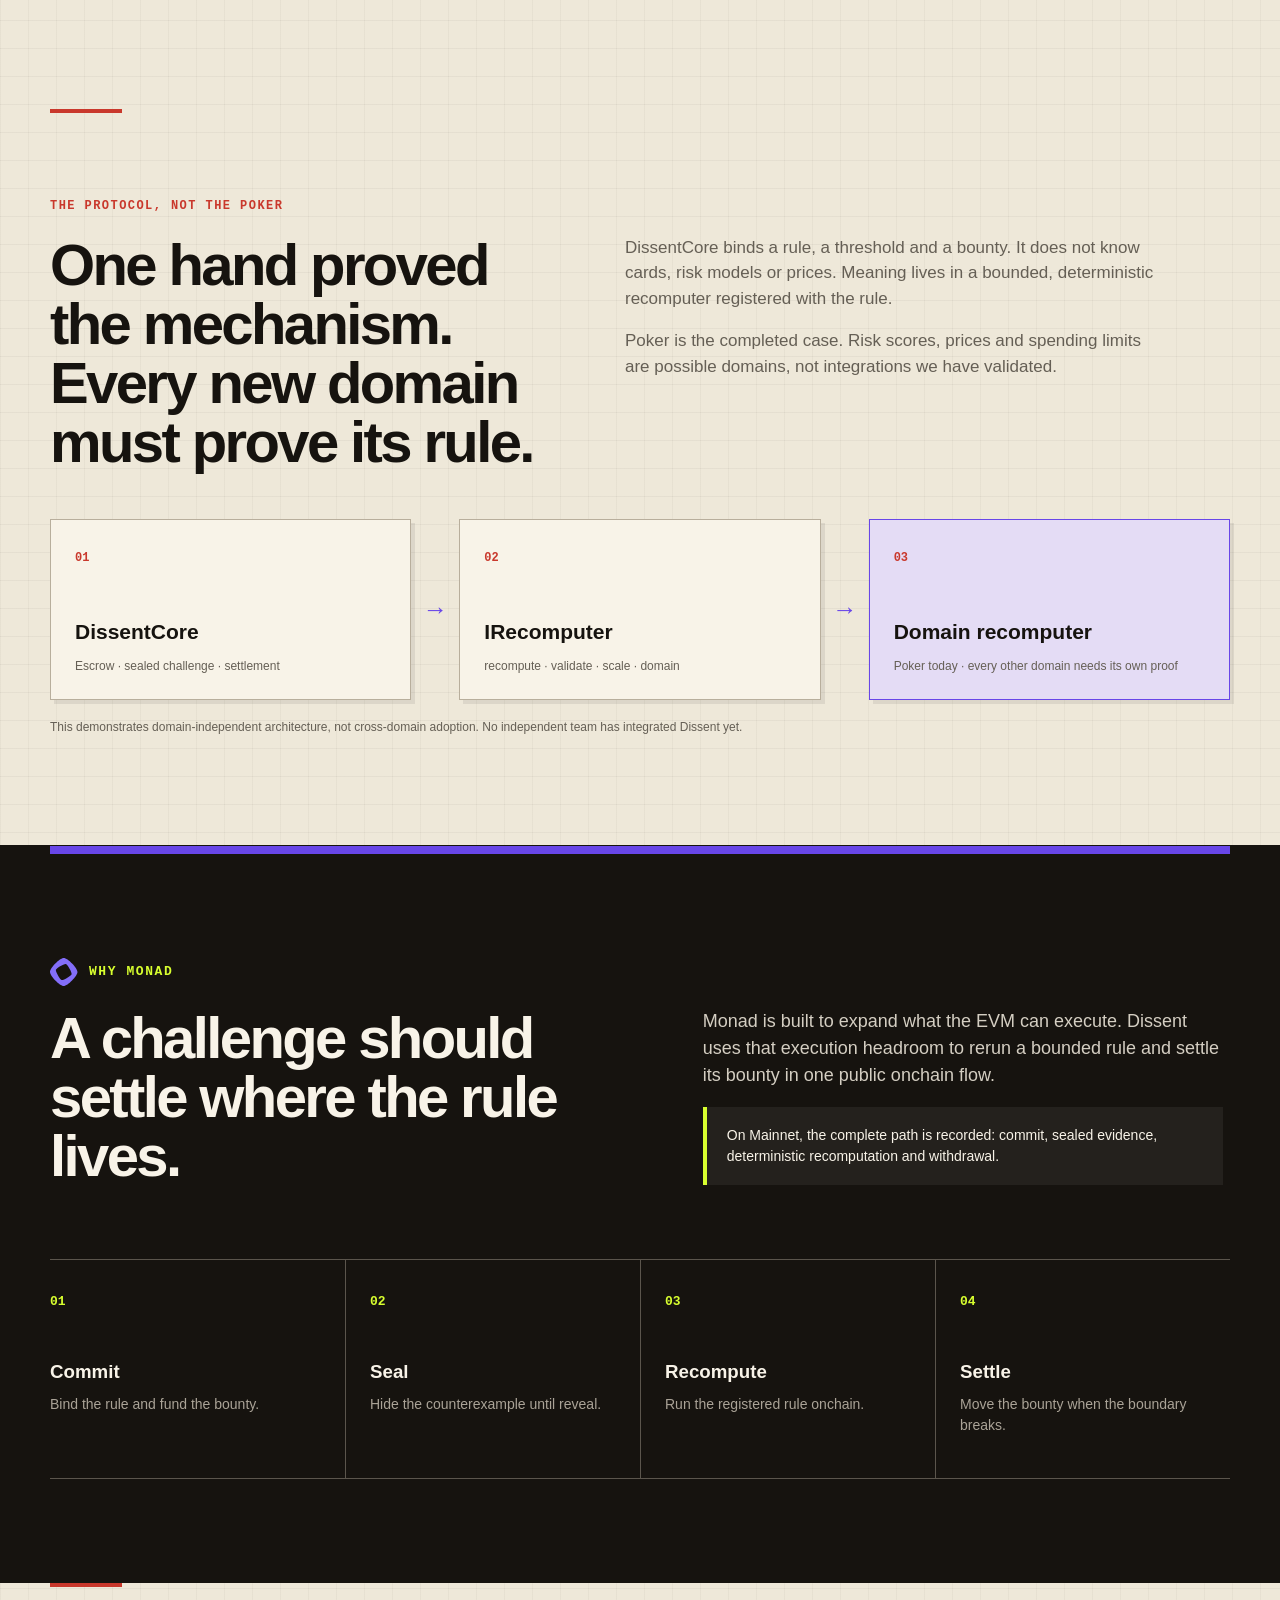
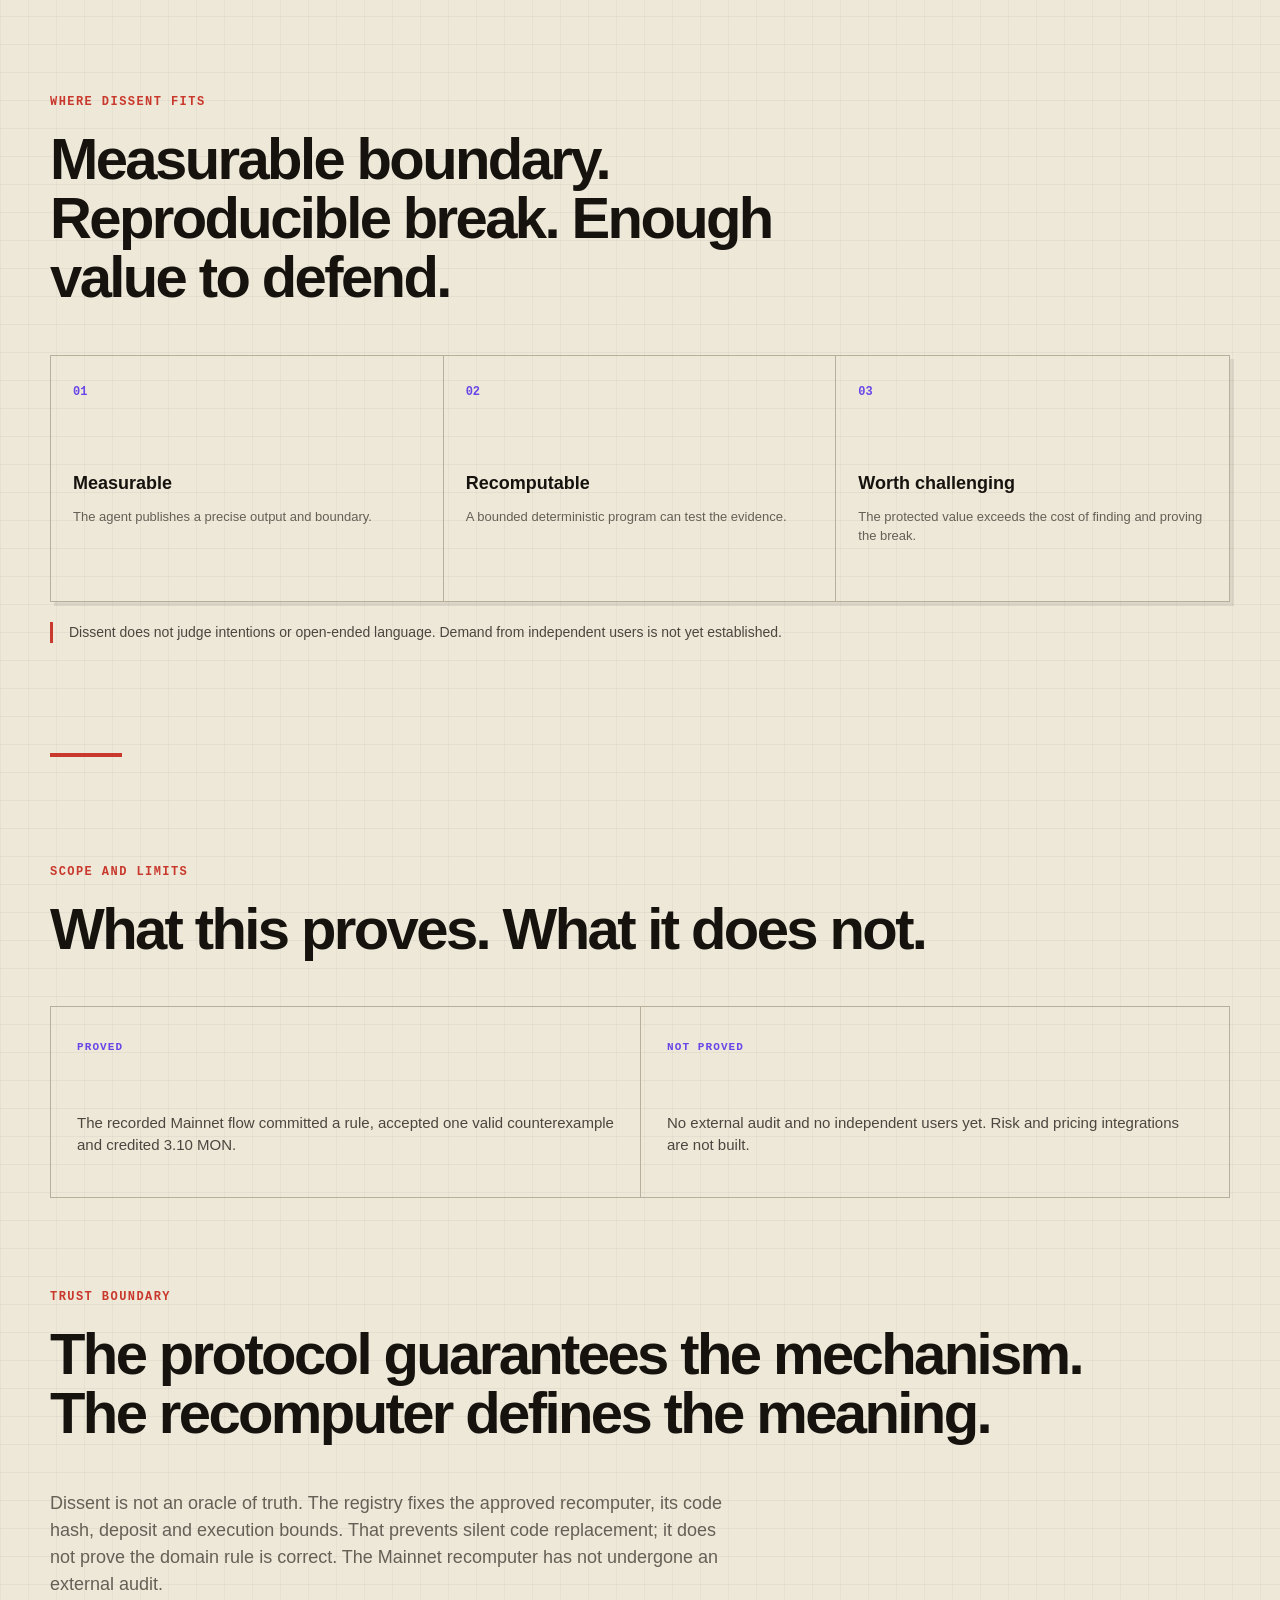
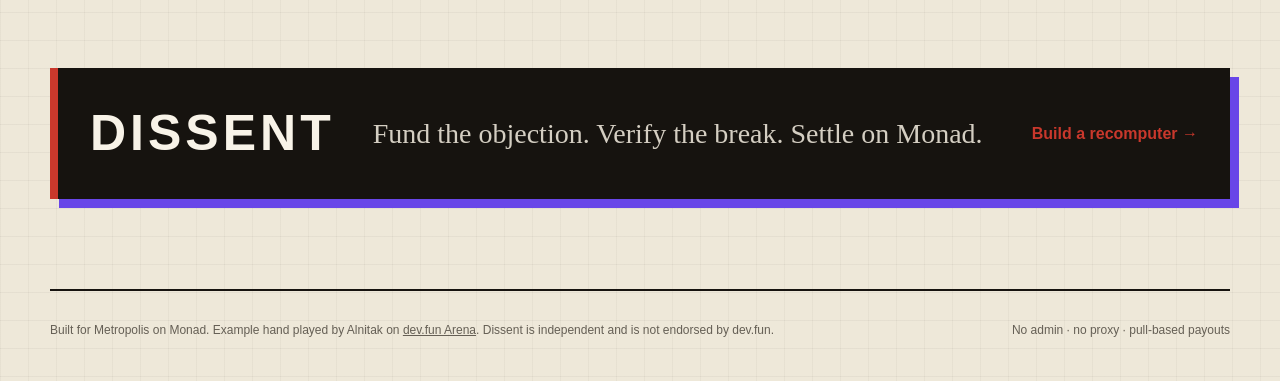
==== commit 8d81aeab: "Convertir la landing en un expediente verificable" ====
--- a/web/index.html
+++ b/web/index.html
@@ -5,9 +5,14 @@
     <meta name="viewport" content="width=device-width, initial-scale=1.0" />
     <meta
       name="description"
-      content="Dissent funds counterexample bounties for deterministic agent policies and settles valid breaks on Monad."
+      content="Dissent is a counterexample bounty protocol for deterministic agent rules, with a completed challenge and payout recorded on Monad Mainnet."
     />
-    <title>Dissent — Counterexample bounties for agent policies</title>
+    <meta property="og:title" content="Dissent — Counterexample bounties for agent rules" />
+    <meta property="og:description" content="An agent locked 3 MON behind a measurable rule. A challenger broke it, and Dissent paid 3.10 MON on Monad Mainnet." />
+    <meta property="og:type" content="website" />
+    <meta property="og:image" content="./assets/dissent-mark-1024.png" />
+    <meta name="theme-color" content="#171511" />
+    <title>Dissent — Counterexample bounties for agent rules</title>
     <link rel="icon" href="./assets/dissent-mark.svg" type="image/svg+xml" />
     <link rel="stylesheet" href="./styles.css?v=20260927-mainnet" />
   </head>
@@ -21,6 +26,12 @@
           <small>COUNTEREXAMPLE BOUNTIES</small>
         </span>
       </a>
+      <nav class="primary-nav" aria-label="Primary navigation">
+        <a href="#case">Case</a>
+        <a href="#protocol">Protocol</a>
+        <a href="#contracts">Contracts</a>
+        <a href="./docs.html#integration">Docs</a>
+      </nav>
       <div class="network">
         <img src="./assets/monad-mark.svg" alt="" />
         <span>Recorded on Monad Mainnet</span>
@@ -30,18 +41,18 @@
     <main id="top">
       <section class="hero">
         <div class="hero-copy">
-          <p class="eyebrow">A market for falsifying deterministic agent rules</p>
-          <h1>Agents make claims.<br /><em>Dissent funds the objection.</em></h1>
+          <p class="eyebrow">Counterexample bounty protocol</p>
+          <h1>Agents make rules.<br /><em>Dissent funds the objection.</em></h1>
           <p class="lede">
-            Fund a deterministic rule. A challenger seals a counterexample.
-            Monad reruns the committed policy and pays when the boundary
-            breaks. The recorded case uses poker; DissentCore does not.
+            An agent puts MON behind a measurable rule. A challenger gets paid
+            for proving one permitted case where that committed rule breaks.
+            A deterministic recomputer settles the result onchain.
           </p>
           <div class="hero-outcome" aria-label="Recorded mainnet outcome">
-            <span>RECORDED OUTCOME</span>
-            <strong>COUNTEREXAMPLE ACCEPTED</strong>
-            <b>1 &gt; 0</b>
-            <small>Bounty released · challenger withdrawal confirmed</small>
+            <span>CASE D-001 · MAINNET</span>
+            <strong>A challenger broke the agent's rule.</strong>
+            <b>3.10 MON</b>
+            <small>The contract credited and the challenger withdrew the payout.</small>
           </div>
           <div class="hero-actions">
             <a class="button primary" href="#proof" data-start-replay>Replay the completed challenge</a>
@@ -49,7 +60,7 @@
           </div>
         </div>
 
-        <aside class="hero-claim" aria-label="Preview of the Alnitak policy challenge">
+        <aside class="hero-claim" aria-label="Preview of the Alnitak rule challenge">
           <span class="case-stamp" aria-hidden="true">RECORDED<br />CASE</span>
           <div class="claim-window-top">
             <span>CASE 01 / ALNITAK V1</span><span>MONAD MAINNET</span>
@@ -57,7 +68,7 @@
           <p class="hero-card-title">One rule. One sealed counterexample.</p>
           <div class="hero-test">
             <div class="hero-test-side">
-              <span>THE CLAIM</span>
+              <span>THE RULE</span>
               <strong>0</strong>
               <small>No violation at commit</small>
             </div>
@@ -74,7 +85,8 @@
         </aside>
       </section>
 
-      <section class="proof-shell" id="proof">
+      <section class="proof-shell" id="case">
+        <div id="proof" aria-hidden="true"></div>
         <div class="completed-result" aria-label="Completed mainnet result">
           <span>COMPLETED MAINNET RESULT</span>
           <strong>
@@ -92,12 +104,58 @@
             Monad's execution budget lets the deterministic recomputation and
             settlement happen onchain, while the bounty, result and payout stay
             publicly inspectable. This is a completed Mainnet settlement, not
-            a claim of external adoption or an external security audit.
-          </p>
+            evidence of external adoption or an external security audit. A
+            separate earlier cycle was recorded on Monad Testnet; the receipts
+            in case D-001 below are Mainnet receipts.
+          </p>
+        </div>
+
+        <div class="case-file-head">
+          <div>
+            <span>ARCHIVE / D-001</span>
+            <strong>ALNITAK RIVER SAFETY V1</strong>
+            <small>Recorded on Monad Mainnet · chain ID 143</small>
+          </div>
+          <div class="reveal-instrument" aria-live="polite" aria-label="Challenge phase instrument">
+            <div class="instrument-meta"><span id="instrument-state">RULE COMMITTED</span><b id="instrument-count">01 / 05</b></div>
+            <div class="instrument-track" aria-hidden="true">
+              <i></i><i></i><i></i><i></i><i></i>
+            </div>
+            <div class="instrument-reading"><span>BLOCK</span><strong id="instrument-block">108,439,200</strong></div>
+            <small id="instrument-window">Reveal window: not opened</small>
+          </div>
+        </div>
+
+        <div class="phase-stepper" role="tablist" aria-label="Recorded challenge phases">
+          <button type="button" role="tab" aria-selected="true" aria-controls="phase-panel" id="phase-0" data-phase="0">
+            <span>01</span><strong>Rule committed</strong><small>Block 108,439,200</small>
+          </button>
+          <button type="button" role="tab" aria-selected="false" aria-controls="phase-panel" id="phase-1" data-phase="1">
+            <span>02</span><strong>Evidence sealed</strong><small>Block 108,440,776</small>
+          </button>
+          <button type="button" role="tab" aria-selected="false" aria-controls="phase-panel" id="phase-2" data-phase="2">
+            <span>03</span><strong>Evidence revealed</strong><small>Block 108,441,453</small>
+          </button>
+          <button type="button" role="tab" aria-selected="false" aria-controls="phase-panel" id="phase-3" data-phase="3">
+            <span>04</span><strong>Rule refuted</strong><small>Same reveal receipt</small>
+          </button>
+          <button type="button" role="tab" aria-selected="false" aria-controls="phase-panel" id="phase-4" data-phase="4">
+            <span>05</span><strong>Bounty settled</strong><small>Block 108,442,607</small>
+          </button>
+        </div>
+
+        <div class="phase-receipt" id="phase-panel" role="tabpanel" aria-labelledby="phase-0" tabindex="0">
+          <div>
+            <span id="phase-kind">TRANSACTION</span>
+            <strong id="phase-title">The agent commits the rule and locks 3.00 MON.</strong>
+          </div>
+          <a id="phase-link" href="https://monadvision.com/tx/0x59c55bd184635cae41d2f00a56b90b5f5da07e12edef60f2642d727f0c476dd0" target="_blank" rel="noreferrer">
+            <code id="phase-hash">0x59c55b…476dd0</code><span>Open receipt ↗</span>
+          </a>
         </div>
         <div class="proof-heading">
           <div>
-            <p class="eyebrow">First Mainnet case · Alnitak's river policy</p>
+            <p class="eyebrow">First Mainnet case · Alnitak's river rule</p>
             <h2>Can one real hand break the agent's rule?</h2>
           </div>
           <button id="reset-replay" class="refresh" type="button">
@@ -107,16 +165,16 @@
 
         <div class="agreed-rule">
           <span>AGREED RULE</span>
-          <strong>Policy violation must stay ≤ 0. A valid result above 0 would break the claim.</strong>
+          <strong>Violation must stay ≤ 0. A valid result above 0 breaks the rule.</strong>
           <small>The contract binds a fixed onchain checker, called the recomputer, at commit.</small>
         </div>
 
-        <div class="claim-grid replay" id="replay" data-stage="claim">
+        <div class="claim-grid replay" id="replay" data-phase="0">
           <article class="claim-card">
             <p class="label">Base value · computed onchain</p>
             <p class="metric">0</p>
             <p class="comparison">violation count <strong>≤ 0</strong></p>
-            <div class="claim-result agent-result"><span></span><b id="agent-result">Claim stands</b></div>
+            <div class="claim-result agent-result"><span></span><b id="agent-result">Rule holds</b></div>
           </article>
 
           <div class="versus" aria-hidden="true"><span id="versus-copy">scenario sealed</span><b>≠</b></div>
@@ -129,15 +187,15 @@
           </article>
         </div>
 
-        <div class="payout-rail" id="payout-rail" data-stage="claim" aria-label="Economic settlement">
-          <div><span>Agent warranty</span><strong id="agent-funds">3.00 MON locked</strong></div>
+        <div class="payout-rail" id="payout-rail" data-phase="0" aria-label="Economic settlement">
+          <div><span>Agent bounty</span><strong id="agent-funds">3.00 MON locked</strong></div>
           <span class="payout-token" aria-hidden="true">MON</span>
           <div><span>Challenger</span><strong id="challenger-funds">0.10 MON deposit</strong></div>
         </div>
 
         <div class="replay-control">
           <p id="replay-copy">The challenger commits a hash of the evidence and locks a deposit. The scenario remains hidden until reveal.</p>
-          <button id="replay-action" class="button primary" type="button">Reveal the scenario</button>
+          <button id="replay-action" class="button primary" type="button">Continue to sealed evidence</button>
           <small>This replays a completed Mainnet case. Verify its receipts at the end.</small>
         </div>
 
@@ -147,12 +205,11 @@
             <strong>Alnitak's old rule said call. Under the stronger opponent model
             already specified by the recomputer, that call fell below the promised
             safety margin.</strong>
-            The recomputer returned violation <code>1</code> against the allowed maximum
-            <code>0</code>. Dissent credited the 3.00 MON bounty plus the returned
+            The recomputer returned violation 1 against the allowed maximum 0. Dissent credited the 3.00 MON bounty plus the returned
             0.10 MON deposit. The challenger then withdrew the full 3.10 MON credit.
           </p>
           <p class="case-limit">
-            This tests a specific historical v1 rule, not all of Alnitak. The policy
+            This tests a specific historical v1 rule, not all of Alnitak. The rule
             was developed after observing part of the history; prospective validation
             and external audit remain pending. The four Mainnet transactions cost
             3.138113844 MON in gas. The challenger spent 3.088395576 MON in gas,
@@ -167,7 +224,7 @@
             <div>
               <p class="label">Reading Monad Mainnet</p>
               <h3>Checking the proof directly from the chain</h3>
-              <p id="verdict-detail">Four receipts, the success event, the withdrawal and the final contract state are being checked.</p>
+              <p id="verdict-detail">Four receipts, the ChallengeSucceeded event, the challenger withdrawal and the final contract state are being checked.</p>
             </div>
           </div>
 
@@ -178,19 +235,19 @@
             </button>
           </div>
 
-          <details class="receipt-details">
-            <summary>Inspect all four Mainnet transactions</summary>
-            <p>The full sequence includes the commitment, evidence seal, successful reveal and challenger withdrawal.</p>
+          <details class="receipt-details" id="contracts">
+            <summary>Inspect the complete Mainnet record</summary>
+            <p>Five narrative phases map to four transactions: evidence revealed and rule refuted share the successful reveal receipt.</p>
             <div class="timeline" id="timeline" aria-label="Challenge transaction timeline"></div>
           </details>
 
           <details class="technical">
             <summary>Show commitment and contract details</summary>
             <dl>
-              <div><dt>Commitment</dt><dd id="commitment-id"></dd></div>
-              <div><dt>DissentCore</dt><dd id="core-address"></dd></div>
-              <div><dt>RecomputerRegistry</dt><dd id="registry-address"></dd></div>
-              <div><dt>Recomputer</dt><dd id="recomputer-address"></dd></div>
+              <div><dt>Commitment</dt><dd><code id="commitment-id"></code><button type="button" class="copy-value" data-copy-target="commitment-id">Copy</button></dd></div>
+              <div><dt>DissentCore</dt><dd><a id="core-link" target="_blank" rel="noreferrer"><code id="core-address"></code></a><button type="button" class="copy-value" data-copy-target="core-address">Copy</button></dd></div>
+              <div><dt>Registry</dt><dd><a id="registry-link" target="_blank" rel="noreferrer"><code id="registry-address"></code></a><button type="button" class="copy-value" data-copy-target="registry-address">Copy</button></dd></div>
+              <div><dt>Recomputer</dt><dd><a id="recomputer-link" target="_blank" rel="noreferrer"><code id="recomputer-address"></code></a><button type="button" class="copy-value" data-copy-target="recomputer-address">Copy</button></dd></div>
               <div><dt>RPC</dt><dd>rpc.monad.xyz</dd></div>
             </dl>
           </details>
@@ -198,12 +255,12 @@
           <details class="technical explainer">
             <summary>Why did the rule go from 0 to 1?</summary>
             <p>
-              Zero means the initial policy input contains no counterexample; it is
-              not a probability or a claim that the agent is universally safe. For
+              Zero means the initial rule input contains no counterexample; it is
+              not a probability or proof that the agent is universally safe. For
               this historical hand, the exact old-model equity was 56.8942%, above
               the required 42.4170%, so the old gate would allow the call. Under the
-              pressure model specified by this adapter, exact equity was 32.0046%:
-              below that same required margin. The adapter therefore returns 1.
+              pressure model specified by this recomputer, exact equity was 32.0046%:
+              below that same required margin. The recomputer therefore returns 1.
               These are model-based numbers, not proof of the opponent's actual cards.
               No LLM judges the submitted evidence.
             </p>
@@ -211,15 +268,41 @@
         </div>
       </section>
 
-      <section class="portability" aria-labelledby="portability-title">
+      <section class="challenger-lab" aria-labelledby="challenger-title">
+        <div class="lab-copy">
+          <p class="eyebrow">Illustrative boundary explorer</p>
+          <h2 id="challenger-title">See where this recorded rule changes.</h2>
+          <p>
+            Move the conditioned equity across the case's recorded threshold.
+            This browser control explains the boundary; it does not call the
+            recomputer and cannot submit evidence.
+          </p>
+          <p class="lab-warning"><strong>Not an onchain computation.</strong> The deployed recomputer derives equity from cards, ranges and the action trace. It does not accept this slider as evidence.</p>
+        </div>
+        <div class="lab-panel">
+          <div class="lab-readout">
+            <span>CONDITIONED EQUITY</span>
+            <strong><output id="equity-output" for="equity-control">32.00%</output></strong>
+            <small>Recorded threshold: 42.4170%</small>
+          </div>
+          <label for="equity-control">Explore the boundary</label>
+          <input id="equity-control" type="range" min="25" max="60" step="0.01" value="32.0046" />
+          <div class="lab-scale"><span>25%</span><b aria-hidden="true">threshold</b><span>60%</span></div>
+          <div class="lab-verdict" id="lab-verdict" data-result="1" aria-live="polite">
+            <span>ILLUSTRATIVE RESULT</span><strong>1 · RULE BREAKS</strong>
+          </div>
+        </div>
+      </section>
+
+      <section class="portability" id="protocol" aria-labelledby="portability-title">
         <div class="portability-intro">
           <p class="eyebrow">The protocol, not the poker</p>
           <h2 id="portability-title">One hand proved the mechanism.<br />Every new domain must prove its rule.</h2>
           <div>
             <p>
-              DissentCore binds a rule, a threshold and a reward. It does not
+              DissentCore binds a rule, a threshold and a bounty. It does not
               know cards, risk models or prices. Meaning lives in a bounded,
-              deterministic recomputer registered with the policy.
+              deterministic recomputer registered with the rule.
             </p>
             <p>
               Poker is the completed case. Risk scores, prices and spending
@@ -258,11 +341,11 @@
           <span>Why Monad</span>
         </div>
         <div class="monad-thesis-grid">
-          <h2 id="monad-title">A challenge should settle where the claim lives.</h2>
+          <h2 id="monad-title">A challenge should settle where the rule lives.</h2>
           <div>
             <p>
               Monad is built to expand what the EVM can execute. Dissent uses
-              that execution headroom to rerun a bounded policy and settle its
+              that execution headroom to rerun a bounded rule and settle its
               bounty in one public onchain flow.
             </p>
             <p class="monad-proof">
@@ -272,9 +355,9 @@
           </div>
         </div>
         <div class="steps" aria-label="Dissent challenge flow">
-          <article><span>01</span><h3>Commit</h3><p>Bind the rule and fund the reward.</p></article>
+          <article><span>01</span><h3>Commit</h3><p>Bind the rule and fund the bounty.</p></article>
           <article><span>02</span><h3>Seal</h3><p>Hide the counterexample until reveal.</p></article>
-          <article><span>03</span><h3>Recompute</h3><p>Run the registered policy onchain.</p></article>
+          <article><span>03</span><h3>Recompute</h3><p>Run the registered rule onchain.</p></article>
           <article><span>04</span><h3>Settle</h3><p>Move the bounty when the boundary breaks.</p></article>
         </div>
       </section>
@@ -295,8 +378,14 @@
         </p>
       </section>
 
-      <section class="boundary">
-        <p class="eyebrow">Trust boundary</p>
+      <section class="boundary" aria-labelledby="limits-title">
+        <p class="eyebrow">Scope and limits</p>
+        <h2 id="limits-title">What this proves. What it does not.</h2>
+        <div class="limits-grid">
+          <article><span>PROVED</span><p>The recorded Mainnet flow committed a rule, accepted one valid counterexample and credited 3.10 MON.</p></article>
+          <article><span>NOT PROVED</span><p>No external audit and no independent users yet. Risk and pricing integrations are not built.</p></article>
+        </div>
+        <p class="eyebrow boundary-kicker">Trust boundary</p>
         <h2>The protocol guarantees the mechanism.<br />The recomputer defines the meaning.</h2>
         <p>
           Dissent is not an oracle of truth. The registry fixes the approved
--- a/web/styles.css
+++ b/web/styles.css
@@ -57,6 +57,10 @@
 }
 .network { color: var(--ink); font-family: ui-monospace, monospace; font-size: 12px; font-weight: 800; text-transform: uppercase; letter-spacing: .07em; display: flex; align-items: center; gap: 9px; }
 .network img { width: 22px; height: 22px; }
+.primary-nav { display: flex; align-items: center; gap: 22px; margin-left: auto; margin-right: 28px; }
+.primary-nav a { position: relative; padding: 7px 0; color: #4b463e; font-family: ui-monospace, monospace; font-size: 11px; font-weight: 850; letter-spacing: .08em; text-decoration: none; text-transform: uppercase; }
+.primary-nav a::after { content: ""; position: absolute; left: 0; right: 0; bottom: 0; height: 2px; background: var(--violet); transform: scaleX(0); transform-origin: left; transition: transform .18s ease; }
+.primary-nav a:hover::after, .primary-nav a:focus-visible::after { transform: scaleX(1); }
 
 .hero { padding: 58px 0 92px; display: grid; grid-template-columns: minmax(0, 1.08fr) minmax(340px, .92fr); gap: clamp(34px, 5vw, 80px); align-items: center; }
 .hero-copy { min-width: 0; }
@@ -97,7 +101,39 @@
 .chain-role { display: grid; grid-template-columns: 130px 1fr; gap: 20px; align-items: start; margin-bottom: 54px; padding: 18px 20px; border-left: 3px solid var(--violet); background: rgba(141, 114, 255, .07); }
 .chain-role span { color: #aa97ff; font-size: 12px; font-weight: 900; letter-spacing: .11em; }
 .chain-role p { max-width: 800px; margin: 0; color: #d2d1c9; font-size: 14px; }
-.completed-result { display: grid; grid-template-columns: 180px minmax(0, 1.15fr) minmax(0, .85fr); gap: 22px; align-items: start; margin-bottom: 54px; padding: 22px 24px; border: 1px solid rgba(217, 255, 67, .4); background: linear-gradient(120deg, rgba(217, 255, 67, .1), rgba(141, 114, 255, .07)); }
+.completed-result { display: grid; grid-template-columns: 180px minmax(0, 1.15fr) minmax(0, .85fr); gap: 22px; align-items: start; margin-bottom: 54px; padding: 22px 24px; border: 1px solid rgba(217, 255, 67, .4); background: #202019; }
+
+.case-file-head { display: grid; grid-template-columns: minmax(0, 1fr) 330px; gap: 36px; align-items: stretch; margin: 0 0 18px; padding: 26px; color: #201c16; background: #b7a47e; border: 1px solid #77694f; box-shadow: 9px 10px 0 rgba(0,0,0,.18); }
+.case-file-head > div:first-child { display: grid; align-content: center; gap: 9px; }
+.case-file-head > div:first-child span, .case-file-head > div:first-child small { font-family: ui-monospace, monospace; font-size: 10px; letter-spacing: .13em; }
+.case-file-head > div:first-child strong { font-family: Georgia, "Times New Roman", serif; font-size: clamp(28px, 4vw, 48px); line-height: .95; }
+.reveal-instrument { padding: 16px; color: var(--paper); background: #181713; border: 1px solid #565047; }
+.instrument-meta, .instrument-reading { display: flex; justify-content: space-between; gap: 14px; align-items: baseline; }
+.instrument-meta span, .instrument-meta b, .instrument-reading span, .reveal-instrument > small { font-family: ui-monospace, monospace; font-size: 9px; letter-spacing: .1em; }
+.instrument-meta span { color: var(--acid); }
+.instrument-track { display: grid; grid-template-columns: repeat(5, 1fr); gap: 5px; margin: 16px 0; }
+.instrument-track i { height: 8px; background: #4a4740; transition: transform .18s ease; transform-origin: left; }
+.instrument-track i.filled { background: var(--acid); transform: scaleY(1.35); }
+.instrument-reading strong { color: #fff; font-family: ui-monospace, monospace; font-size: 18px; }
+.reveal-instrument > small { display: block; margin-top: 8px; color: #aca69b; }
+
+.phase-stepper { display: grid; grid-template-columns: repeat(5, 1fr); margin-top: 28px; border: 1px solid var(--line); background: #11120f; }
+.phase-stepper button { min-width: 0; min-height: 116px; padding: 16px; border: 0; border-right: 1px solid var(--line); color: #817c72; background: transparent; text-align: left; cursor: pointer; }
+.phase-stepper button:last-child { border-right: 0; }
+.phase-stepper button span, .phase-stepper button strong, .phase-stepper button small { display: block; }
+.phase-stepper button span { margin-bottom: 24px; color: #767168; font-family: ui-monospace, monospace; font-size: 10px; }
+.phase-stepper button strong { color: inherit; font-size: 13px; text-transform: uppercase; }
+.phase-stepper button small { margin-top: 6px; color: #716c63; font-family: ui-monospace, monospace; font-size: 9px; }
+.phase-stepper button.active { color: var(--paper); background: #24211d; box-shadow: inset 0 4px 0 var(--acid); }
+.phase-stepper button.complete { color: #bbb4a8; }
+.phase-stepper button.complete span { color: var(--acid); }
+.phase-receipt { display: grid; grid-template-columns: 1fr auto; gap: 20px; align-items: center; padding: 18px 20px; border: 1px solid var(--line); border-top: 0; background: #1b1916; }
+.phase-receipt > div { display: grid; gap: 5px; }
+.phase-receipt > div span { color: var(--acid); font-family: ui-monospace, monospace; font-size: 9px; letter-spacing: .1em; }
+.phase-receipt > div strong { color: var(--paper); font-size: 13px; }
+.phase-receipt a { display: grid; justify-items: end; gap: 4px; color: var(--paper); text-decoration: none; }
+.phase-receipt code { color: #b8aaff; font-size: 11px; }
+.phase-receipt a span { color: var(--acid); font-size: 10px; font-weight: 800; text-transform: uppercase; }
 .completed-result span { color: var(--acid); font-size: 12px; font-weight: 900; letter-spacing: .11em; }
 .completed-result strong { color: var(--ink); font-size: 17px; line-height: 1.35; }
 .completed-result p { margin: 0; color: #d2d1c9; font-size: 13px; }
@@ -143,24 +179,24 @@
 .challenger-result span { background: #555; }
 .versus { display: flex; flex-direction: column; align-items: center; justify-content: center; color: var(--muted); font-size: 11px; }
 .versus b { color: var(--acid); font-size: 36px; }
-.stage-value { font-size: clamp(34px, 6vw, 70px); transition: color .3s ease, transform .3s ease; }
-.replay[data-stage="claim"] .challenged { opacity: .62; }
-.replay[data-stage="evidence"] .stage-value { color: var(--red); font-family: ui-monospace, monospace; font-size: clamp(30px, 4.5vw, 56px); letter-spacing: -.04em; }
-.replay[data-stage="evidence"] .challenger-result span { background: var(--acid); box-shadow: 0 0 12px rgba(217, 255, 67, .4); }
-.replay[data-stage="resolved"] .agent-result { color: var(--red); }
-.replay[data-stage="resolved"] .agent-result span { background: var(--red); }
-.replay[data-stage="resolved"] .stage-value { color: var(--red); transform: scale(1.04); transform-origin: left; }
-.replay[data-stage="resolved"] .challenger-result { color: var(--ink); font-weight: 800; }
-.replay[data-stage="resolved"] .challenger-result span { background: var(--red); box-shadow: 0 0 12px rgba(255, 107, 86, .45); }
+.stage-value { font-size: clamp(34px, 6vw, 70px); transition: transform .3s ease; }
+.replay[data-phase="0"] .challenged, .replay[data-phase="1"] .challenged { opacity: .62; }
+.replay[data-phase="2"] .stage-value { color: #ff7468; font-family: ui-monospace, monospace; font-size: clamp(30px, 4.5vw, 56px); letter-spacing: -.04em; }
+.replay[data-phase="2"] .challenger-result span { background: var(--acid); }
+.replay[data-phase="3"] .agent-result, .replay[data-phase="4"] .agent-result { color: #ff7468; }
+.replay[data-phase="3"] .agent-result span, .replay[data-phase="4"] .agent-result span { background: #ff7468; }
+.replay[data-phase="3"] .stage-value, .replay[data-phase="4"] .stage-value { color: #ff7468; transform: scale(1.03); transform-origin: left; }
+.replay[data-phase="3"] .challenger-result, .replay[data-phase="4"] .challenger-result { color: var(--paper); font-weight: 800; }
+.replay[data-phase="3"] .challenger-result span, .replay[data-phase="4"] .challenger-result span { background: #ff7468; }
 
 .payout-rail { position: relative; display: grid; grid-template-columns: 1fr 120px 1fr; align-items: center; margin: 0 0 22px; padding: 18px 20px; overflow: hidden; border: 1px solid var(--line); background: #0d0e0c; }
 .payout-rail > div { display: flex; justify-content: space-between; gap: 12px; font-size: 12px; }
 .payout-rail > div:last-child { text-align: right; }
 .payout-rail span { color: var(--muted); }
-.payout-token { position: relative; z-index: 1; justify-self: center; display: grid; place-items: center; width: 44px; height: 44px; border-radius: 50%; background: var(--monad); color: #fff !important; font-size: 9px; font-weight: 950; box-shadow: 0 0 24px rgba(131, 110, 249, .35); transform: translateX(-30px); transition: transform .7s cubic-bezier(.2,.8,.2,1); }
-.payout-rail[data-stage="resolved"] .payout-token { transform: translateX(30px); }
-.payout-rail[data-stage="resolved"] > div:first-child strong { color: var(--red); }
-.payout-rail[data-stage="resolved"] > div:last-child strong { color: var(--green); }
+.payout-token { position: relative; z-index: 1; justify-self: center; display: grid; place-items: center; width: 44px; height: 44px; border-radius: 50%; background: var(--monad); color: #fff !important; font-size: 9px; font-weight: 950; transform: translateX(-30px); transition: transform .7s cubic-bezier(.2,.8,.2,1); }
+.payout-rail[data-phase="3"] .payout-token, .payout-rail[data-phase="4"] .payout-token { transform: translateX(30px); }
+.payout-rail[data-phase="3"] > div:first-child strong, .payout-rail[data-phase="4"] > div:first-child strong { color: #ff7468; }
+.payout-rail[data-phase="3"] > div:last-child strong, .payout-rail[data-phase="4"] > div:last-child strong { color: var(--green); }
 .replay-control { display: grid; grid-template-columns: 1fr auto; align-items: center; gap: 8px 24px; padding: 20px 22px; margin-bottom: 30px; background: #181914; border-left: 3px solid var(--acid); }
 .replay-control p { margin: 0; color: #d2d1c9; font-size: 15px; }
 .replay-control small { grid-column: 1 / -1; color: var(--muted); font-size: 11px; }
@@ -189,9 +225,12 @@
 .tx-top { display: flex; align-items: center; justify-content: space-between; gap: 8px; }
 .tx-step .number { color: var(--muted); font-size: 11px; }
 .tx-step .status { width: 8px; height: 8px; border-radius: 50%; background: #555; }
-.tx-step.ok .status { background: var(--green); box-shadow: 0 0 10px rgba(127, 240, 165, .45); }
+.tx-step.ok .status { background: var(--green); }
 .tx-step h3 { margin: 24px 0 5px; font-size: 17px; }
 .tx-step p { color: var(--muted); font-size: 12px; }
+.tx-verification { display: block; margin: -5px 0 10px; color: #aaa397; font-family: ui-monospace, monospace; font-size: 9px; letter-spacing: .08em; text-transform: uppercase; }
+.tx-step.ok .tx-verification { color: var(--green); }
+.tx-step.unverified .tx-verification { color: #ff7468; }
 .tx-step a { font-family: ui-monospace, SFMono-Regular, Menlo, monospace; color: var(--acid); font-size: 11px; text-decoration: none; }
 
 .technical { border-top: 1px solid var(--line); padding-top: 18px; color: var(--muted); }
@@ -200,6 +239,10 @@
 .technical dl div { display: grid; grid-template-columns: 130px 1fr; min-width: 0; }
 .technical dt { font-size: 11px; text-transform: uppercase; letter-spacing: .08em; }
 .technical dd { margin: 0; overflow-wrap: anywhere; color: var(--ink); font-family: ui-monospace, monospace; font-size: 12px; }
+.technical dd { display: flex; align-items: center; gap: 10px; }
+.technical dd a { min-width: 0; overflow-wrap: anywhere; color: #b8aaff; }
+.technical dd code { font: inherit; }
+.copy-value { flex: 0 0 auto; padding: 5px 8px; border: 1px solid var(--line); color: var(--paper); background: transparent; font-size: 9px; cursor: pointer; text-transform: uppercase; }
 .technical.explainer { margin-top: 18px; }
 .technical.explainer p { max-width: 760px; margin: 16px 0 0; color: #c2c1ba; font-size: 14px; }
 
@@ -215,12 +258,29 @@
 .portability-intro > div p:last-child { margin-bottom: 0; }
 .architecture { display: grid; grid-template-columns: 1fr 48px 1fr 48px 1fr; align-items: stretch; margin-top: 48px; }
 .architecture article { min-width: 0; min-height: 180px; padding: 24px; border: 1px solid var(--line); background: var(--panel); }
-.architecture article.adapter-node { border-color: rgba(141, 114, 255, .65); background: linear-gradient(145deg, rgba(141, 114, 255, .12), var(--panel)); }
+.architecture article.adapter-node { border-color: rgba(141, 114, 255, .65); background: #e4dcf5; }
 .architecture > b { display: grid; place-items: center; color: var(--acid); font-size: 25px; }
 .architecture span { color: var(--acid); font-family: ui-monospace, monospace; font-size: 12px; font-weight: 800; }
 .architecture strong { display: block; margin: 48px 0 9px; font-size: 21px; }
 .architecture small { display: block; color: var(--muted); font-size: 12px; }
 .portability-limit { margin: 18px 0 0; color: var(--muted); font-size: 12px; }
+.challenger-lab { display: grid; grid-template-columns: minmax(0,.9fr) minmax(420px,1.1fr); gap: clamp(36px,7vw,100px); align-items: center; padding: 110px 0; }
+.lab-copy h2 { max-width: 620px; }
+.lab-copy > p:not(.eyebrow) { max-width: 570px; color: #4b463e; font-size: 17px; }
+.lab-warning { margin-top: 28px; padding: 16px 18px; border-left: 4px solid var(--violet); background: #dfd5c1; font-size: 13px !important; }
+.lab-panel { position: relative; padding: 30px; color: var(--paper); background: var(--ink); border: 1px solid #474138; box-shadow: 10px 10px 0 #b8a57f; }
+.lab-readout { display: grid; grid-template-columns: 1fr auto; align-items: end; gap: 4px 18px; padding-bottom: 24px; border-bottom: 1px solid #4b463e; }
+.lab-readout span, .lab-readout small, .lab-panel label { font-family: ui-monospace, monospace; font-size: 10px; letter-spacing: .1em; }
+.lab-readout strong { grid-row: 1 / 3; grid-column: 2; color: #b8aaff; font-family: Georgia, serif; font-size: clamp(42px,6vw,72px); line-height: .85; }
+.lab-readout small { color: #aaa397; }
+.lab-panel label { display: block; margin: 28px 0 12px; color: var(--acid); }
+.lab-panel input[type="range"] { width: 100%; accent-color: var(--violet); }
+.lab-scale { position: relative; display: flex; justify-content: space-between; margin-top: 8px; color: #aaa397; font-family: ui-monospace, monospace; font-size: 9px; }
+.lab-scale b { position: absolute; left: 49.76%; color: var(--acid); font-weight: 500; transform: translateX(-50%); }
+.lab-verdict { display: flex; justify-content: space-between; gap: 16px; align-items: center; margin-top: 28px; padding: 15px 17px; border: 1px solid #635d54; }
+.lab-verdict span { color: #aaa397; font-size: 9px; letter-spacing: .1em; }
+.lab-verdict strong { color: #ff7468; }
+.lab-verdict[data-result="0"] strong { color: var(--green); }
 .monad-thesis { padding: 104px 0; color: var(--paper); background: var(--ink); border-top: 8px solid var(--violet); box-shadow: 0 0 0 100vmax var(--ink); clip-path: inset(0 -100vmax); }
 .monad-kicker { display: flex; align-items: center; gap: 11px; margin-bottom: 22px; color: var(--acid); font-family: ui-monospace, monospace; font-size: 13px; font-weight: 900; letter-spacing: .12em; text-transform: uppercase; }
 .monad-kicker img { width: 28px; height: 28px; }
@@ -261,6 +321,12 @@
 .steps p { color: var(--muted); font-size: 14px; }
 .boundary { max-width: none; padding: 110px 0 90px; }
 .boundary p:not(.eyebrow) { max-width: 680px; color: var(--muted); font-size: 18px; }
+.limits-grid { display: grid; grid-template-columns: 1fr 1fr; margin: 34px 0 90px; border: 1px solid var(--line); }
+.limits-grid article { min-height: 190px; padding: 26px; }
+.limits-grid article + article { border-left: 1px solid var(--line); }
+.limits-grid span { color: var(--violet); font-family: ui-monospace, monospace; font-size: 11px; font-weight: 900; letter-spacing: .1em; }
+.limits-grid p { margin: 55px 0 0 !important; color: #4b463e !important; font-size: 15px !important; }
+.boundary-kicker { margin-top: 0; }
 .boundary a { display: inline-block; margin-top: 20px; color: var(--acid); font-weight: 750; text-decoration: none; }
 .closing-lockup { display: grid; grid-template-columns: auto minmax(0, 1fr) auto; gap: 24px 38px; align-items: center; margin-top: 70px; padding: 28px 32px; color: var(--paper); background: var(--ink); border-left: 8px solid var(--red); box-shadow: 9px 9px 0 var(--violet); }
 .closing-lockup strong { font-size: clamp(28px, 4vw, 50px); letter-spacing: .08em; }
@@ -268,6 +334,8 @@
 .closing-lockup a { margin-top: 0; color: var(--acid); white-space: nowrap; }
 footer { padding: 30px 0 42px; border-top: 1px solid var(--line); display: flex; justify-content: space-between; color: var(--muted); font-size: 12px; }
 footer p { margin: 0; }
+
+:where(a, button, input, summary):focus-visible { outline: 3px solid var(--violet); outline-offset: 4px; }
 
 .docs-back { color: var(--acid); font-size: 13px; font-weight: 700; text-decoration: none; }
 .docs-page { max-width: 980px; }
@@ -318,7 +386,7 @@
 .proof-shell .button { color: var(--ink); }
 .proof-shell .completed-result {
   border: 1px solid rgba(216, 255, 47, .48);
-  background: linear-gradient(120deg, rgba(216, 255, 47, .11), rgba(104, 70, 232, .12));
+  background: #202019;
 }
 .proof-shell .completed-result span { color: var(--acid); }
 .proof-shell .chain-role { border-left-color: #9c83ff; background: rgba(104, 70, 232, .12); }
@@ -365,7 +433,7 @@
 .docs-callouts article { background: var(--paper); }
 .architecture article.adapter-node {
   border-color: var(--violet);
-  background: linear-gradient(145deg, rgba(104, 70, 232, .11), var(--paper));
+  background: #e4dcf5;
 }
 .fit-grid,
 .gap-options,
@@ -382,6 +450,9 @@
 footer { border-top: 2px solid var(--ink); }
 
 @media (max-width: 800px) {
+  .topbar { height: auto; min-height: 82px; flex-wrap: wrap; gap: 12px 20px; padding: 15px 0; }
+  .primary-nav { order: 3; width: 100%; margin: 0; padding-top: 10px; border-top: 1px solid var(--line); justify-content: space-between; gap: 10px; }
+  .primary-nav a { font-size: 10px; }
   .hero { padding-top: 42px; grid-template-columns: 1fr; gap: 26px; }
   .hero h1 { margin-bottom: 22px; }
   .hero-actions { margin-top: 26px; }
@@ -413,11 +484,18 @@
   .agreed-rule { grid-template-columns: 1fr; gap: 7px; }
   .chain-role { grid-template-columns: 1fr; gap: 7px; }
   .completed-result { grid-template-columns: 1fr; gap: 10px; }
+  .case-file-head { grid-template-columns: 1fr; }
+  .phase-stepper { grid-template-columns: 1fr 1fr; }
+  .phase-stepper button:nth-child(2n) { border-right: 0; }
+  .phase-stepper button:last-child { grid-column: 1 / -1; border-top: 1px solid var(--line); }
+  .phase-receipt { grid-template-columns: 1fr; }
+  .phase-receipt a { justify-items: start; }
   .payout-rail { grid-template-columns: 1fr 72px 1fr; }
   .payout-rail > div { display: block; }
   .payout-rail > div strong { display: block; margin-top: 4px; }
   .payout-token { transform: translateX(-18px); }
-  .payout-rail[data-stage="resolved"] .payout-token { transform: translateX(18px); }
+  .payout-rail[data-phase="3"] .payout-token, .payout-rail[data-phase="4"] .payout-token { transform: translateX(18px); }
+  .challenger-lab { grid-template-columns: 1fr; }
   .closing-lockup { grid-template-columns: 1fr; }
   .closing-lockup a { justify-self: start; }
 }
@@ -426,6 +504,7 @@
   .topbar, main, footer { width: min(calc(100% - 24px), var(--max)); }
   .network { font-size: 11px; }
   .wordmark-copy small { display: none; }
+  .network span { display: none; }
   .proof-shell { padding: 22px 16px; }
   .timeline, .steps { grid-template-columns: 1fr; }
   .tx-step:nth-child(n) { border-right: 0; border-bottom: 1px solid var(--line); }
@@ -450,7 +529,20 @@
   .case-summary .case-limit { font-size: 14px; line-height: 1.55; }
   .payout-rail { grid-template-columns: 1fr; gap: 16px; }
   .payout-token { justify-self: center; transform: rotate(90deg) translateX(-8px); }
-  .payout-rail[data-stage="resolved"] .payout-token { transform: rotate(90deg) translateX(12px); }
+  .payout-rail[data-phase="3"] .payout-token, .payout-rail[data-phase="4"] .payout-token { transform: rotate(90deg) translateX(12px); }
+  .case-file-head { padding: 18px; }
+  .phase-stepper { grid-template-columns: 1fr; }
+  .phase-stepper button:nth-child(n) { min-height: 88px; border-right: 0; border-bottom: 1px solid var(--line); }
+  .phase-stepper button:last-child { grid-column: auto; border-bottom: 0; }
+  .phase-stepper button span { margin-bottom: 10px; }
+  .phase-receipt code { overflow-wrap: anywhere; }
+  .challenger-lab { padding: 76px 0; }
+  .lab-panel { padding: 20px; box-shadow: 6px 6px 0 #b8a57f; }
+  .lab-readout { grid-template-columns: 1fr; }
+  .lab-readout strong { grid-row: auto; grid-column: auto; margin: 8px 0; }
+  .limits-grid { grid-template-columns: 1fr; }
+  .limits-grid article + article { border-left: 0; border-top: 1px solid var(--line); }
+  .technical dd { align-items: flex-start; flex-direction: column; }
 }
 
 @media (prefers-reduced-motion: reduce) {
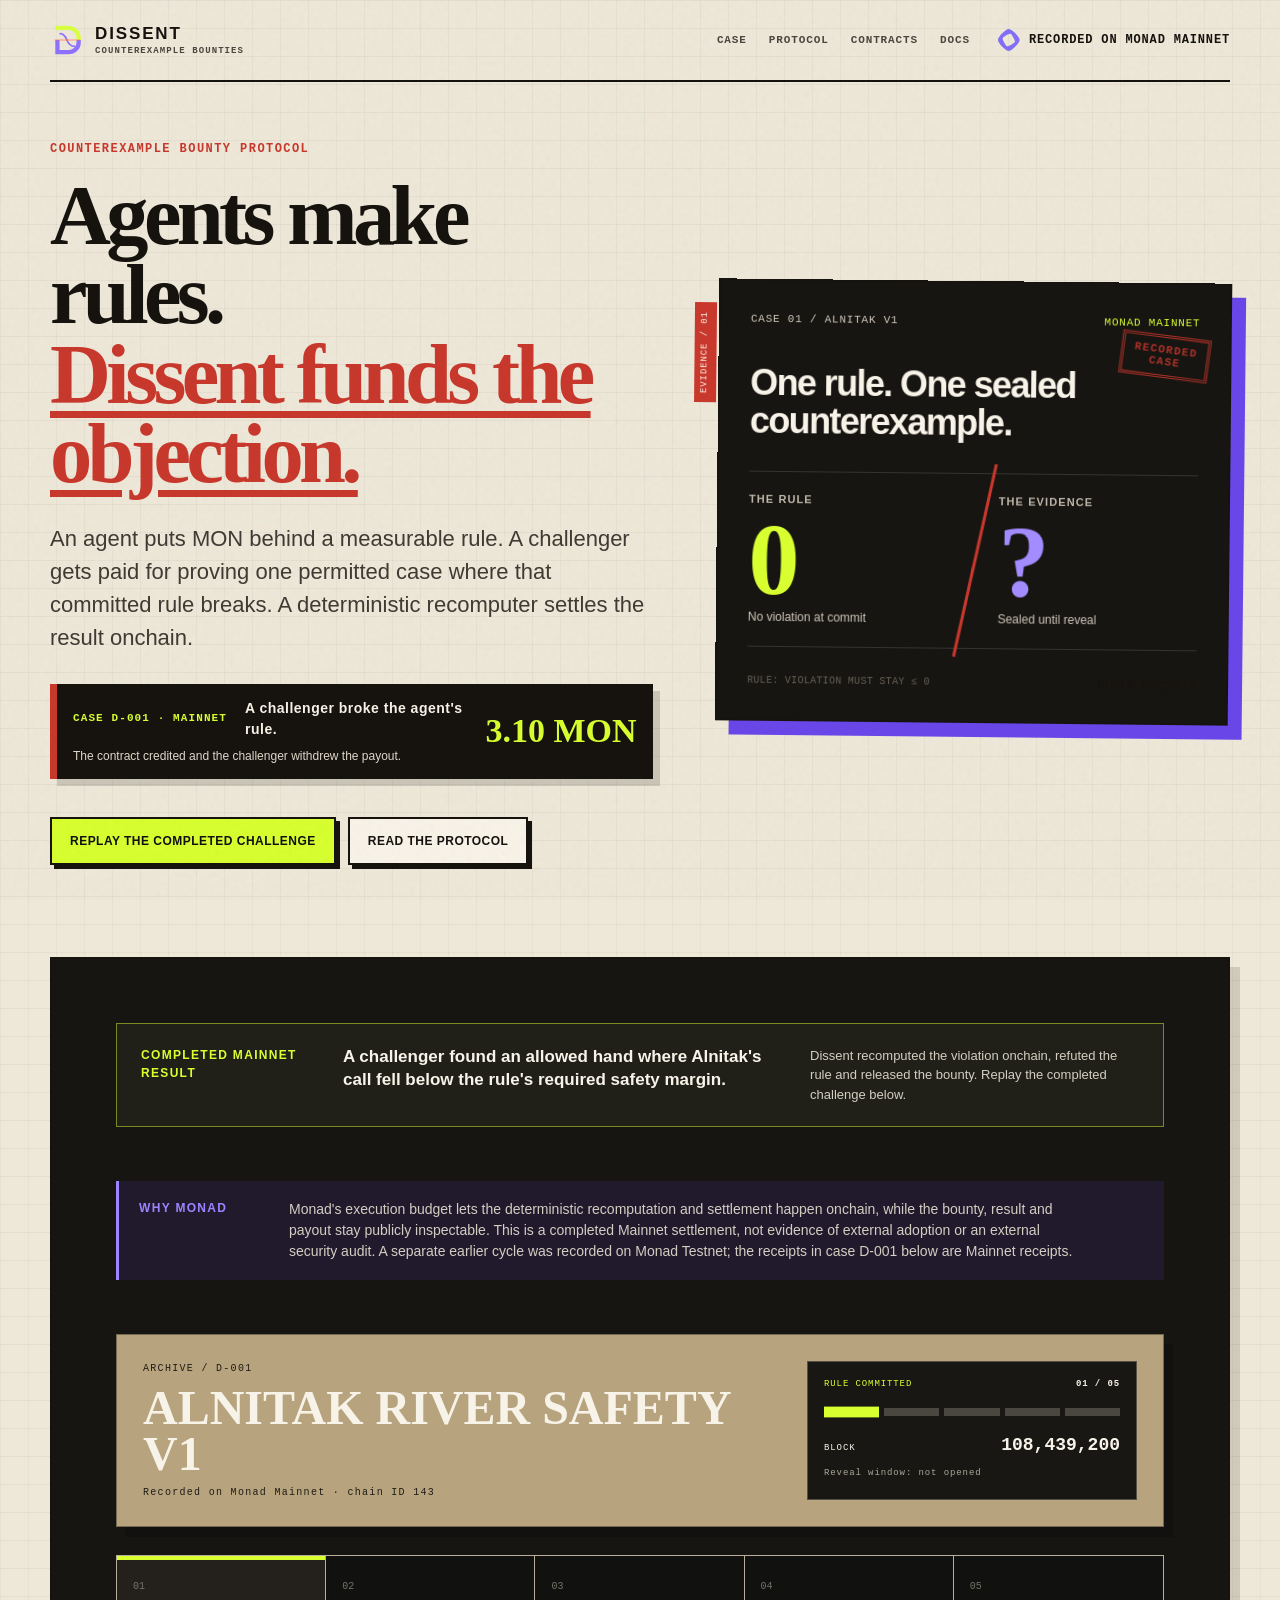
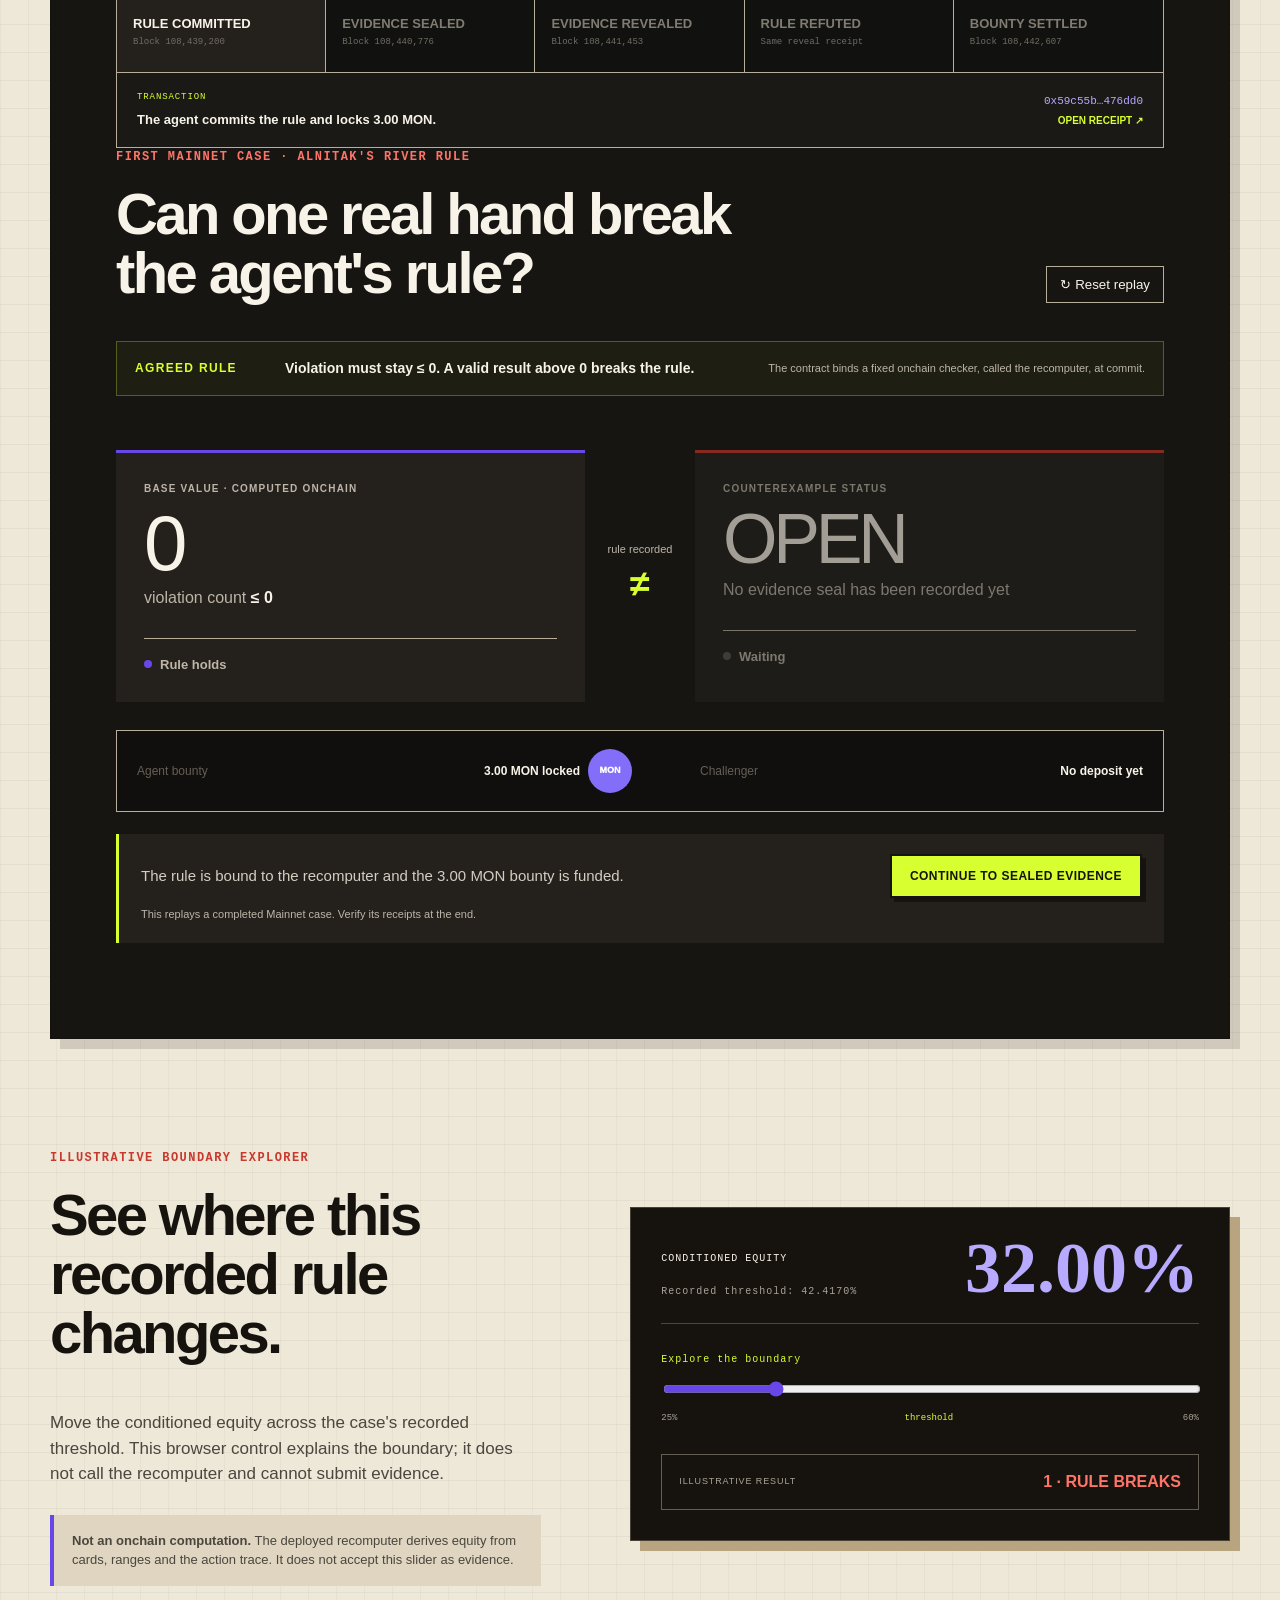
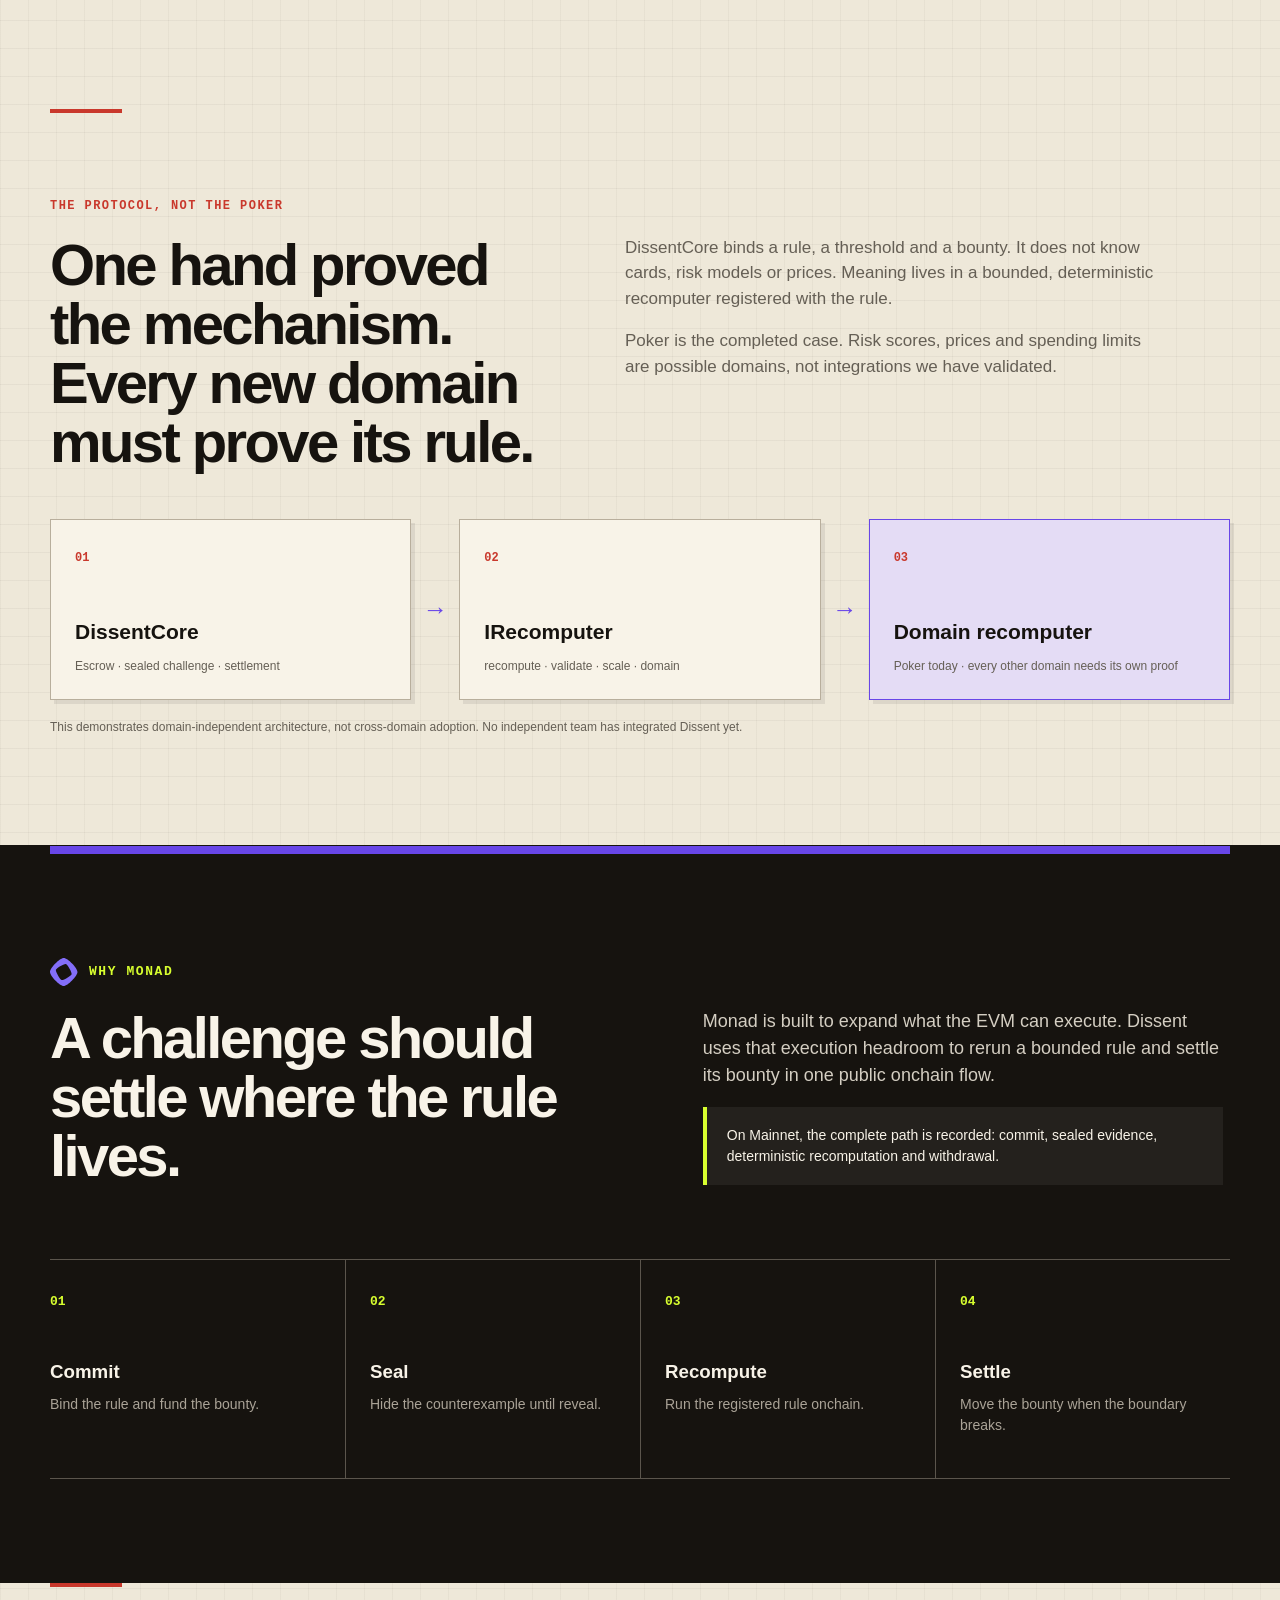
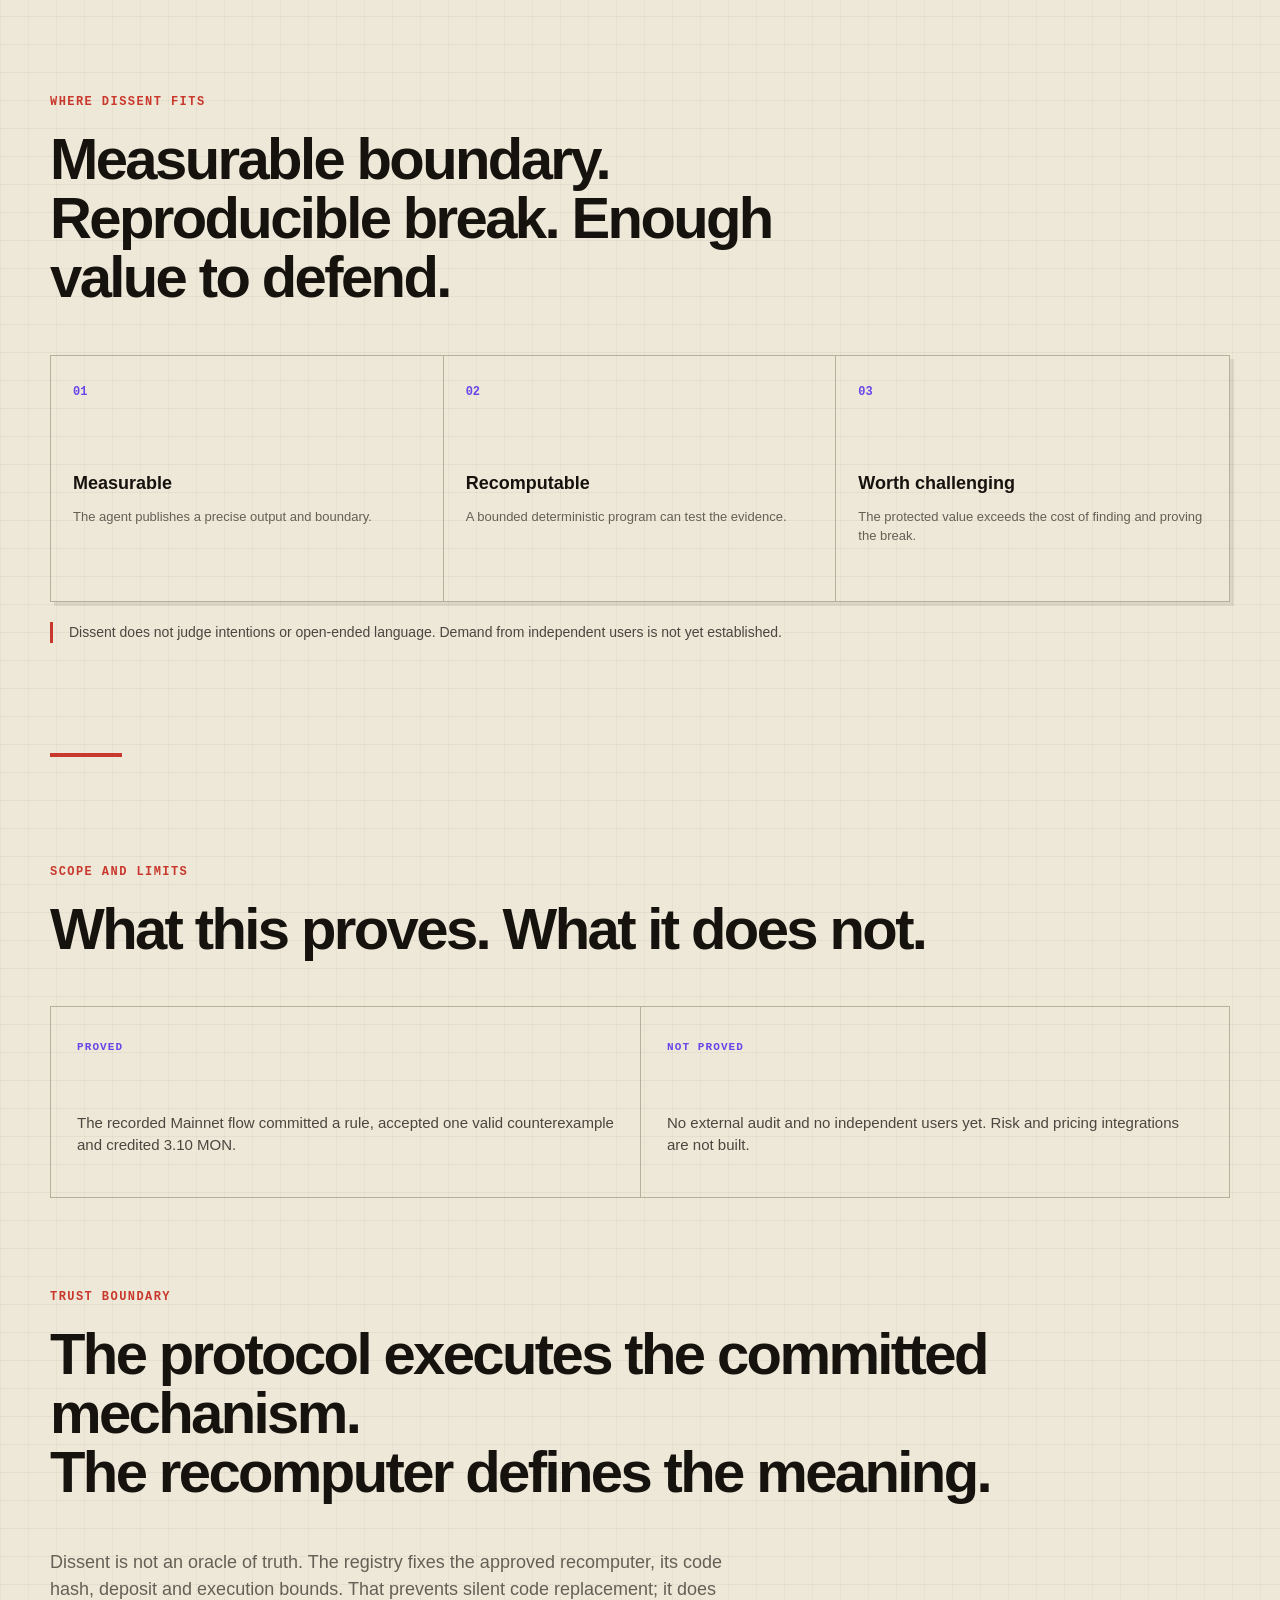
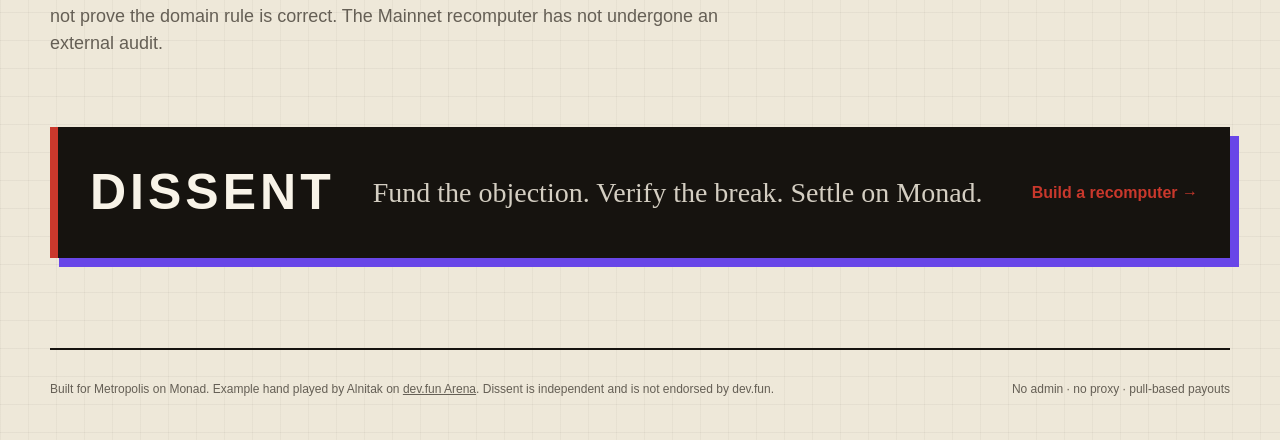
==== commit fbcf58f2: "Alinear mensaje y paquete de entrega" ====
--- a/web/index.html
+++ b/web/index.html
@@ -386,7 +386,7 @@
           <article><span>NOT PROVED</span><p>No external audit and no independent users yet. Risk and pricing integrations are not built.</p></article>
         </div>
         <p class="eyebrow boundary-kicker">Trust boundary</p>
-        <h2>The protocol guarantees the mechanism.<br />The recomputer defines the meaning.</h2>
+        <h2>The protocol executes the committed mechanism.<br />The recomputer defines the meaning.</h2>
         <p>
           Dissent is not an oracle of truth. The registry fixes the approved
           recomputer, its code hash, deposit and execution bounds. That prevents
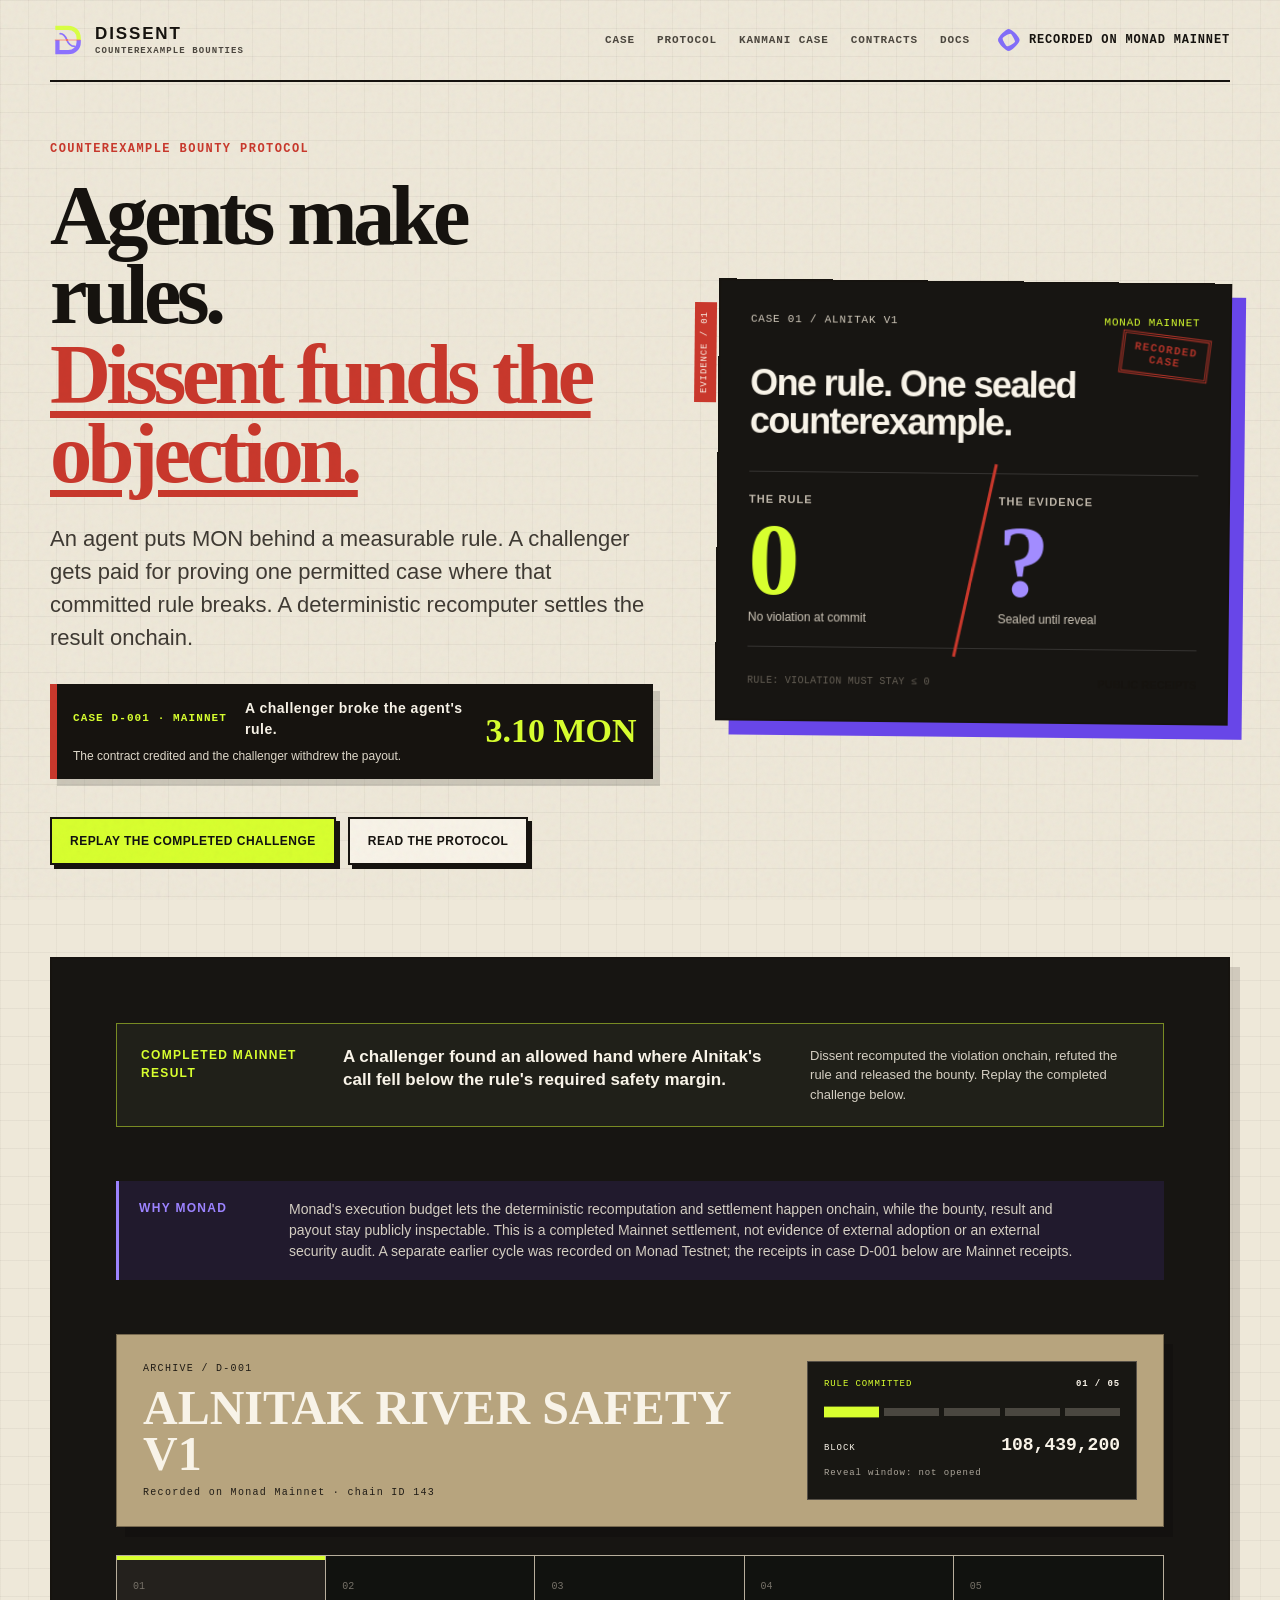
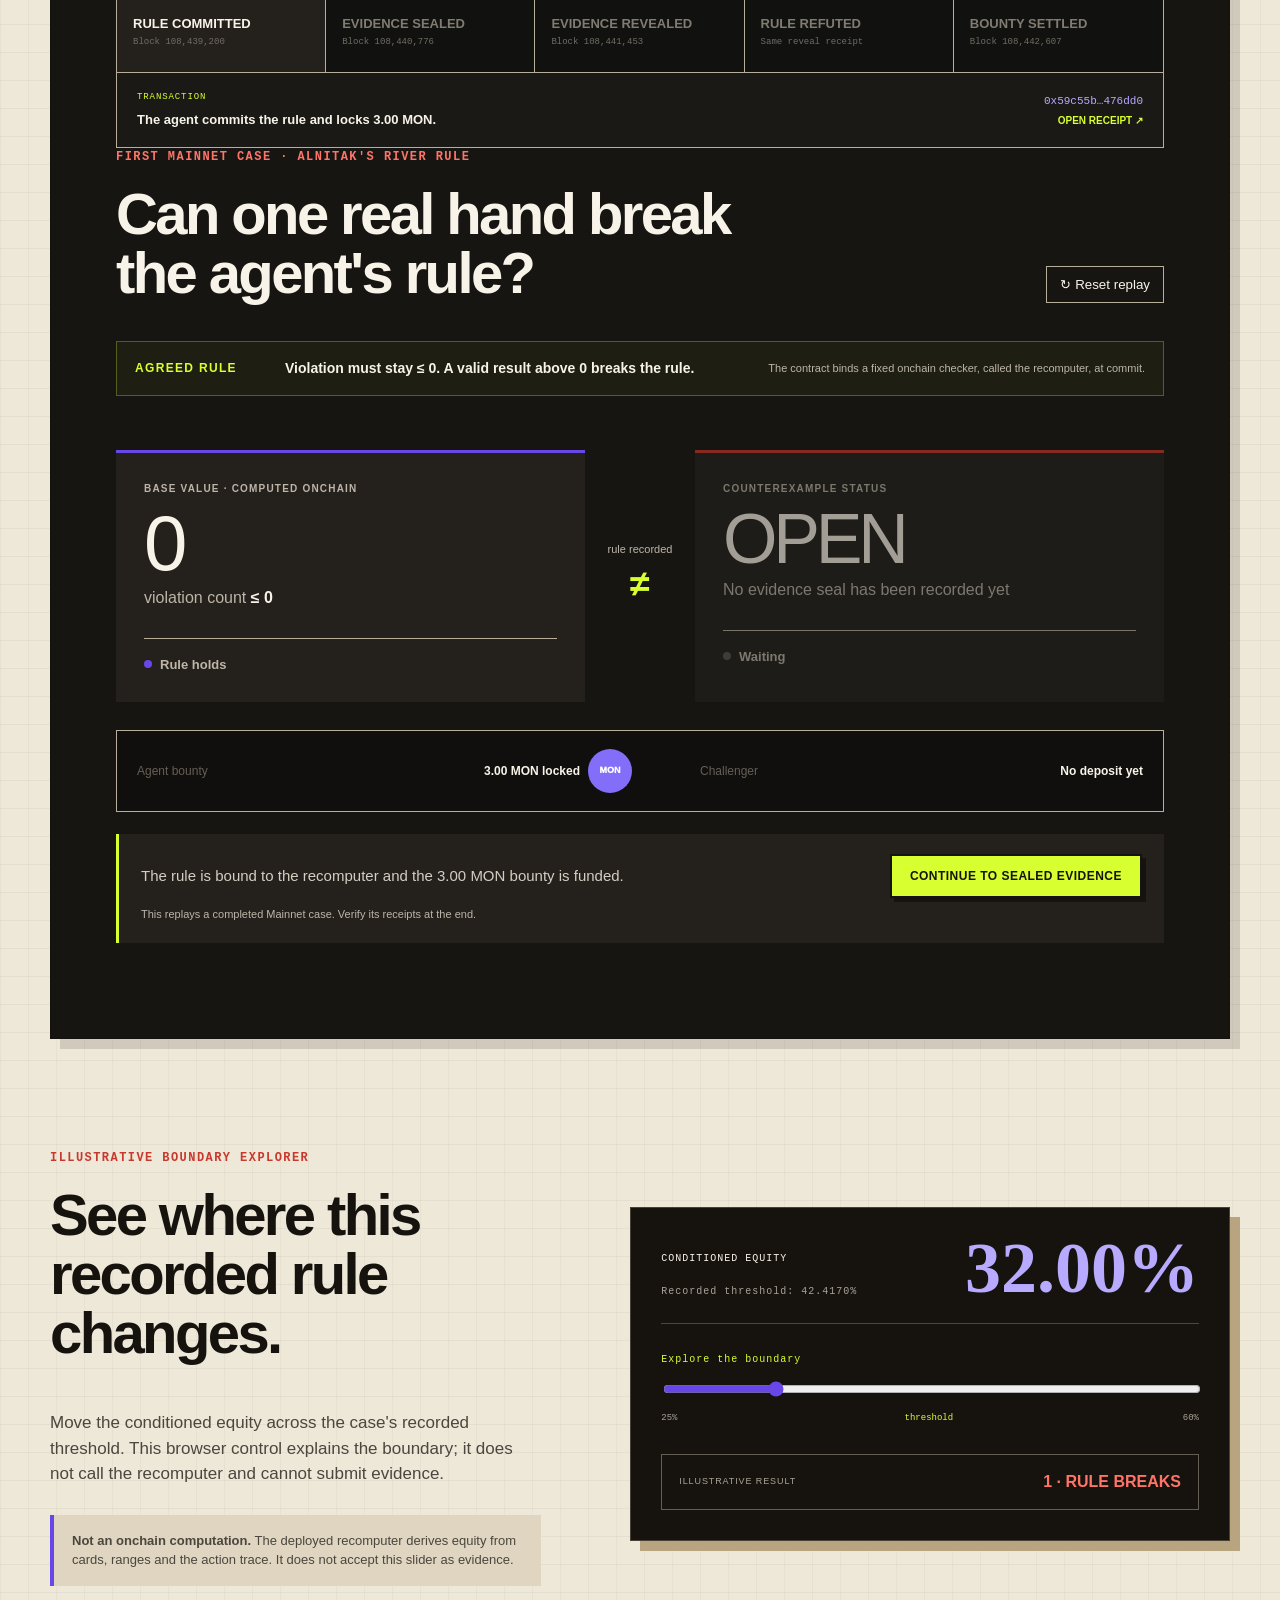
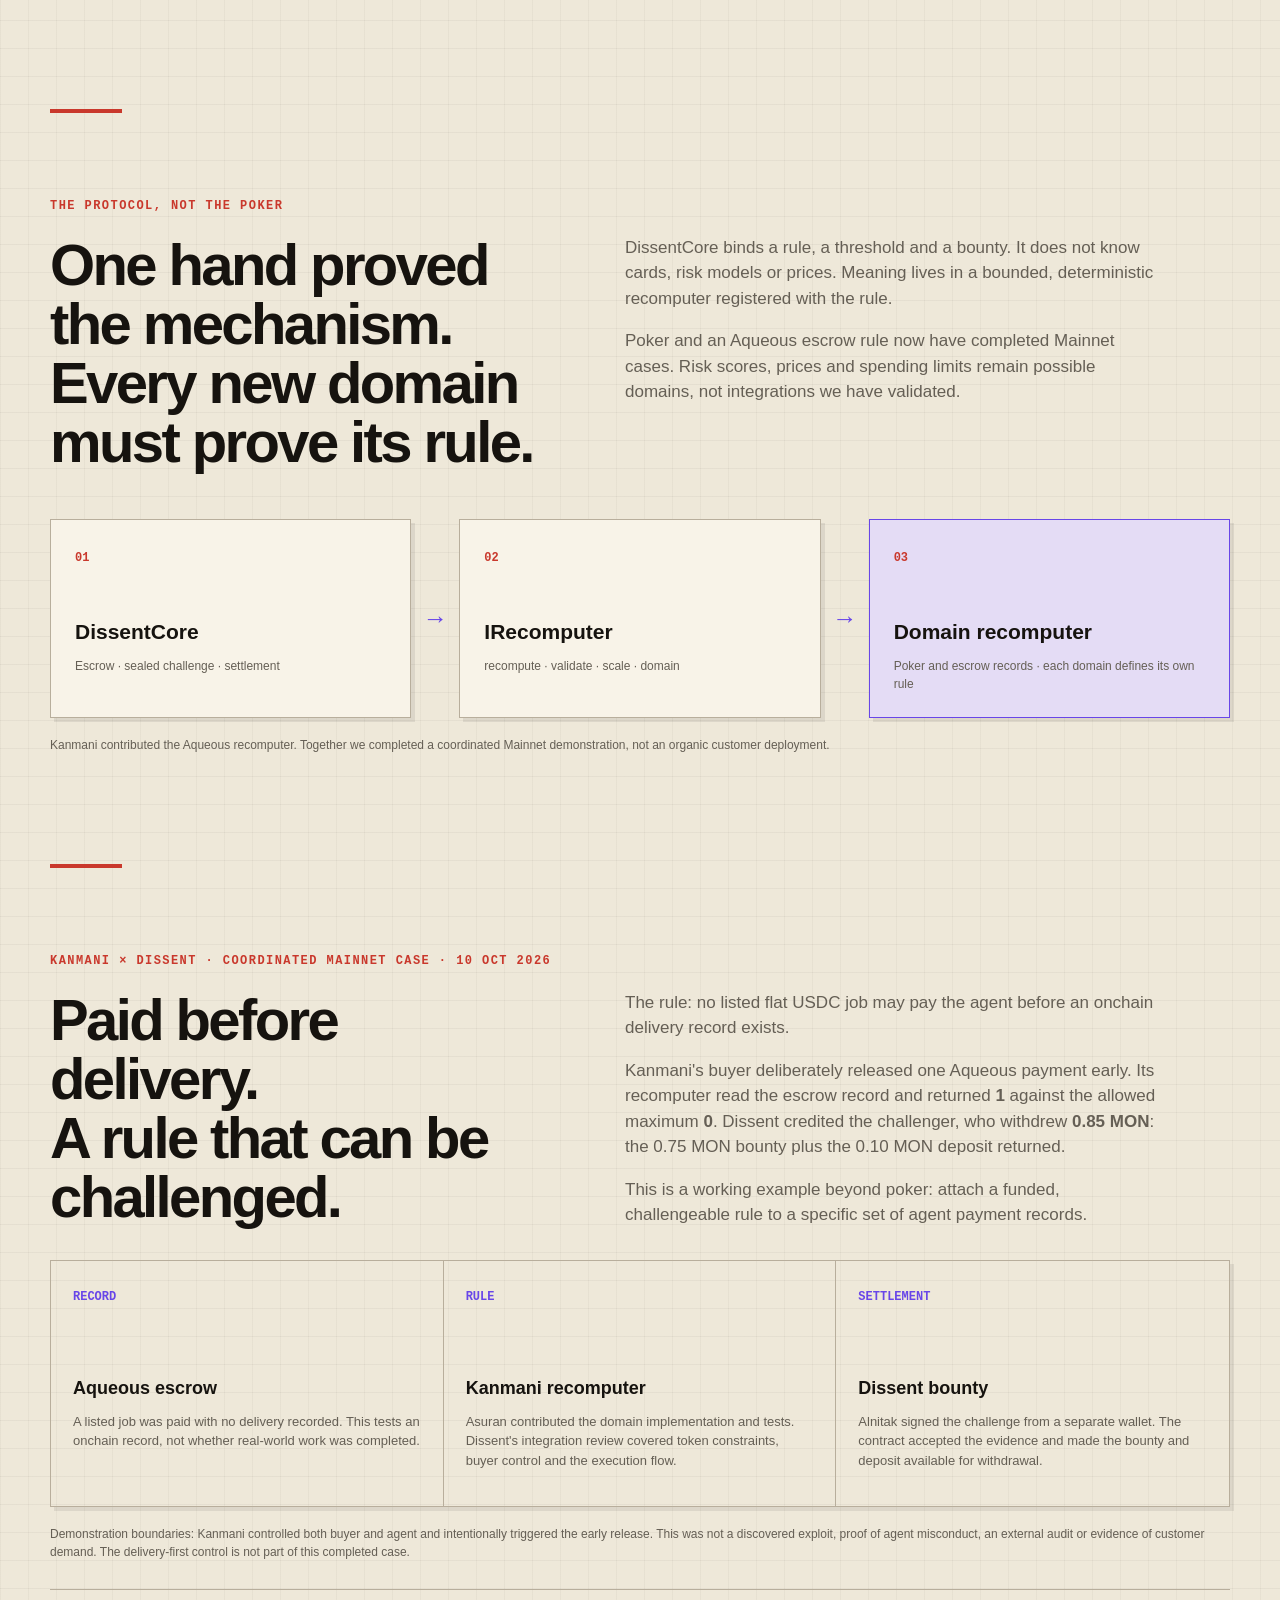
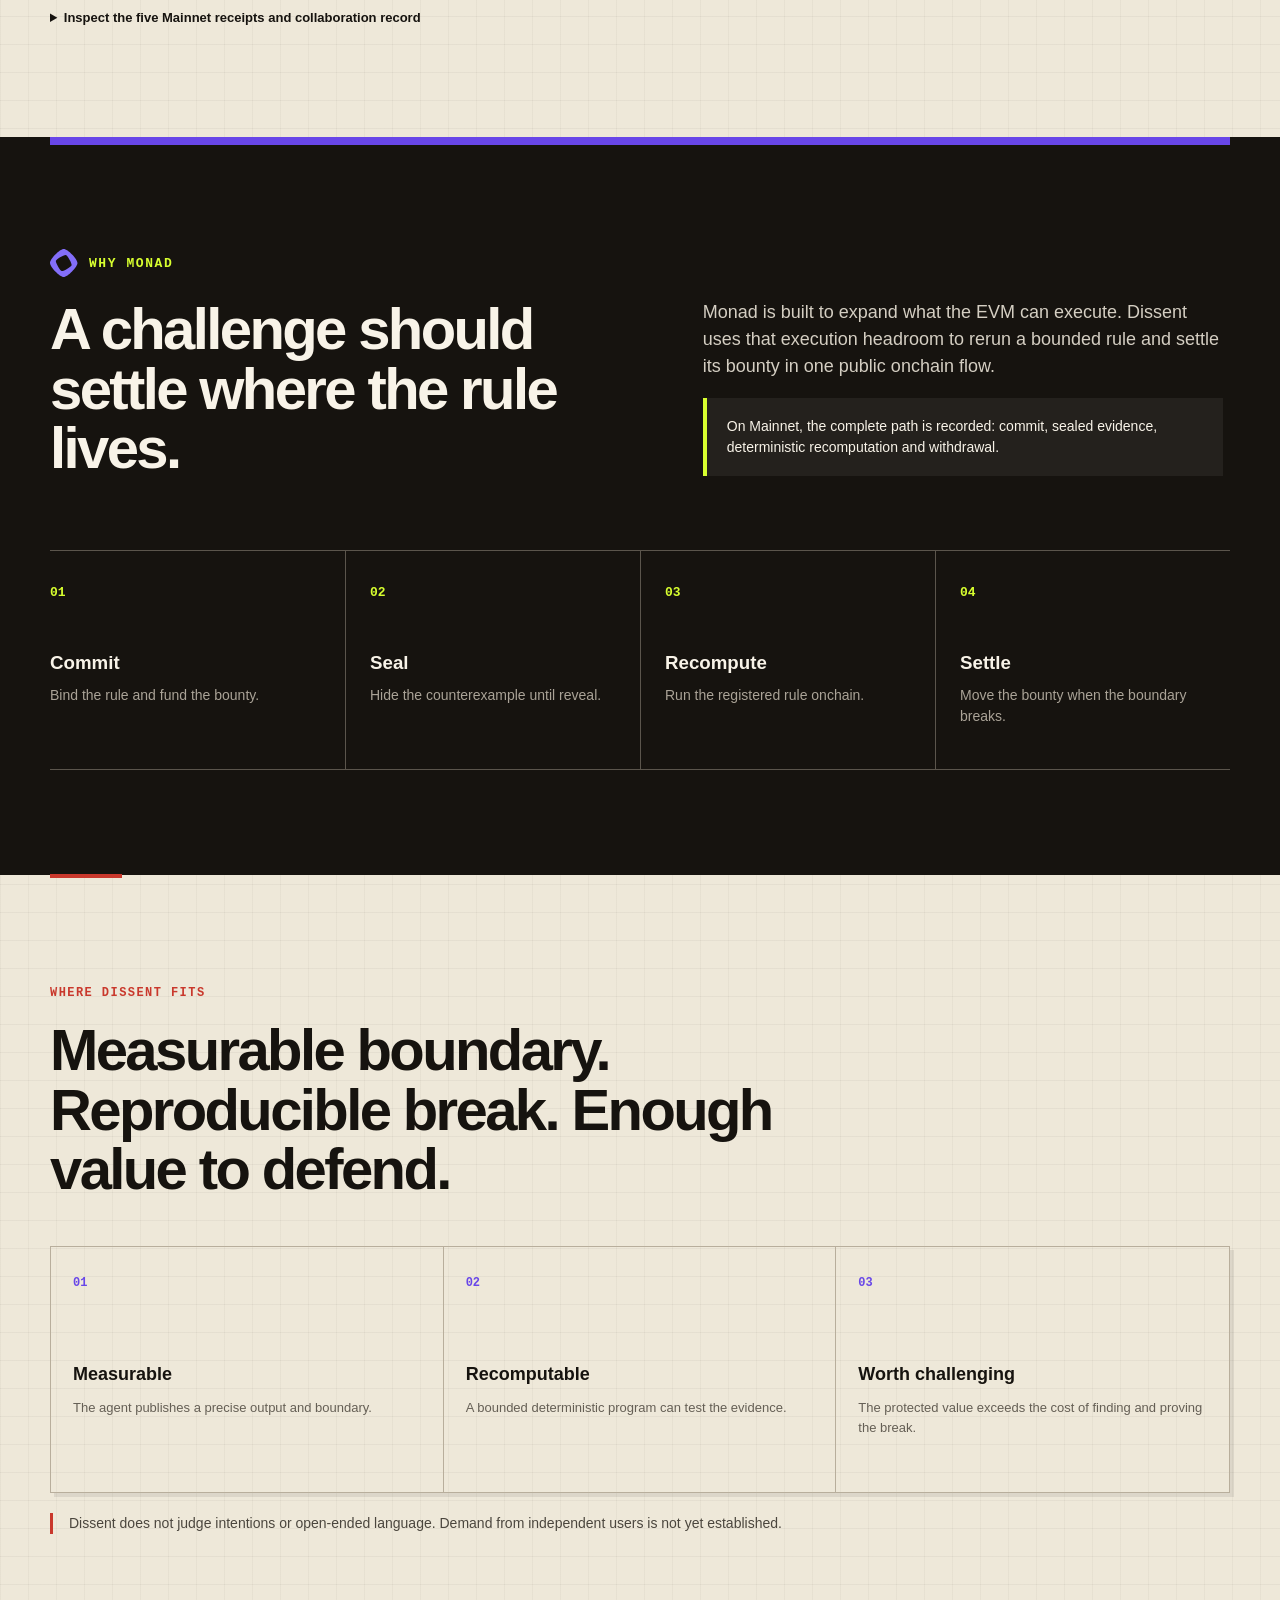
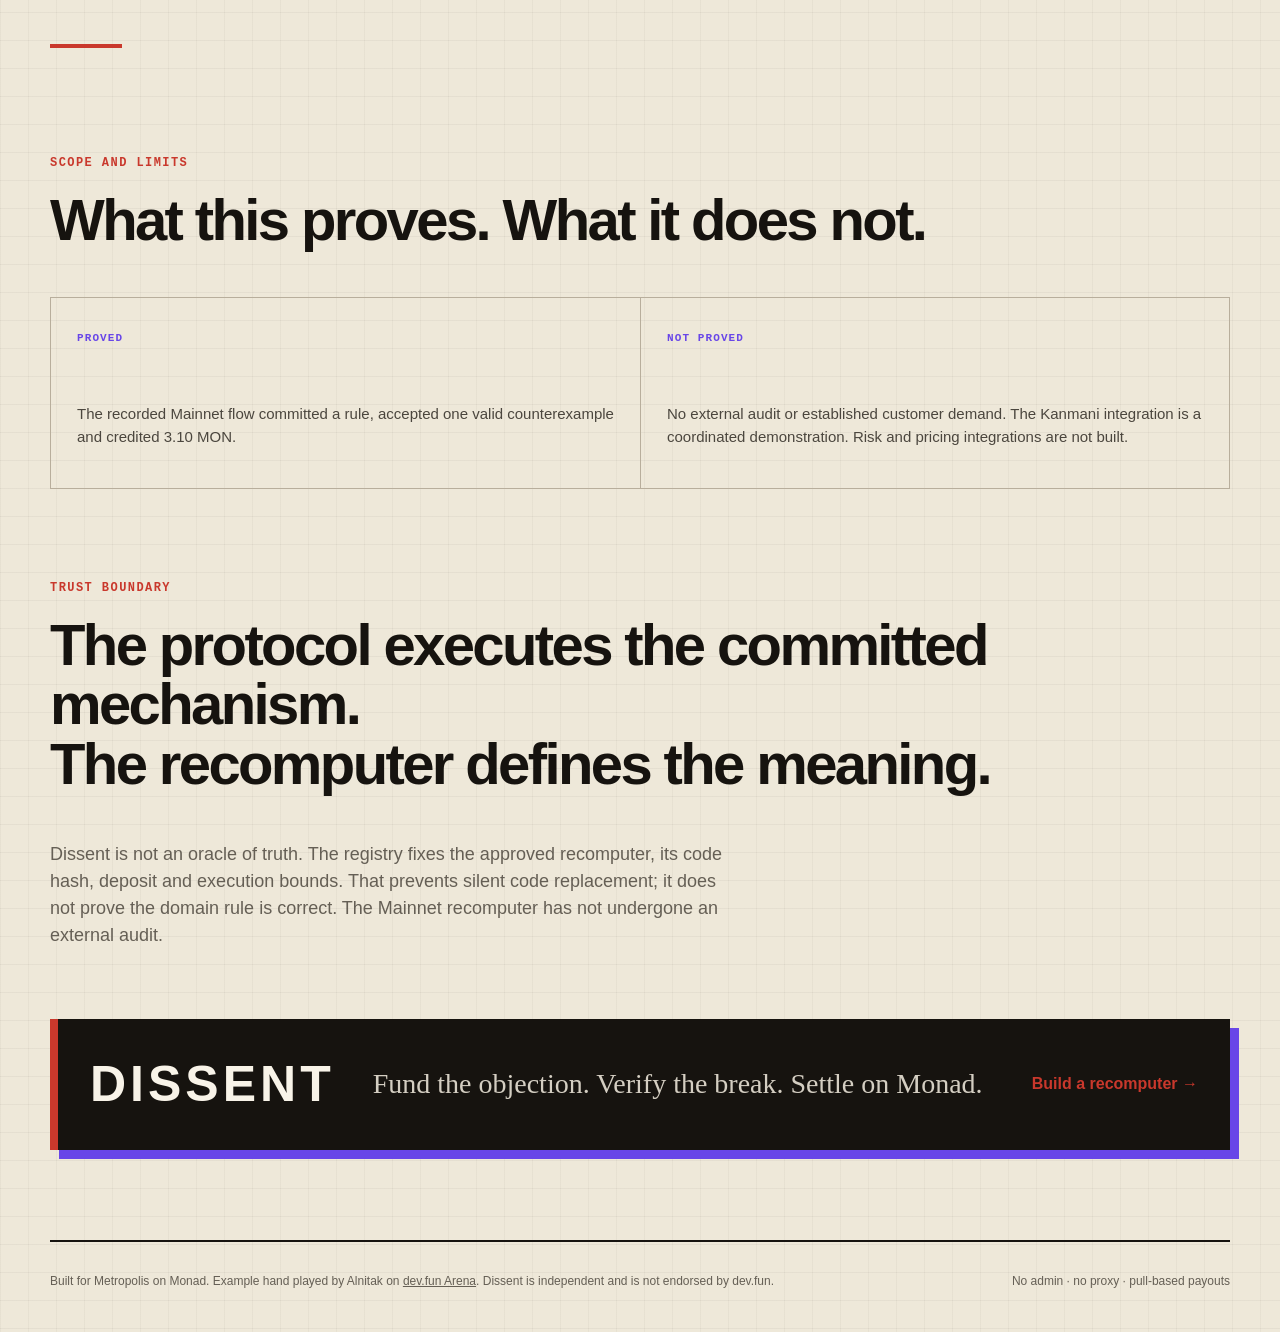
==== commit 7a877a3e: "Document completed Kanmani Aqueous Mainnet collaboration" ====
--- a/web/index.html
+++ b/web/index.html
@@ -29,6 +29,7 @@
       <nav class="primary-nav" aria-label="Primary navigation">
         <a href="#case">Case</a>
         <a href="#protocol">Protocol</a>
+        <a href="#collaboration">Kanmani case</a>
         <a href="#contracts">Contracts</a>
         <a href="./docs.html#integration">Docs</a>
       </nav>
@@ -305,8 +306,9 @@
               deterministic recomputer registered with the rule.
             </p>
             <p>
-              Poker is the completed case. Risk scores, prices and spending
-              limits are possible domains, not integrations we have validated.
+              Poker and an Aqueous escrow rule now have completed Mainnet cases.
+              Risk scores, prices and spending limits remain possible domains,
+              not integrations we have validated.
             </p>
           </div>
         </div>
@@ -326,13 +328,43 @@
           <article class="adapter-node">
             <span>03</span>
             <strong>Domain recomputer</strong>
-            <small>Poker today · every other domain needs its own proof</small>
+            <small>Poker and escrow records · each domain defines its own rule</small>
           </article>
         </div>
         <p class="portability-limit">
-          This demonstrates domain-independent architecture, not cross-domain
-          adoption. No independent team has integrated Dissent yet.
+          Kanmani contributed the Aqueous recomputer. Together we completed a
+          coordinated Mainnet demonstration, not an organic customer deployment.
         </p>
+      </section>
+
+      <section class="portability collaboration" id="collaboration" aria-labelledby="collaboration-title">
+        <div class="portability-intro">
+          <p class="eyebrow">Kanmani × Dissent · coordinated Mainnet case · 10 Oct 2026</p>
+          <h2 id="collaboration-title">Paid before delivery.<br />A rule that can be challenged.</h2>
+          <div>
+            <p>The rule: no listed flat USDC job may pay the agent before an onchain delivery record exists.</p>
+            <p>Kanmani's buyer deliberately released one Aqueous payment early. Its recomputer read the escrow record and returned <strong>1</strong> against the allowed maximum <strong>0</strong>. Dissent credited the challenger, who withdrew <strong>0.85 MON</strong>: the 0.75 MON bounty plus the 0.10 MON deposit returned.</p>
+            <p>This is a working example beyond poker: attach a funded, challengeable rule to a specific set of agent payment records.</p>
+          </div>
+        </div>
+        <div class="fit-grid">
+          <article><span>RECORD</span><h3>Aqueous escrow</h3><p>A listed job was paid with no delivery recorded. This tests an onchain record, not whether real-world work was completed.</p></article>
+          <article><span>RULE</span><h3>Kanmani recomputer</h3><p>Asuran contributed the domain implementation and tests. Dissent's integration review covered token constraints, buyer control and the execution flow.</p></article>
+          <article><span>SETTLEMENT</span><h3>Dissent bounty</h3><p>Alnitak signed the challenge from a separate wallet. The contract accepted the evidence and made the bounty and deposit available for withdrawal.</p></article>
+        </div>
+        <p class="portability-limit">Demonstration boundaries: Kanmani controlled both buyer and agent and intentionally triggered the early release. This was not a discovered exploit, proof of agent misconduct, an external audit or evidence of customer demand. The delivery-first control is not part of this completed case.</p>
+        <details class="receipt-details">
+          <summary>Inspect the five Mainnet receipts and collaboration record</summary>
+          <ol class="collaboration-receipts">
+            <li><a href="https://monadvision.com/tx/0xc6cb96c6e8d7b7d81193ffe6b94faaf743c6c89ffceb4775115a23ba1a9b1ee9" target="_blank" rel="noreferrer">Rule committed · 0.75 MON bounty</a><small>Block 112,091,732</small></li>
+            <li><a href="https://monadvision.com/tx/0x654e8d70f57fa6640eecb893cbf5f737a113db4bea7c4447f02acb10b2e9e91e" target="_blank" rel="noreferrer">Buyer released payment before delivery</a><small>Block 112,091,768</small></li>
+            <li><a href="https://monadvision.com/tx/0x1f514e1254f47bc5947f4c9eb86f609013ab38d0d3db567fba59dde7bd502758" target="_blank" rel="noreferrer">Evidence sealed · 0.10 MON deposit</a><small>Block 112,092,838</small></li>
+            <li><a href="https://monadvision.com/tx/0x005fafd9cd2dac481ce8bcfab5b44b00bca1e4d429b3d673bc35e703a48e6f42" target="_blank" rel="noreferrer">Challenge succeeded · 1 against 0</a><small>Block 112,094,390</small></li>
+            <li><a href="https://monadvision.com/tx/0x76525e54404a680d50e1ecdf7f3e0c4836684eb5831c98da7fcdcda92b42be53" target="_blank" rel="noreferrer">0.85 MON withdrawn · no pending challenger credit at completion</a><small>Block 112,095,190</small></li>
+          </ol>
+          <p><a href="https://monadvision.com/address/0x9D673a8B5EfE76D42593b45972Fa0426648967E1" target="_blank" rel="noreferrer">DissentCore</a> · <a href="https://monadvision.com/address/0x4d1A62869D16AB2Bac95408445129C4927f88457" target="_blank" rel="noreferrer">Aqueous recomputer</a> · <a href="https://github.com/alnitak34/dissent/pull/7#issuecomment-6094099779" target="_blank" rel="noreferrer">Review and joint confirmation on GitHub</a></p>
+          <p>Recorded challenger gas across seal, reveal and withdrawal: 0.275069431 MON. The 0.85 MON withdrawal includes the original deposit; it is not net profit. These costs describe this run, not a future quote.</p>
+        </details>
       </section>
 
       <section class="monad-thesis" aria-labelledby="monad-title">
@@ -383,7 +415,7 @@
         <h2 id="limits-title">What this proves. What it does not.</h2>
         <div class="limits-grid">
           <article><span>PROVED</span><p>The recorded Mainnet flow committed a rule, accepted one valid counterexample and credited 3.10 MON.</p></article>
-          <article><span>NOT PROVED</span><p>No external audit and no independent users yet. Risk and pricing integrations are not built.</p></article>
+          <article><span>NOT PROVED</span><p>No external audit or established customer demand. The Kanmani integration is a coordinated demonstration. Risk and pricing integrations are not built.</p></article>
         </div>
         <p class="eyebrow boundary-kicker">Trust boundary</p>
         <h2>The protocol executes the committed mechanism.<br />The recomputer defines the meaning.</h2>
--- a/web/styles.css
+++ b/web/styles.css
@@ -264,6 +264,12 @@
 .architecture strong { display: block; margin: 48px 0 9px; font-size: 21px; }
 .architecture small { display: block; color: var(--muted); font-size: 12px; }
 .portability-limit { margin: 18px 0 0; color: var(--muted); font-size: 12px; }
+.collaboration .fit-grid { margin-top: 32px; }
+.collaboration .receipt-details { margin-top: 28px; }
+.collaboration-receipts { padding-left: 22px; }
+.collaboration-receipts li { padding: 12px 0; border-bottom: 1px solid var(--line); }
+.collaboration-receipts a { color: var(--ink); overflow-wrap: anywhere; text-underline-offset: 3px; }
+.collaboration-receipts small { display: block; margin-top: 6px; color: var(--muted); font-family: ui-monospace, monospace; }
 .challenger-lab { display: grid; grid-template-columns: minmax(0,.9fr) minmax(420px,1.1fr); gap: clamp(36px,7vw,100px); align-items: center; padding: 110px 0; }
 .lab-copy h2 { max-width: 620px; }
 .lab-copy > p:not(.eyebrow) { max-width: 570px; color: #4b463e; font-size: 17px; }
